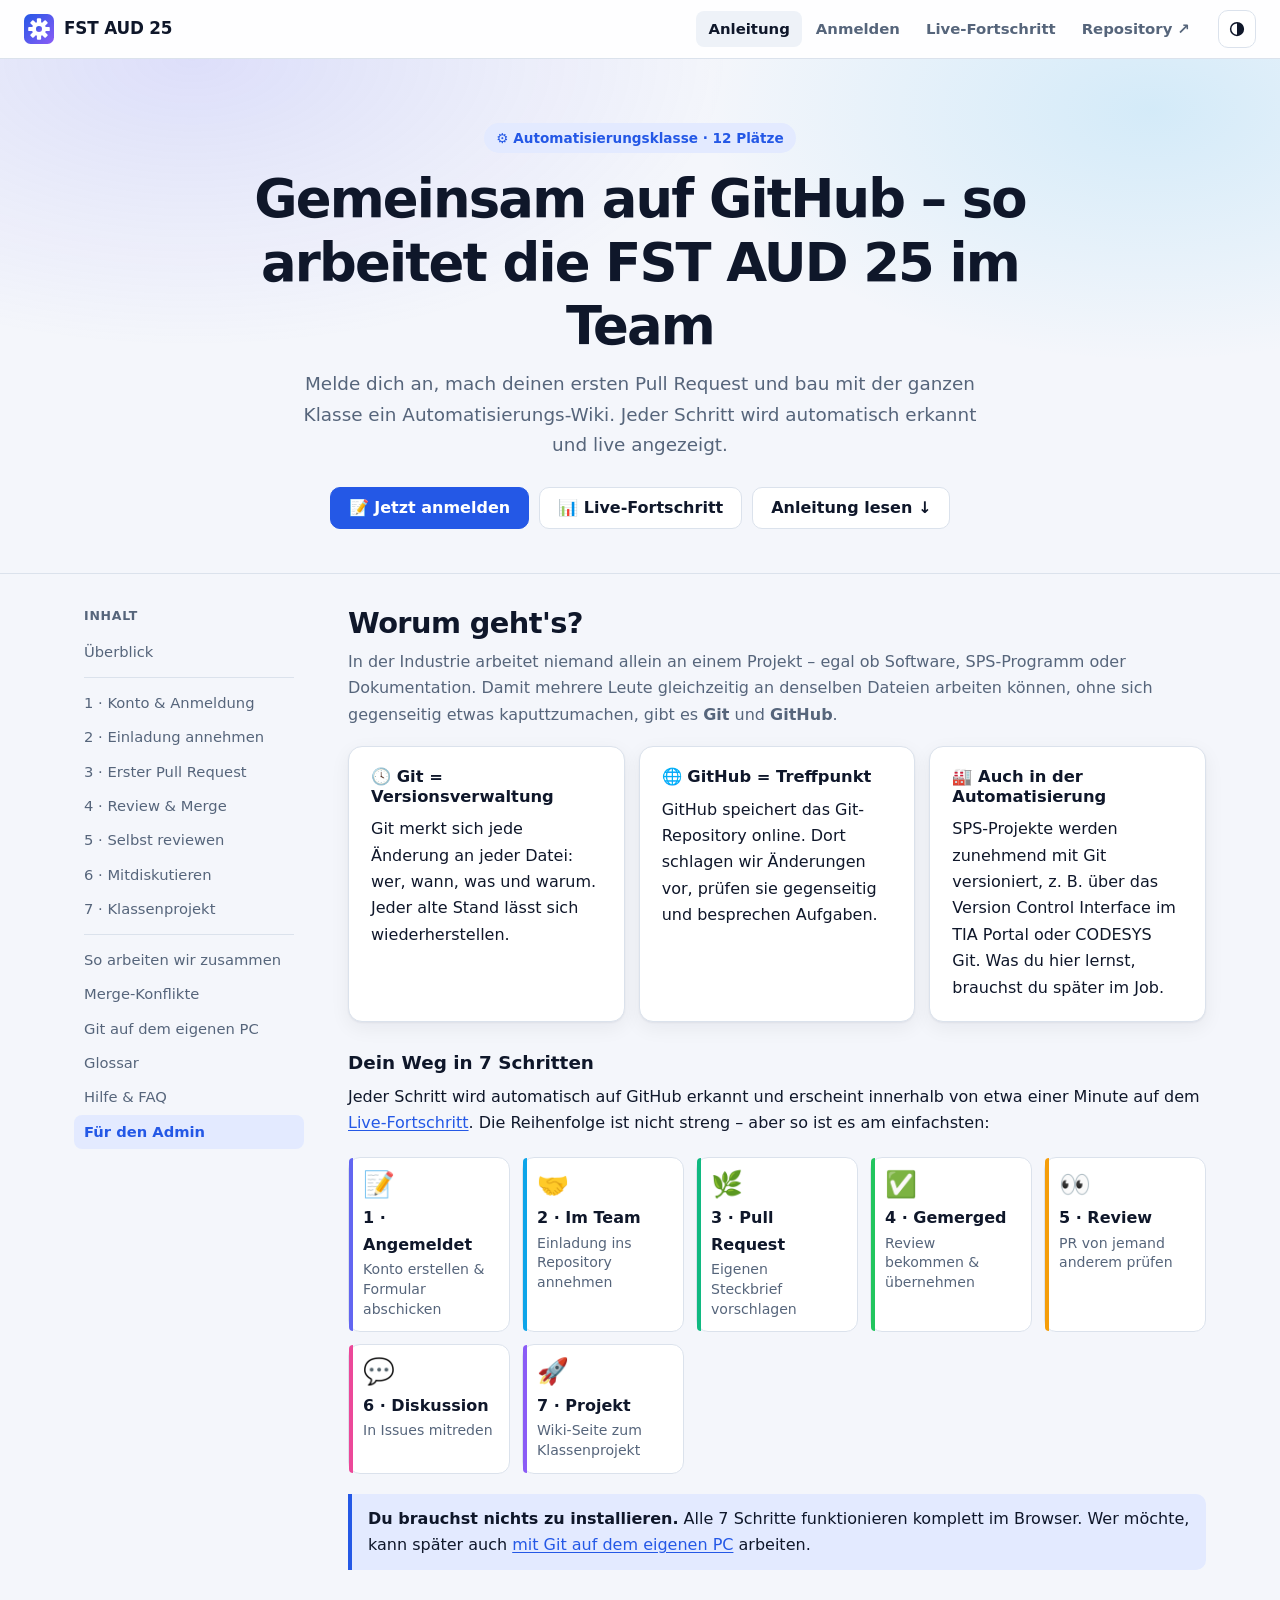
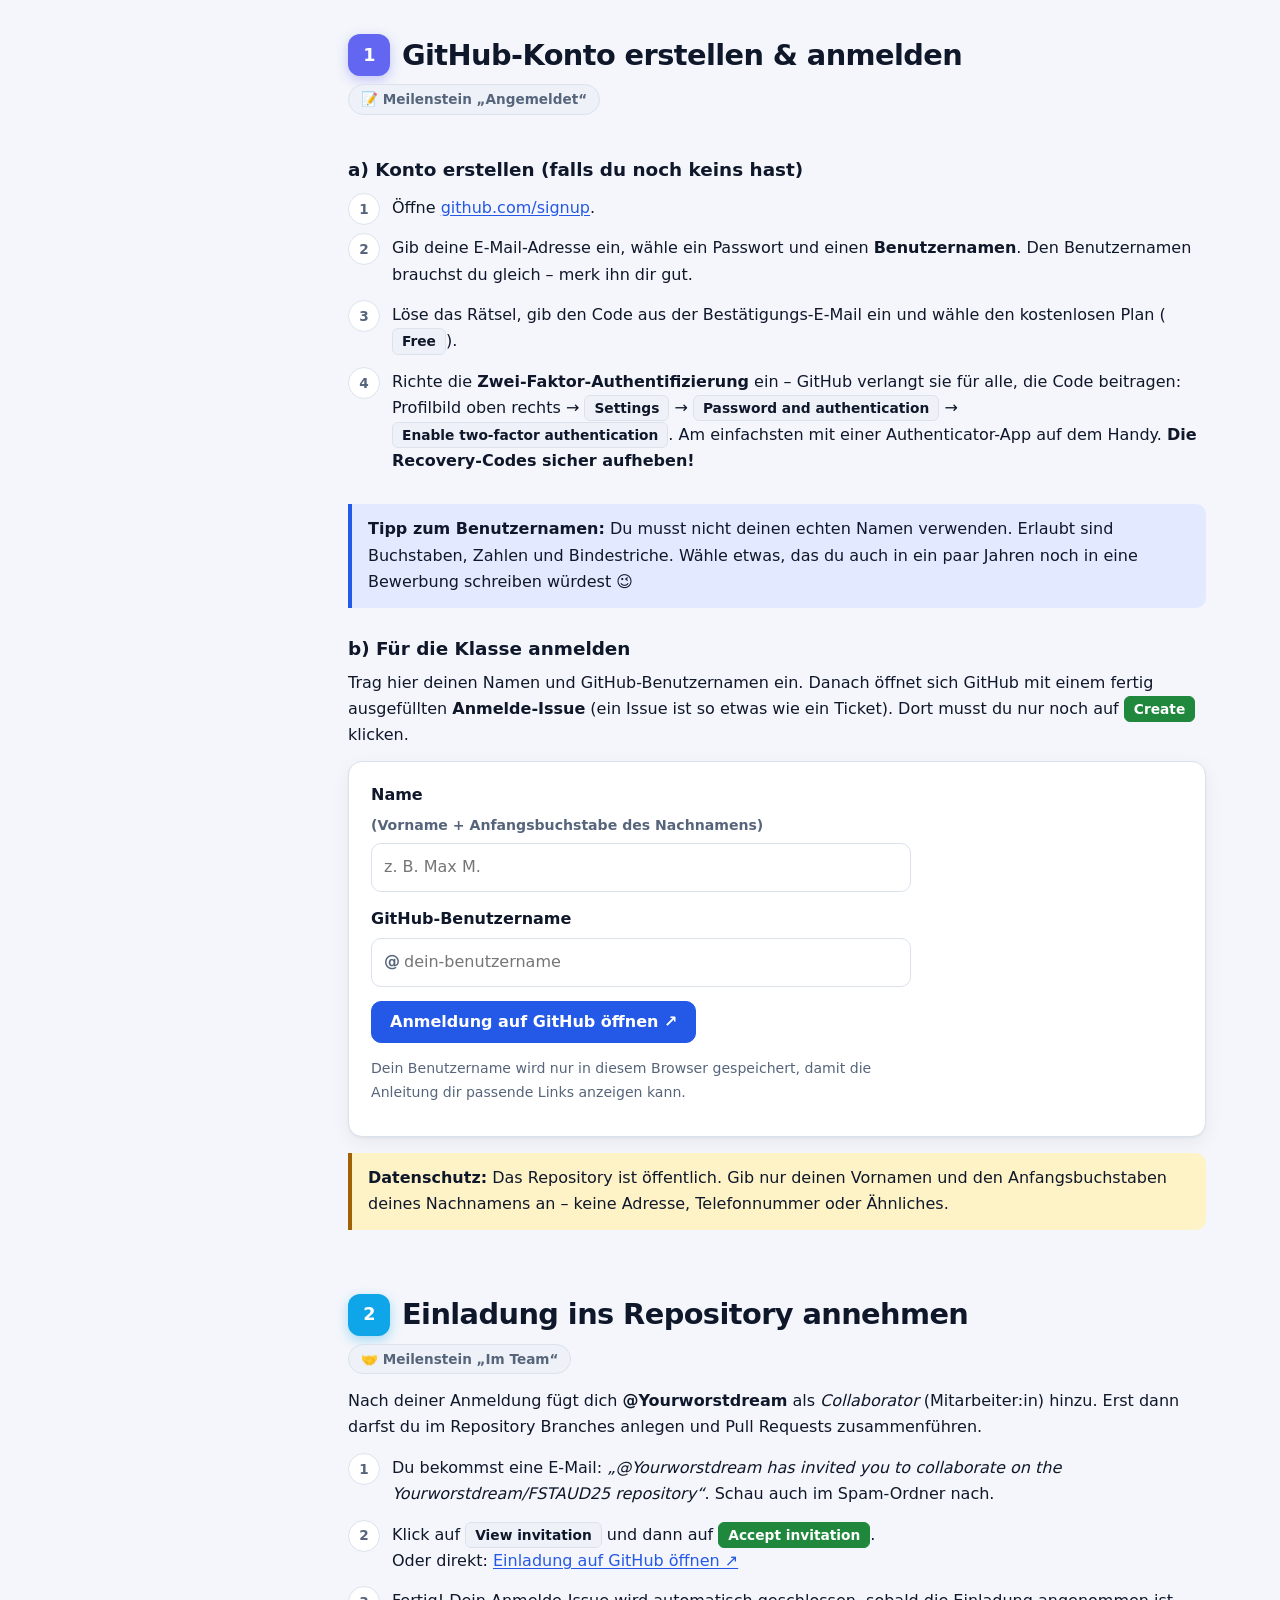
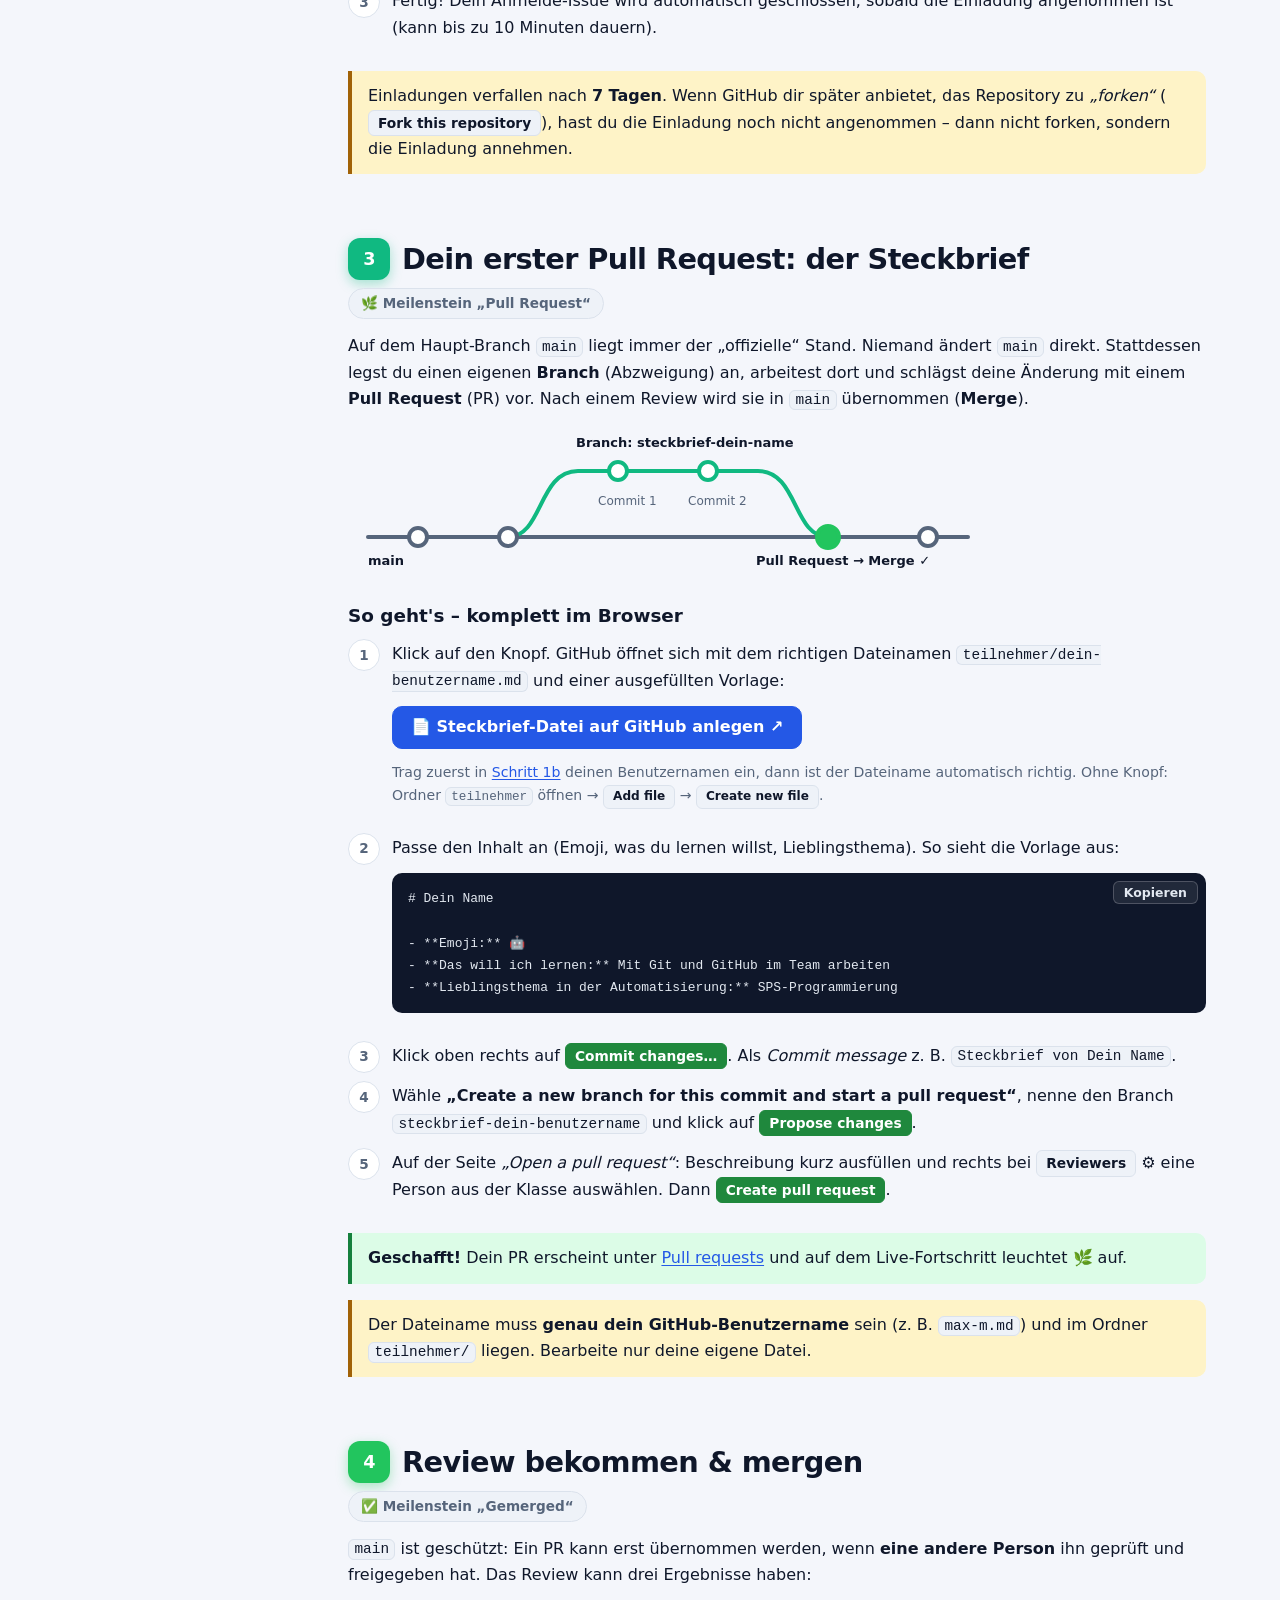
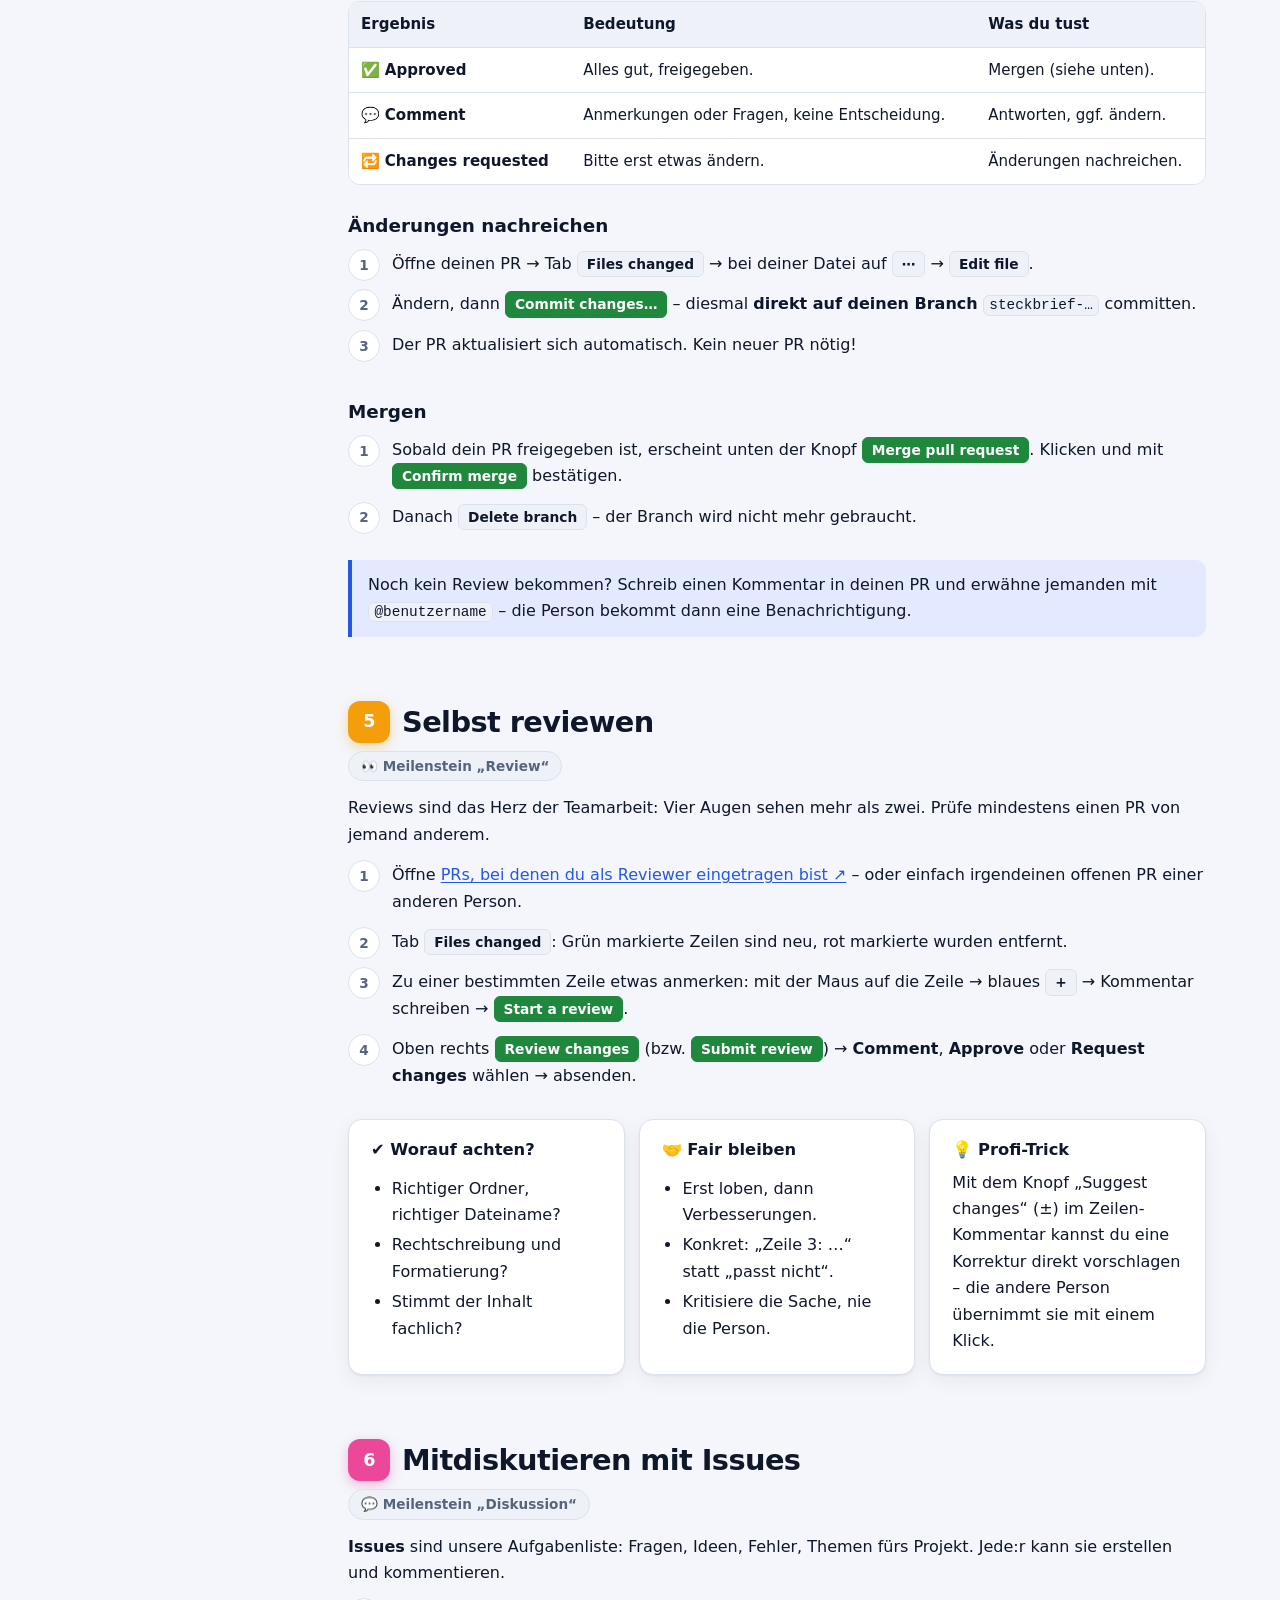
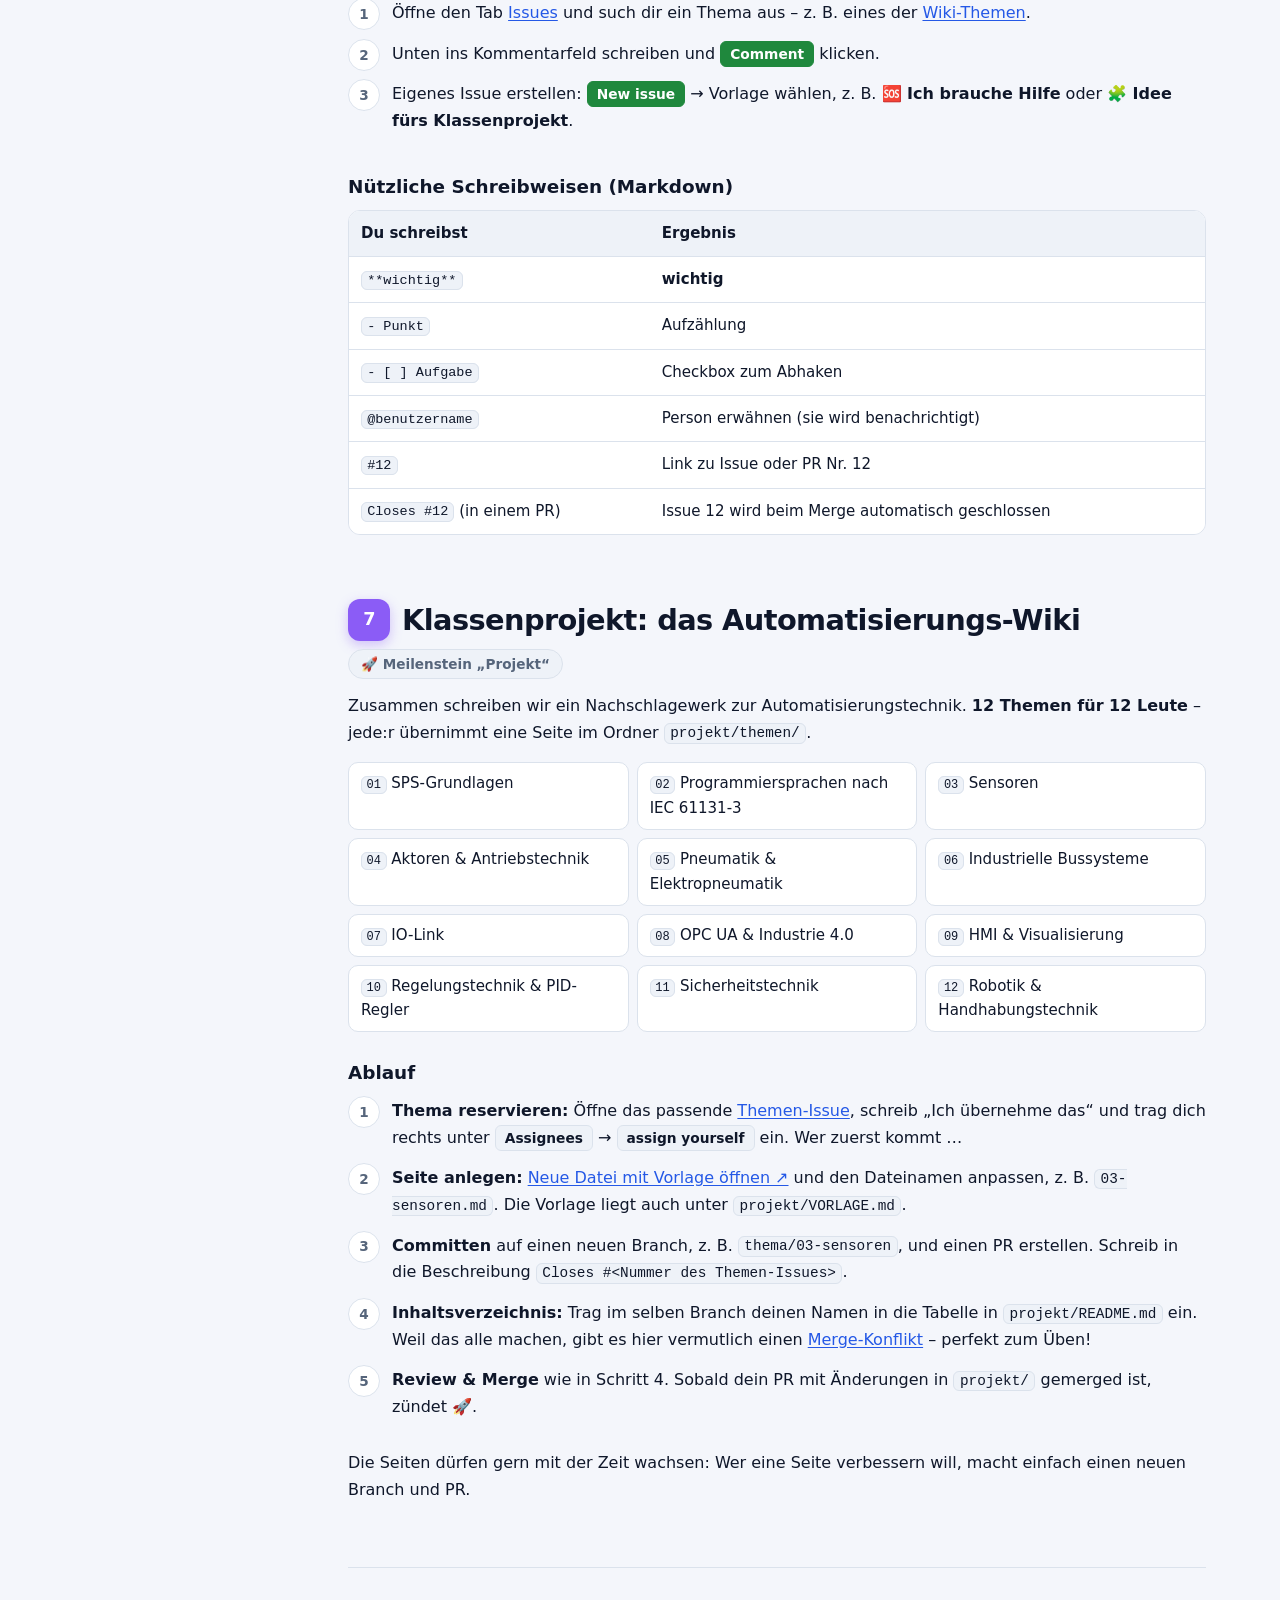
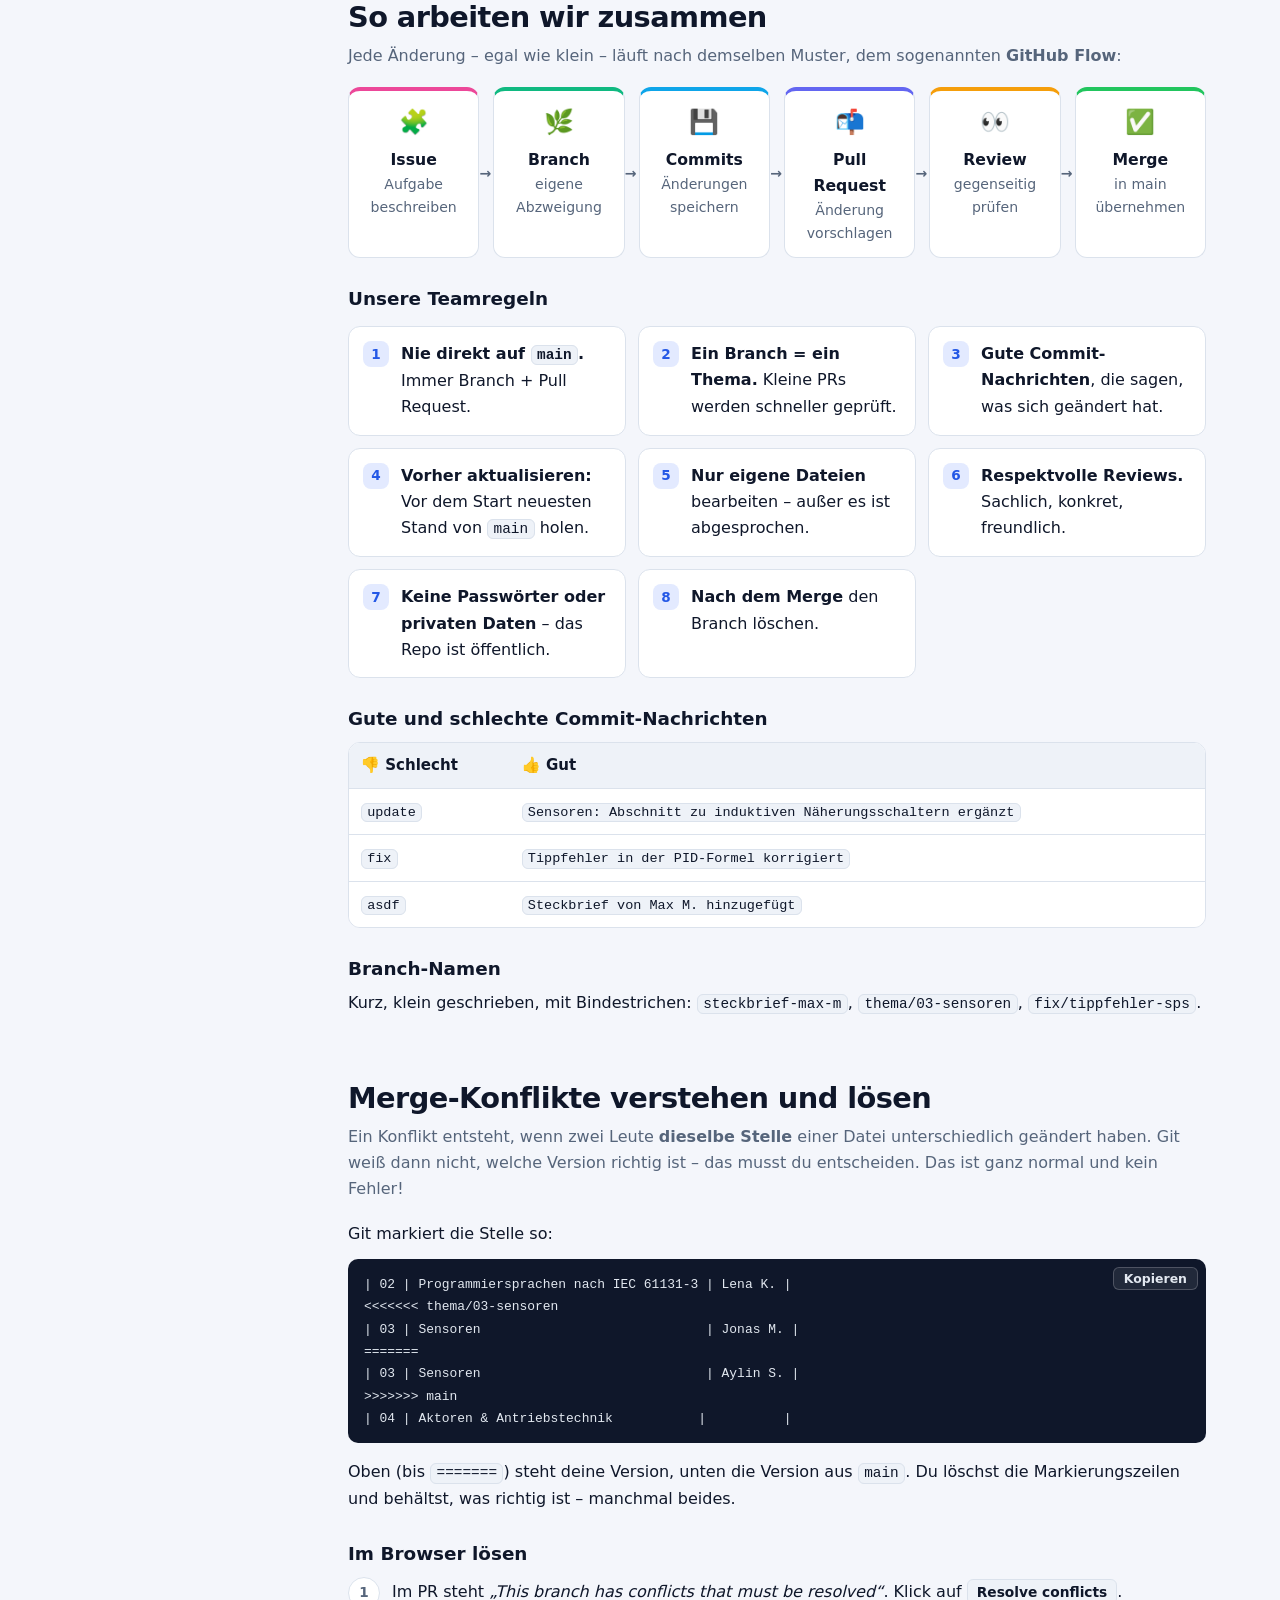
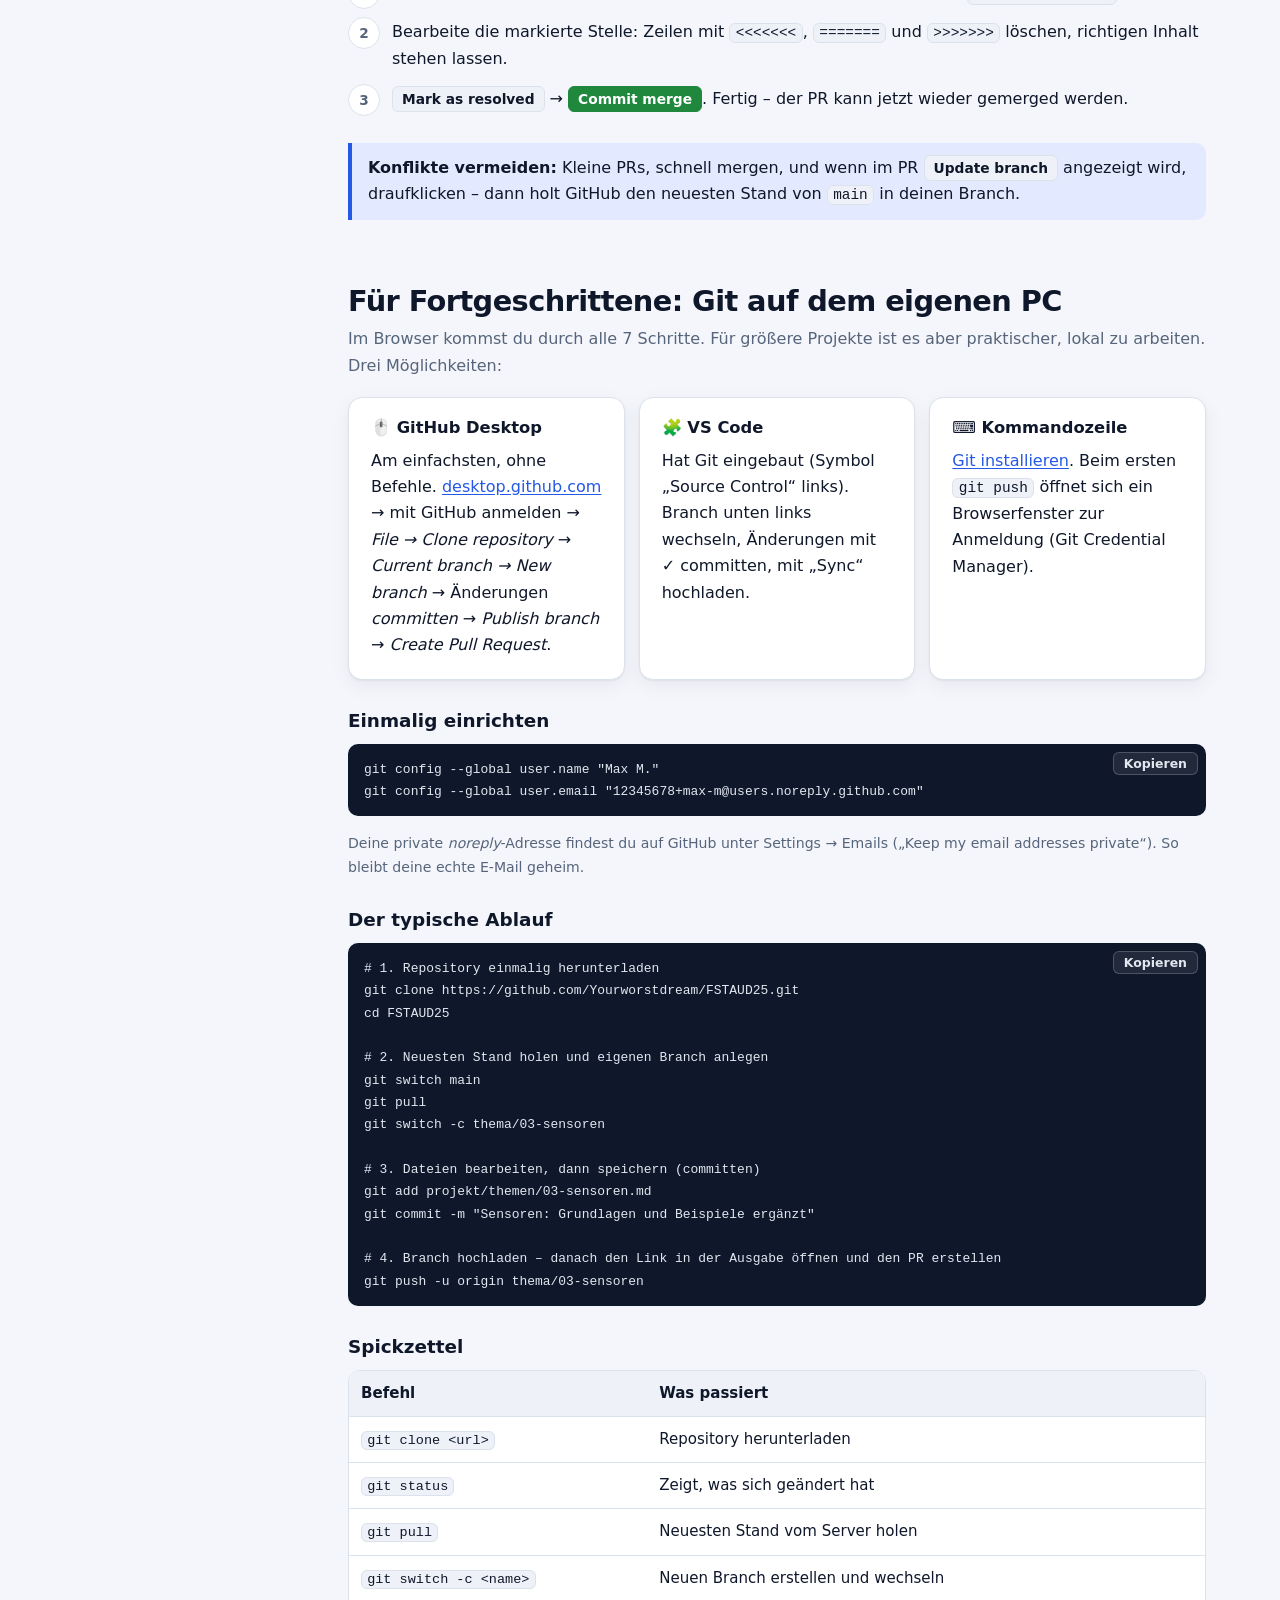
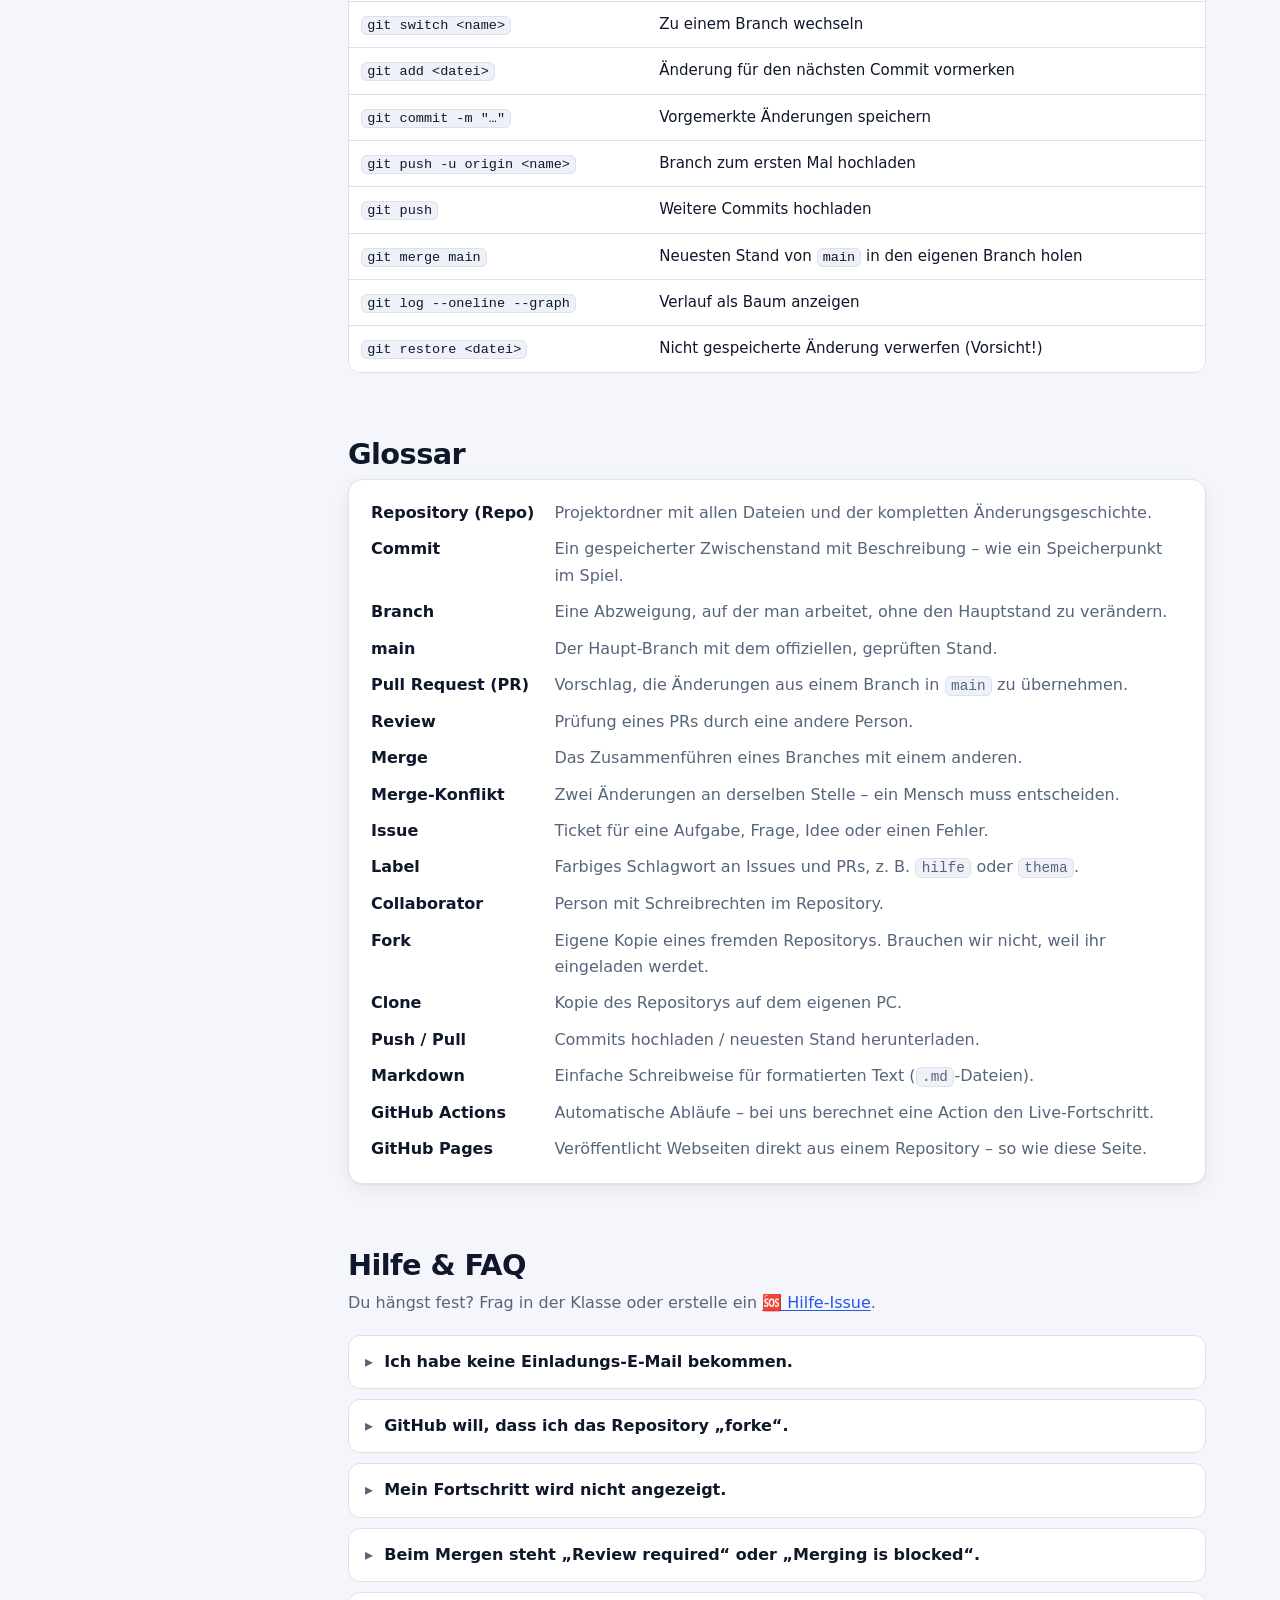
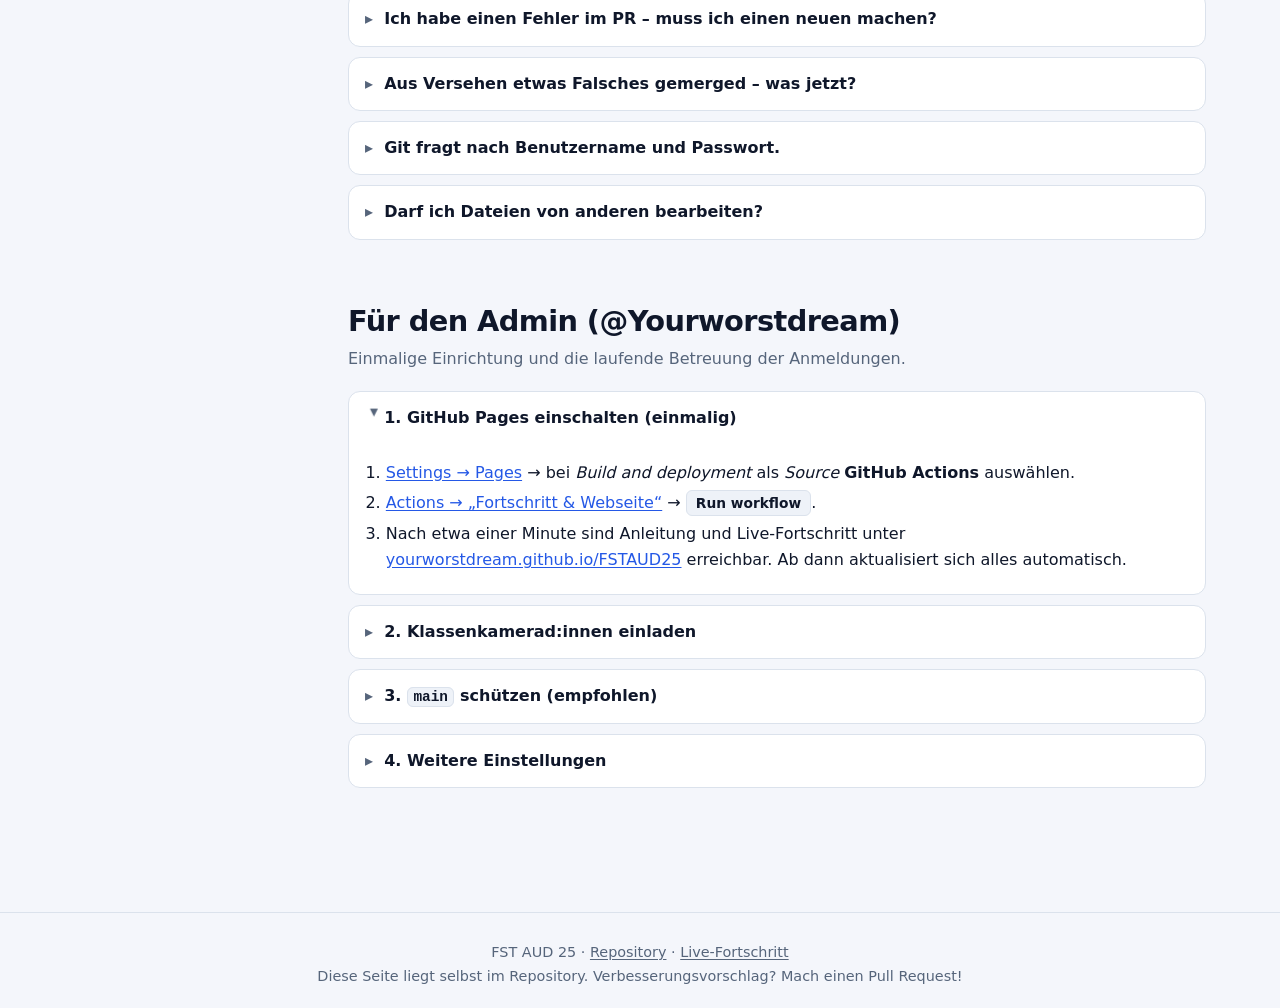
==== index.html @ d47afca9 "Klassen-Repository FST AUD 25: Anleitung, Live-Fortschritt und Wiki Übernimmt das in Yourworstdream/" ====
<!doctype html>
<html lang="de">
<head>
<meta charset="utf-8">
<meta name="viewport" content="width=device-width, initial-scale=1">
<title>FST AUD 25 · GitHub-Anleitung</title>
<meta name="description" content="Schritt-für-Schritt-Anleitung: So arbeitet die Automatisierungsklasse FST AUD 25 gemeinsam auf GitHub – Anmeldung, Pull Requests, Reviews und Klassenprojekt.">
<link rel="icon" href="assets/favicon.svg" type="image/svg+xml">
<link rel="stylesheet" href="assets/style.css">
<script>try{var t=localStorage.getItem('fstaud25.theme');if(t)document.documentElement.dataset.theme=t}catch(e){}</script>
<script src="assets/common.js" defer></script>
<script src="assets/anleitung.js" defer></script>
</head>
<body>

<header class="topbar">
  <a class="marke" href="./"><img src="assets/favicon.svg" alt="">FST AUD 25</a>
  <nav class="topnav" aria-label="Hauptnavigation">
    <a href="./" aria-current="page">Anleitung</a>
    <a href="#anmeldung">Anmelden</a>
    <a href="fortschritt.html">Live-Fortschritt</a>
    <a href="https://github.com/Yourworstdream/FSTAUD25" data-repo="" target="_blank" rel="noopener">Repository ↗</a>
  </nav>
  <button class="icon-knopf" type="button" data-thema-knopf title="Hell/Dunkel umschalten" aria-label="Hell/Dunkel umschalten"><svg viewBox="0 0 24 24" width="18" height="18" aria-hidden="true"><circle cx="12" cy="12" r="8.5" fill="none" stroke="currentColor" stroke-width="2"/><path d="M12 3.5a8.5 8.5 0 0 1 0 17z" fill="currentColor"/></svg></button>
</header>

<section class="hero">
  <span class="badge">⚙️ Automatisierungsklasse · 12 Plätze</span>
  <h1>Gemeinsam auf GitHub – so arbeitet die FST&nbsp;AUD&nbsp;25 im Team</h1>
  <p class="lead">Melde dich an, mach deinen ersten Pull Request und bau mit der ganzen Klasse ein Automatisierungs-Wiki. Jeder Schritt wird automatisch erkannt und live angezeigt.</p>
  <div class="knopf-reihe">
    <a class="knopf primaer" href="#anmeldung">📝 Jetzt anmelden</a>
    <a class="knopf" href="fortschritt.html">📊 Live-Fortschritt</a>
    <a class="knopf" href="#ueberblick">Anleitung lesen ↓</a>
  </div>

  <div class="ich-leiste" id="ich-leiste" hidden>
    <img id="ich-avatar" alt="">
    <div>
      <b>Hallo <span data-ich-name></span>!</b>
      <div class="klein">Angemeldet als <b>@<span data-ich-login></span></b> · <span id="ich-stand">Dein Stand wird geladen …</span></div>
    </div>
    <div class="knopf-reihe">
      <a class="knopf klein-k" id="ich-fortschritt-link" href="fortschritt.html">Mein Fortschritt</a>
      <button class="knopf klein-k" type="button" id="ich-aendern">Ändern</button>
    </div>
  </div>
</section>

<div class="layout">
  <nav class="toc" aria-label="Inhalt">
    <p>Inhalt</p>
    <a href="#ueberblick">Überblick</a>
    <div class="trenner"></div>
    <a href="#schritt-1">1 · Konto &amp; Anmeldung</a>
    <a href="#schritt-2">2 · Einladung annehmen</a>
    <a href="#schritt-3">3 · Erster Pull Request</a>
    <a href="#schritt-4">4 · Review &amp; Merge</a>
    <a href="#schritt-5">5 · Selbst reviewen</a>
    <a href="#schritt-6">6 · Mitdiskutieren</a>
    <a href="#schritt-7">7 · Klassenprojekt</a>
    <div class="trenner"></div>
    <a href="#zusammenarbeit">So arbeiten wir zusammen</a>
    <a href="#konflikte">Merge-Konflikte</a>
    <a href="#lokal">Git auf dem eigenen PC</a>
    <a href="#glossar">Glossar</a>
    <a href="#hilfe">Hilfe &amp; FAQ</a>
    <a href="#admin">Für den Admin</a>
  </nav>

  <main class="inhalt">

    <!-- ===================== Überblick ===================== -->
    <section id="ueberblick">
      <h2>Worum geht's?</h2>
      <p class="unterzeile">In der Industrie arbeitet niemand allein an einem Projekt – egal ob Software, SPS-Programm oder Dokumentation. Damit mehrere Leute gleichzeitig an denselben Dateien arbeiten können, ohne sich gegenseitig etwas kaputtzumachen, gibt es <b>Git</b> und <b>GitHub</b>.</p>

      <div class="drei-spalten">
        <div class="box">
          <h3>🕓 Git = Versionsverwaltung</h3>
          <p>Git merkt sich jede Änderung an jeder Datei: wer, wann, was und warum. Jeder alte Stand lässt sich wiederherstellen.</p>
        </div>
        <div class="box">
          <h3>🌐 GitHub = Treffpunkt</h3>
          <p>GitHub speichert das Git-Repository online. Dort schlagen wir Änderungen vor, prüfen sie gegenseitig und besprechen Aufgaben.</p>
        </div>
        <div class="box">
          <h3>🏭 Auch in der Automatisierung</h3>
          <p>SPS-Projekte werden zunehmend mit Git versioniert, z.&nbsp;B. über das Version Control Interface im TIA Portal oder CODESYS Git. Was du hier lernst, brauchst du später im Job.</p>
        </div>
      </div>

      <h3>Dein Weg in 7 Schritten</h3>
      <p>Jeder Schritt wird automatisch auf GitHub erkannt und erscheint innerhalb von etwa einer Minute auf dem <a href="fortschritt.html">Live-Fortschritt</a>. Die Reihenfolge ist nicht streng – aber so ist es am einfachsten:</p>
      <div class="wegweiser" id="wegweiser">
        <a class="weg" href="#schritt-1" data-schritt="anmeldung" style="--farbe:#6366f1"><span class="icon">📝</span><b>1 · Angemeldet</b><span class="klein">Konto erstellen &amp; Formular abschicken</span></a>
        <a class="weg" href="#schritt-2" data-schritt="team" style="--farbe:#0ea5e9"><span class="icon">🤝</span><b>2 · Im Team</b><span class="klein">Einladung ins Repository annehmen</span></a>
        <a class="weg" href="#schritt-3" data-schritt="pr" style="--farbe:#10b981"><span class="icon">🌿</span><b>3 · Pull Request</b><span class="klein">Eigenen Steckbrief vorschlagen</span></a>
        <a class="weg" href="#schritt-4" data-schritt="merge" style="--farbe:#22c55e"><span class="icon">✅</span><b>4 · Gemerged</b><span class="klein">Review bekommen &amp; übernehmen</span></a>
        <a class="weg" href="#schritt-5" data-schritt="review" style="--farbe:#f59e0b"><span class="icon">👀</span><b>5 · Review</b><span class="klein">PR von jemand anderem prüfen</span></a>
        <a class="weg" href="#schritt-6" data-schritt="diskussion" style="--farbe:#ec4899"><span class="icon">💬</span><b>6 · Diskussion</b><span class="klein">In Issues mitreden</span></a>
        <a class="weg" href="#schritt-7" data-schritt="projekt" style="--farbe:#8b5cf6"><span class="icon">🚀</span><b>7 · Projekt</b><span class="klein">Wiki-Seite zum Klassenprojekt</span></a>
      </div>
      <div class="hinweis">
        <p><b>Du brauchst nichts zu installieren.</b> Alle 7 Schritte funktionieren komplett im Browser. Wer möchte, kann später auch <a href="#lokal">mit Git auf dem eigenen PC</a> arbeiten.</p>
      </div>
    </section>

    <!-- ===================== Schritt 1 ===================== -->
    <section id="schritt-1" style="--farbe:#6366f1">
      <h2><span class="nr">1</span> GitHub-Konto erstellen &amp; anmelden</h2>
      <div class="meilenstein" data-meilenstein="anmeldung">📝 Meilenstein „Angemeldet“</div>

      <h3>a) Konto erstellen (falls du noch keins hast)</h3>
      <ol class="anleitung">
        <li>Öffne <a href="https://github.com/signup" target="_blank" rel="noopener">github.com/signup</a>.</li>
        <li>Gib deine E-Mail-Adresse ein, wähle ein Passwort und einen <b>Benutzernamen</b>. Den Benutzernamen brauchst du gleich – merk ihn dir gut.</li>
        <li>Löse das Rätsel, gib den Code aus der Bestätigungs-E-Mail ein und wähle den kostenlosen Plan (<span class="gh-btn">Free</span>).</li>
        <li>Richte die <b>Zwei-Faktor-Authentifizierung</b> ein – GitHub verlangt sie für alle, die Code beitragen: Profilbild oben rechts → <span class="gh-btn">Settings</span> → <span class="gh-btn">Password and authentication</span> → <span class="gh-btn">Enable two-factor authentication</span>. Am einfachsten mit einer Authenticator-App auf dem Handy. <b>Die Recovery-Codes sicher aufheben!</b></li>
      </ol>
      <div class="hinweis">
        <p><b>Tipp zum Benutzernamen:</b> Du musst nicht deinen echten Namen verwenden. Erlaubt sind Buchstaben, Zahlen und Bindestriche. Wähle etwas, das du auch in ein paar Jahren noch in eine Bewerbung schreiben würdest 😉</p>
      </div>

      <h3 id="anmeldung">b) Für die Klasse anmelden</h3>
      <p>Trag hier deinen Namen und GitHub-Benutzernamen ein. Danach öffnet sich GitHub mit einem fertig ausgefüllten <b>Anmelde-Issue</b> (ein Issue ist so etwas wie ein Ticket). Dort musst du nur noch auf <span class="gh-btn gruen">Create</span> klicken.</p>

      <div class="box">
        <form class="formular" id="anmelde-form" novalidate>
          <label>Name <span class="klein">(Vorname + Anfangsbuchstabe des Nachnamens)</span>
            <input id="f-name" name="name" required maxlength="40" placeholder="z. B. Max M." autocomplete="off">
            <span class="feld-tipp" id="name-tipp" hidden>Tipp: Das Repository ist öffentlich – vom Nachnamen reicht der Anfangsbuchstabe.</span>
          </label>
          <label>GitHub-Benutzername
            <span class="login-feld"><span>@</span><input id="f-login" name="login" required maxlength="39" placeholder="dein-benutzername" autocapitalize="off" autocomplete="off" spellcheck="false"></span>
          </label>
          <div class="login-vorschau" id="login-vorschau" aria-live="polite" hidden><img alt=""><span></span></div>
          <p class="fehler" id="f-fehler" role="alert" hidden></p>
          <div class="knopf-reihe">
            <button class="knopf primaer" type="submit">Anmeldung auf GitHub öffnen ↗</button>
          </div>
          <p class="klein">Dein Benutzername wird nur in diesem Browser gespeichert, damit die Anleitung dir passende Links anzeigen kann.</p>
        </form>
        <div class="hinweis gut" id="anmelde-erfolg" hidden>
          <p><b>Super! 🎉</b> Klick auf GitHub unten auf <span class="gh-btn gruen">Create</span> (oder <span class="gh-btn gruen">Submit new issue</span>) – dann bist du angemeldet. Falls sich kein neuer Tab geöffnet hat: <a id="anmelde-link" href="#" target="_blank" rel="noopener">Anmelde-Issue hier öffnen ↗</a></p>
          <p>Als Nächstes lädt dich <b>@Yourworstdream</b> ins Repository ein → weiter mit <a href="#schritt-2">Schritt 2</a>.</p>
        </div>
      </div>
      <div class="hinweis achtung">
        <p><b>Datenschutz:</b> Das Repository ist öffentlich. Gib nur deinen Vornamen und den Anfangsbuchstaben deines Nachnamens an – keine Adresse, Telefonnummer oder Ähnliches.</p>
      </div>
    </section>

    <!-- ===================== Schritt 2 ===================== -->
    <section id="schritt-2" style="--farbe:#0ea5e9">
      <h2><span class="nr">2</span> Einladung ins Repository annehmen</h2>
      <div class="meilenstein" data-meilenstein="team">🤝 Meilenstein „Im Team“</div>
      <p>Nach deiner Anmeldung fügt dich <b>@Yourworstdream</b> als <i>Collaborator</i> (Mitarbeiter:in) hinzu. Erst dann darfst du im Repository Branches anlegen und Pull Requests zusammenführen.</p>
      <ol class="anleitung">
        <li>Du bekommst eine E-Mail: <i>„@Yourworstdream has invited you to collaborate on the Yourworstdream/FSTAUD25 repository“</i>. Schau auch im Spam-Ordner nach.</li>
        <li>Klick auf <span class="gh-btn">View invitation</span> und dann auf <span class="gh-btn gruen">Accept invitation</span>.<br>
          Oder direkt: <a href="https://github.com/Yourworstdream/FSTAUD25/invitations" data-repo="/invitations" target="_blank" rel="noopener">Einladung auf GitHub öffnen ↗</a></li>
        <li>Fertig! Dein Anmelde-Issue wird automatisch geschlossen, sobald die Einladung angenommen ist (kann bis zu 10&nbsp;Minuten dauern).</li>
      </ol>
      <div class="hinweis achtung">
        <p>Einladungen verfallen nach <b>7 Tagen</b>. Wenn GitHub dir später anbietet, das Repository zu <i>„forken“</i> (<span class="gh-btn">Fork this repository</span>), hast du die Einladung noch nicht angenommen – dann nicht forken, sondern die Einladung annehmen.</p>
      </div>
    </section>

    <!-- ===================== Schritt 3 ===================== -->
    <section id="schritt-3" style="--farbe:#10b981">
      <h2><span class="nr">3</span> Dein erster Pull Request: der Steckbrief</h2>
      <div class="meilenstein" data-meilenstein="pr">🌿 Meilenstein „Pull Request“</div>
      <p>Auf dem Haupt-Branch <code>main</code> liegt immer der „offizielle“ Stand. Niemand ändert <code>main</code> direkt. Stattdessen legst du einen eigenen <b>Branch</b> (Abzweigung) an, arbeitest dort und schlägst deine Änderung mit einem <b>Pull Request</b> (PR) vor. Nach einem Review wird sie in <code>main</code> übernommen (<b>Merge</b>).</p>

      <svg class="git-graph" viewBox="0 0 640 150" role="img" aria-label="Schema: Vom Branch main zweigt ein Branch für den Steckbrief ab, bekommt zwei Commits und wird nach Pull Request und Review wieder in main gemerged.">
        <line x1="20" y1="112" x2="620" y2="112" stroke="currentColor" stroke-width="4" stroke-linecap="round"/>
        <path d="M160 112 C 195 112, 190 46, 230 46 L 410 46 C 450 46, 445 112, 480 112" fill="none" stroke="#10b981" stroke-width="4"/>
        <g stroke-width="4">
          <circle cx="70" cy="112" r="9" style="fill:var(--surface)" stroke="currentColor"/>
          <circle cx="160" cy="112" r="9" style="fill:var(--surface)" stroke="currentColor"/>
          <circle cx="270" cy="46" r="9" style="fill:var(--surface)" stroke="#10b981"/>
          <circle cx="360" cy="46" r="9" style="fill:var(--surface)" stroke="#10b981"/>
          <circle cx="480" cy="112" r="11" fill="#22c55e" stroke="#22c55e"/>
          <circle cx="580" cy="112" r="9" style="fill:var(--surface)" stroke="currentColor"/>
        </g>
        <text x="20" y="140">main</text>
        <text x="228" y="22">Branch: steckbrief-dein-name</text>
        <text x="250" y="80" class="klein-text">Commit 1</text>
        <text x="340" y="80" class="klein-text">Commit 2</text>
        <text x="408" y="140">Pull Request → Merge ✓</text>
      </svg>

      <h3>So geht's – komplett im Browser</h3>
      <ol class="anleitung">
        <li>
          <p>Klick auf den Knopf. GitHub öffnet sich mit dem richtigen Dateinamen <code>teilnehmer/<span data-ich-login>dein-benutzername</span>.md</code> und einer ausgefüllten Vorlage:</p>
          <p class="knopf-reihe"><a class="knopf primaer" id="steckbrief-link" href="https://github.com/Yourworstdream/FSTAUD25/new/main/teilnehmer" target="_blank" rel="noopener">📄 Steckbrief-Datei auf GitHub anlegen ↗</a></p>
          <p class="klein" id="steckbrief-ohne-login">Trag zuerst in <a href="#anmeldung">Schritt 1b</a> deinen Benutzernamen ein, dann ist der Dateiname automatisch richtig. Ohne Knopf: Ordner <code>teilnehmer</code> öffnen → <span class="gh-btn">Add file</span> → <span class="gh-btn">Create new file</span>.</p>
        </li>
        <li>
          <p>Passe den Inhalt an (Emoji, was du lernen willst, Lieblingsthema). So sieht die Vorlage aus:</p>
          <pre><code id="steckbrief-code"># Dein Name

- **Emoji:** 🤖
- **Das will ich lernen:** Mit Git und GitHub im Team arbeiten
- **Lieblingsthema in der Automatisierung:** SPS-Programmierung
</code></pre>
        </li>
        <li>Klick oben rechts auf <span class="gh-btn gruen">Commit changes…</span>. Als <i>Commit message</i> z.&nbsp;B. <code>Steckbrief von <span data-ich-name>Dein Name</span></code>.</li>
        <li>Wähle <b>„Create a new branch for this commit and start a pull request“</b>, nenne den Branch <code>steckbrief-<span data-ich-login>dein-benutzername</span></code> und klick auf <span class="gh-btn gruen">Propose changes</span>.</li>
        <li>Auf der Seite <i>„Open a pull request“</i>: Beschreibung kurz ausfüllen und rechts bei <span class="gh-btn">Reviewers</span> ⚙️ eine Person aus der Klasse auswählen. Dann <span class="gh-btn gruen">Create pull request</span>.</li>
      </ol>
      <div class="hinweis gut">
        <p><b>Geschafft!</b> Dein PR erscheint unter <a href="https://github.com/Yourworstdream/FSTAUD25/pulls" data-repo="/pulls" target="_blank" rel="noopener">Pull requests</a> und auf dem Live-Fortschritt leuchtet 🌿 auf.</p>
      </div>
      <div class="hinweis achtung">
        <p>Der Dateiname muss <b>genau dein GitHub-Benutzername</b> sein (z.&nbsp;B. <code>max-m.md</code>) und im Ordner <code>teilnehmer/</code> liegen. Bearbeite nur deine eigene Datei.</p>
      </div>
    </section>

    <!-- ===================== Schritt 4 ===================== -->
    <section id="schritt-4" style="--farbe:#22c55e">
      <h2><span class="nr">4</span> Review bekommen &amp; mergen</h2>
      <div class="meilenstein" data-meilenstein="merge">✅ Meilenstein „Gemerged“</div>
      <p><code>main</code> ist geschützt: Ein PR kann erst übernommen werden, wenn <b>eine andere Person</b> ihn geprüft und freigegeben hat. Das Review kann drei Ergebnisse haben:</p>
      <div class="tabelle-wrap">
        <table>
          <thead><tr><th>Ergebnis</th><th>Bedeutung</th><th>Was du tust</th></tr></thead>
          <tbody>
            <tr><td>✅ <b>Approved</b></td><td>Alles gut, freigegeben.</td><td>Mergen (siehe unten).</td></tr>
            <tr><td>💬 <b>Comment</b></td><td>Anmerkungen oder Fragen, keine Entscheidung.</td><td>Antworten, ggf. ändern.</td></tr>
            <tr><td>🔁 <b>Changes requested</b></td><td>Bitte erst etwas ändern.</td><td>Änderungen nachreichen.</td></tr>
          </tbody>
        </table>
      </div>

      <h3>Änderungen nachreichen</h3>
      <ol class="anleitung">
        <li>Öffne deinen PR → Tab <span class="gh-btn">Files changed</span> → bei deiner Datei auf <span class="gh-btn">⋯</span> → <span class="gh-btn">Edit file</span>.</li>
        <li>Ändern, dann <span class="gh-btn gruen">Commit changes…</span> – diesmal <b>direkt auf deinen Branch</b> <code>steckbrief-…</code> committen.</li>
        <li>Der PR aktualisiert sich automatisch. Kein neuer PR nötig!</li>
      </ol>

      <h3>Mergen</h3>
      <ol class="anleitung">
        <li>Sobald dein PR freigegeben ist, erscheint unten der Knopf <span class="gh-btn gruen">Merge pull request</span>. Klicken und mit <span class="gh-btn gruen">Confirm merge</span> bestätigen.</li>
        <li>Danach <span class="gh-btn">Delete branch</span> – der Branch wird nicht mehr gebraucht.</li>
      </ol>
      <div class="hinweis">
        <p>Noch kein Review bekommen? Schreib einen Kommentar in deinen PR und erwähne jemanden mit <code>@benutzername</code> – die Person bekommt dann eine Benachrichtigung.</p>
      </div>
    </section>

    <!-- ===================== Schritt 5 ===================== -->
    <section id="schritt-5" style="--farbe:#f59e0b">
      <h2><span class="nr">5</span> Selbst reviewen</h2>
      <div class="meilenstein" data-meilenstein="review">👀 Meilenstein „Review“</div>
      <p>Reviews sind das Herz der Teamarbeit: Vier Augen sehen mehr als zwei. Prüfe mindestens einen PR von jemand anderem.</p>
      <ol class="anleitung">
        <li>Öffne <a href="https://github.com/Yourworstdream/FSTAUD25/pulls?q=is%3Apr+is%3Aopen+review-requested%3A%40me" data-repo="/pulls?q=is%3Apr+is%3Aopen+review-requested%3A%40me" target="_blank" rel="noopener">PRs, bei denen du als Reviewer eingetragen bist ↗</a> – oder einfach irgendeinen offenen PR einer anderen Person.</li>
        <li>Tab <span class="gh-btn">Files changed</span>: Grün markierte Zeilen sind neu, rot markierte wurden entfernt.</li>
        <li>Zu einer bestimmten Zeile etwas anmerken: mit der Maus auf die Zeile → blaues <span class="gh-btn">+</span> → Kommentar schreiben → <span class="gh-btn gruen">Start a review</span>.</li>
        <li>Oben rechts <span class="gh-btn gruen">Review changes</span> (bzw. <span class="gh-btn gruen">Submit review</span>) → <b>Comment</b>, <b>Approve</b> oder <b>Request changes</b> wählen → absenden.</li>
      </ol>
      <div class="drei-spalten">
        <div class="box">
          <h3>✔️ Worauf achten?</h3>
          <ul>
            <li>Richtiger Ordner, richtiger Dateiname?</li>
            <li>Rechtschreibung und Formatierung?</li>
            <li>Stimmt der Inhalt fachlich?</li>
          </ul>
        </div>
        <div class="box">
          <h3>🤝 Fair bleiben</h3>
          <ul>
            <li>Erst loben, dann Verbesserungen.</li>
            <li>Konkret: „Zeile 3: …“ statt „passt nicht“.</li>
            <li>Kritisiere die Sache, nie die Person.</li>
          </ul>
        </div>
        <div class="box">
          <h3>💡 Profi-Trick</h3>
          <p>Mit dem Knopf „Suggest changes“ (±) im Zeilen-Kommentar kannst du eine Korrektur direkt vorschlagen – die andere Person übernimmt sie mit einem Klick.</p>
        </div>
      </div>
    </section>

    <!-- ===================== Schritt 6 ===================== -->
    <section id="schritt-6" style="--farbe:#ec4899">
      <h2><span class="nr">6</span> Mitdiskutieren mit Issues</h2>
      <div class="meilenstein" data-meilenstein="diskussion">💬 Meilenstein „Diskussion“</div>
      <p><b>Issues</b> sind unsere Aufgabenliste: Fragen, Ideen, Fehler, Themen fürs Projekt. Jede:r kann sie erstellen und kommentieren.</p>
      <ol class="anleitung">
        <li>Öffne den Tab <a href="https://github.com/Yourworstdream/FSTAUD25/issues" data-repo="/issues" target="_blank" rel="noopener">Issues</a> und such dir ein Thema aus – z.&nbsp;B. eines der <a href="https://github.com/Yourworstdream/FSTAUD25/issues?q=is%3Aissue+label%3Athema" data-repo="/issues?q=is%3Aissue+label%3Athema" target="_blank" rel="noopener">Wiki-Themen</a>.</li>
        <li>Unten ins Kommentarfeld schreiben und <span class="gh-btn gruen">Comment</span> klicken.</li>
        <li>Eigenes Issue erstellen: <span class="gh-btn gruen">New issue</span> → Vorlage wählen, z.&nbsp;B. <b>🆘 Ich brauche Hilfe</b> oder <b>🧩 Idee fürs Klassenprojekt</b>.</li>
      </ol>
      <h3>Nützliche Schreibweisen (Markdown)</h3>
      <div class="tabelle-wrap">
        <table>
          <thead><tr><th>Du schreibst</th><th>Ergebnis</th></tr></thead>
          <tbody>
            <tr><td><code>**wichtig**</code></td><td><b>wichtig</b></td></tr>
            <tr><td><code>- Punkt</code></td><td>Aufzählung</td></tr>
            <tr><td><code>- [ ] Aufgabe</code></td><td>Checkbox zum Abhaken</td></tr>
            <tr><td><code>@benutzername</code></td><td>Person erwähnen (sie wird benachrichtigt)</td></tr>
            <tr><td><code>#12</code></td><td>Link zu Issue oder PR Nr. 12</td></tr>
            <tr><td><code>Closes #12</code> (in einem PR)</td><td>Issue 12 wird beim Merge automatisch geschlossen</td></tr>
          </tbody>
        </table>
      </div>
    </section>

    <!-- ===================== Schritt 7 ===================== -->
    <section id="schritt-7" style="--farbe:#8b5cf6">
      <h2><span class="nr">7</span> Klassenprojekt: das Automatisierungs-Wiki</h2>
      <div class="meilenstein" data-meilenstein="projekt">🚀 Meilenstein „Projekt“</div>
      <p>Zusammen schreiben wir ein Nachschlagewerk zur Automatisierungstechnik. <b>12 Themen für 12 Leute</b> – jede:r übernimmt eine Seite im Ordner <code>projekt/themen/</code>.</p>
      <ul class="themen">
        <li><code>01</code> SPS-Grundlagen</li>
        <li><code>02</code> Programmiersprachen nach IEC 61131-3</li>
        <li><code>03</code> Sensoren</li>
        <li><code>04</code> Aktoren &amp; Antriebstechnik</li>
        <li><code>05</code> Pneumatik &amp; Elektropneumatik</li>
        <li><code>06</code> Industrielle Bussysteme</li>
        <li><code>07</code> IO-Link</li>
        <li><code>08</code> OPC UA &amp; Industrie 4.0</li>
        <li><code>09</code> HMI &amp; Visualisierung</li>
        <li><code>10</code> Regelungstechnik &amp; PID-Regler</li>
        <li><code>11</code> Sicherheitstechnik</li>
        <li><code>12</code> Robotik &amp; Handhabungstechnik</li>
      </ul>

      <h3>Ablauf</h3>
      <ol class="anleitung">
        <li><b>Thema reservieren:</b> Öffne das passende <a href="https://github.com/Yourworstdream/FSTAUD25/issues?q=is%3Aissue+label%3Athema" data-repo="/issues?q=is%3Aissue+label%3Athema" target="_blank" rel="noopener">Themen-Issue</a>, schreib „Ich übernehme das“ und trag dich rechts unter <span class="gh-btn">Assignees</span> → <span class="gh-btn">assign yourself</span> ein. Wer zuerst kommt …</li>
        <li><b>Seite anlegen:</b> <a id="thema-link" href="https://github.com/Yourworstdream/FSTAUD25/new/main/projekt/themen" target="_blank" rel="noopener">Neue Datei mit Vorlage öffnen ↗</a> und den Dateinamen anpassen, z.&nbsp;B. <code>03-sensoren.md</code>. Die Vorlage liegt auch unter <code>projekt/VORLAGE.md</code>.</li>
        <li><b>Committen</b> auf einen neuen Branch, z.&nbsp;B. <code>thema/03-sensoren</code>, und einen PR erstellen. Schreib in die Beschreibung <code>Closes #&lt;Nummer des Themen-Issues&gt;</code>.</li>
        <li><b>Inhaltsverzeichnis:</b> Trag im selben Branch deinen Namen in die Tabelle in <code>projekt/README.md</code> ein. Weil das alle machen, gibt es hier vermutlich einen <a href="#konflikte">Merge-Konflikt</a> – perfekt zum Üben!</li>
        <li><b>Review &amp; Merge</b> wie in Schritt 4. Sobald dein PR mit Änderungen in <code>projekt/</code> gemerged ist, zündet 🚀.</li>
      </ol>
      <p>Die Seiten dürfen gern mit der Zeit wachsen: Wer eine Seite verbessern will, macht einfach einen neuen Branch und PR.</p>
    </section>

    <hr>

    <!-- ===================== Zusammenarbeit ===================== -->
    <section id="zusammenarbeit">
      <h2>So arbeiten wir zusammen</h2>
      <p class="unterzeile">Jede Änderung – egal wie klein – läuft nach demselben Muster, dem sogenannten <b>GitHub Flow</b>:</p>
      <div class="flow">
        <div style="--farbe:#ec4899"><span class="icon">🧩</span><b>Issue</b>Aufgabe beschreiben</div>
        <div style="--farbe:#10b981"><span class="icon">🌿</span><b>Branch</b>eigene Abzweigung</div>
        <div style="--farbe:#0ea5e9"><span class="icon">💾</span><b>Commits</b>Änderungen speichern</div>
        <div style="--farbe:#6366f1"><span class="icon">📬</span><b>Pull Request</b>Änderung vorschlagen</div>
        <div style="--farbe:#f59e0b"><span class="icon">👀</span><b>Review</b>gegenseitig prüfen</div>
        <div style="--farbe:#22c55e"><span class="icon">✅</span><b>Merge</b>in main übernehmen</div>
      </div>

      <h3>Unsere Teamregeln</h3>
      <ol class="regeln">
        <li><b>Nie direkt auf <code>main</code>.</b> Immer Branch + Pull Request.</li>
        <li><b>Ein Branch = ein Thema.</b> Kleine PRs werden schneller geprüft.</li>
        <li><b>Gute Commit-Nachrichten</b>, die sagen, was sich geändert hat.</li>
        <li><b>Vorher aktualisieren:</b> Vor dem Start neuesten Stand von <code>main</code> holen.</li>
        <li><b>Nur eigene Dateien</b> bearbeiten – außer es ist abgesprochen.</li>
        <li><b>Respektvolle Reviews.</b> Sachlich, konkret, freundlich.</li>
        <li><b>Keine Passwörter oder privaten Daten</b> – das Repo ist öffentlich.</li>
        <li><b>Nach dem Merge</b> den Branch löschen.</li>
      </ol>

      <h3>Gute und schlechte Commit-Nachrichten</h3>
      <div class="tabelle-wrap">
        <table>
          <thead><tr><th>👎 Schlecht</th><th>👍 Gut</th></tr></thead>
          <tbody>
            <tr><td><code>update</code></td><td><code>Sensoren: Abschnitt zu induktiven Näherungsschaltern ergänzt</code></td></tr>
            <tr><td><code>fix</code></td><td><code>Tippfehler in der PID-Formel korrigiert</code></td></tr>
            <tr><td><code>asdf</code></td><td><code>Steckbrief von Max M. hinzugefügt</code></td></tr>
          </tbody>
        </table>
      </div>

      <h3>Branch-Namen</h3>
      <p>Kurz, klein geschrieben, mit Bindestrichen: <code>steckbrief-max-m</code>, <code>thema/03-sensoren</code>, <code>fix/tippfehler-sps</code>.</p>
    </section>

    <!-- ===================== Konflikte ===================== -->
    <section id="konflikte">
      <h2>Merge-Konflikte verstehen und lösen</h2>
      <p class="unterzeile">Ein Konflikt entsteht, wenn zwei Leute <b>dieselbe Stelle</b> einer Datei unterschiedlich geändert haben. Git weiß dann nicht, welche Version richtig ist – das musst du entscheiden. Das ist ganz normal und kein Fehler!</p>
      <p>Git markiert die Stelle so:</p>
      <pre><code>| 02 | Programmiersprachen nach IEC 61131-3 | Lena K. |
&lt;&lt;&lt;&lt;&lt;&lt;&lt; thema/03-sensoren
| 03 | Sensoren                             | Jonas M. |
=======
| 03 | Sensoren                             | Aylin S. |
&gt;&gt;&gt;&gt;&gt;&gt;&gt; main
| 04 | Aktoren &amp; Antriebstechnik           |          |</code></pre>
      <p>Oben (bis <code>=======</code>) steht deine Version, unten die Version aus <code>main</code>. Du löschst die Markierungszeilen und behältst, was richtig ist – manchmal beides.</p>

      <h3>Im Browser lösen</h3>
      <ol class="anleitung">
        <li>Im PR steht <i>„This branch has conflicts that must be resolved“</i>. Klick auf <span class="gh-btn">Resolve conflicts</span>.</li>
        <li>Bearbeite die markierte Stelle: Zeilen mit <code>&lt;&lt;&lt;&lt;&lt;&lt;&lt;</code>, <code>=======</code> und <code>&gt;&gt;&gt;&gt;&gt;&gt;&gt;</code> löschen, richtigen Inhalt stehen lassen.</li>
        <li><span class="gh-btn">Mark as resolved</span> → <span class="gh-btn gruen">Commit merge</span>. Fertig – der PR kann jetzt wieder gemerged werden.</li>
      </ol>
      <div class="hinweis">
        <p><b>Konflikte vermeiden:</b> Kleine PRs, schnell mergen, und wenn im PR <span class="gh-btn">Update branch</span> angezeigt wird, draufklicken – dann holt GitHub den neuesten Stand von <code>main</code> in deinen Branch.</p>
      </div>
    </section>

    <!-- ===================== Lokal ===================== -->
    <section id="lokal">
      <h2>Für Fortgeschrittene: Git auf dem eigenen PC</h2>
      <p class="unterzeile">Im Browser kommst du durch alle 7 Schritte. Für größere Projekte ist es aber praktischer, lokal zu arbeiten. Drei Möglichkeiten:</p>
      <div class="drei-spalten">
        <div class="box">
          <h3>🖱️ GitHub Desktop</h3>
          <p>Am einfachsten, ohne Befehle. <a href="https://desktop.github.com/" target="_blank" rel="noopener">desktop.github.com</a> → mit GitHub anmelden → <i>File → Clone repository</i> → <i>Current branch → New branch</i> → Änderungen <i>committen</i> → <i>Publish branch</i> → <i>Create Pull Request</i>.</p>
        </div>
        <div class="box">
          <h3>🧩 VS Code</h3>
          <p>Hat Git eingebaut (Symbol „Source Control“ links). Branch unten links wechseln, Änderungen mit ✓ committen, mit „Sync“ hochladen.</p>
        </div>
        <div class="box">
          <h3>⌨️ Kommandozeile</h3>
          <p><a href="https://git-scm.com/downloads" target="_blank" rel="noopener">Git installieren</a>. Beim ersten <code>git push</code> öffnet sich ein Browserfenster zur Anmeldung (Git Credential Manager).</p>
        </div>
      </div>

      <h3>Einmalig einrichten</h3>
      <pre><code>git config --global user.name "Max M."
git config --global user.email "12345678+max-m@users.noreply.github.com"</code></pre>
      <p class="klein">Deine private <i>noreply</i>-Adresse findest du auf GitHub unter Settings → Emails („Keep my email addresses private“). So bleibt deine echte E-Mail geheim.</p>

      <h3>Der typische Ablauf</h3>
      <pre><code># 1. Repository einmalig herunterladen
git clone https://github.com/Yourworstdream/FSTAUD25.git
cd FSTAUD25

# 2. Neuesten Stand holen und eigenen Branch anlegen
git switch main
git pull
git switch -c thema/03-sensoren

# 3. Dateien bearbeiten, dann speichern (committen)
git add projekt/themen/03-sensoren.md
git commit -m "Sensoren: Grundlagen und Beispiele ergänzt"

# 4. Branch hochladen – danach den Link in der Ausgabe öffnen und den PR erstellen
git push -u origin thema/03-sensoren</code></pre>

      <h3>Spickzettel</h3>
      <div class="tabelle-wrap">
        <table>
          <thead><tr><th>Befehl</th><th>Was passiert</th></tr></thead>
          <tbody>
            <tr><td><code>git clone &lt;url&gt;</code></td><td>Repository herunterladen</td></tr>
            <tr><td><code>git status</code></td><td>Zeigt, was sich geändert hat</td></tr>
            <tr><td><code>git pull</code></td><td>Neuesten Stand vom Server holen</td></tr>
            <tr><td><code>git switch -c &lt;name&gt;</code></td><td>Neuen Branch erstellen und wechseln</td></tr>
            <tr><td><code>git switch &lt;name&gt;</code></td><td>Zu einem Branch wechseln</td></tr>
            <tr><td><code>git add &lt;datei&gt;</code></td><td>Änderung für den nächsten Commit vormerken</td></tr>
            <tr><td><code>git commit -m "…"</code></td><td>Vorgemerkte Änderungen speichern</td></tr>
            <tr><td><code>git push -u origin &lt;name&gt;</code></td><td>Branch zum ersten Mal hochladen</td></tr>
            <tr><td><code>git push</code></td><td>Weitere Commits hochladen</td></tr>
            <tr><td><code>git merge main</code></td><td>Neuesten Stand von <code>main</code> in den eigenen Branch holen</td></tr>
            <tr><td><code>git log --oneline --graph</code></td><td>Verlauf als Baum anzeigen</td></tr>
            <tr><td><code>git restore &lt;datei&gt;</code></td><td>Nicht gespeicherte Änderung verwerfen (Vorsicht!)</td></tr>
          </tbody>
        </table>
      </div>
    </section>

    <!-- ===================== Glossar ===================== -->
    <section id="glossar">
      <h2>Glossar</h2>
      <dl class="glossar box">
        <dt>Repository (Repo)</dt><dd>Projektordner mit allen Dateien und der kompletten Änderungsgeschichte.</dd>
        <dt>Commit</dt><dd>Ein gespeicherter Zwischenstand mit Beschreibung – wie ein Speicherpunkt im Spiel.</dd>
        <dt>Branch</dt><dd>Eine Abzweigung, auf der man arbeitet, ohne den Hauptstand zu verändern.</dd>
        <dt>main</dt><dd>Der Haupt-Branch mit dem offiziellen, geprüften Stand.</dd>
        <dt>Pull Request (PR)</dt><dd>Vorschlag, die Änderungen aus einem Branch in <code>main</code> zu übernehmen.</dd>
        <dt>Review</dt><dd>Prüfung eines PRs durch eine andere Person.</dd>
        <dt>Merge</dt><dd>Das Zusammenführen eines Branches mit einem anderen.</dd>
        <dt>Merge-Konflikt</dt><dd>Zwei Änderungen an derselben Stelle – ein Mensch muss entscheiden.</dd>
        <dt>Issue</dt><dd>Ticket für eine Aufgabe, Frage, Idee oder einen Fehler.</dd>
        <dt>Label</dt><dd>Farbiges Schlagwort an Issues und PRs, z.&nbsp;B. <code>hilfe</code> oder <code>thema</code>.</dd>
        <dt>Collaborator</dt><dd>Person mit Schreibrechten im Repository.</dd>
        <dt>Fork</dt><dd>Eigene Kopie eines fremden Repositorys. Brauchen wir nicht, weil ihr eingeladen werdet.</dd>
        <dt>Clone</dt><dd>Kopie des Repositorys auf dem eigenen PC.</dd>
        <dt>Push / Pull</dt><dd>Commits hochladen / neuesten Stand herunterladen.</dd>
        <dt>Markdown</dt><dd>Einfache Schreibweise für formatierten Text (<code>.md</code>-Dateien).</dd>
        <dt>GitHub Actions</dt><dd>Automatische Abläufe – bei uns berechnet eine Action den Live-Fortschritt.</dd>
        <dt>GitHub Pages</dt><dd>Veröffentlicht Webseiten direkt aus einem Repository – so wie diese Seite.</dd>
      </dl>
    </section>

    <!-- ===================== Hilfe ===================== -->
    <section id="hilfe">
      <h2>Hilfe &amp; FAQ</h2>
      <p class="unterzeile">Du hängst fest? Frag in der Klasse oder erstelle ein <a href="https://github.com/Yourworstdream/FSTAUD25/issues/new?template=hilfe.yml" data-repo="/issues/new?template=hilfe.yml" target="_blank" rel="noopener">🆘 Hilfe-Issue</a>.</p>
      <details>
        <summary>Ich habe keine Einladungs-E-Mail bekommen.</summary>
        <p>Schau im Spam-Ordner nach oder öffne direkt <a href="https://github.com/Yourworstdream/FSTAUD25/invitations" data-repo="/invitations" target="_blank" rel="noopener">die Einladungsseite</a>. Steht dort nichts, hat dich der Admin noch nicht eingeladen – prüfe, ob dein Anmelde-Issue existiert.</p>
      </details>
      <details>
        <summary>GitHub will, dass ich das Repository „forke“.</summary>
        <p>Dann hast du noch keine Schreibrechte: Einladung annehmen (Schritt 2) und die Seite neu laden.</p>
      </details>
      <details>
        <summary>Mein Fortschritt wird nicht angezeigt.</summary>
        <p>Die Anzeige aktualisiert sich etwa eine Minute nach jeder Aktion, der Schritt „Im Team“ spätestens nach 10 Minuten. Prüfe außerdem: Hast du die Anmeldung wirklich mit <span class="gh-btn gruen">Create</span> abgeschickt? Heißt deine Steckbrief-Datei exakt wie dein Benutzername?</p>
      </details>
      <details>
        <summary>Beim Mergen steht „Review required“ oder „Merging is blocked“.</summary>
        <p>Das ist Absicht: Erst muss eine andere Person deinen PR mit <b>Approve</b> freigeben (Schritt 4).</p>
      </details>
      <details>
        <summary>Ich habe einen Fehler im PR – muss ich einen neuen machen?</summary>
        <p>Nein. Committe die Korrektur einfach auf denselben Branch, der PR aktualisiert sich automatisch.</p>
      </details>
      <details>
        <summary>Aus Versehen etwas Falsches gemerged – was jetzt?</summary>
        <p>Keine Panik, bei Git geht nichts verloren. Im gemergten PR gibt es unten den Knopf <span class="gh-btn">Revert</span>: Er erstellt einen neuen PR, der die Änderung rückgängig macht.</p>
      </details>
      <details>
        <summary>Git fragt nach Benutzername und Passwort.</summary>
        <p>Das normale Passwort funktioniert bei Git nicht mehr. Nutze GitHub Desktop, oder installiere Git mit dem Git Credential Manager (bei Git für Windows automatisch dabei) – dann erfolgt die Anmeldung im Browser.</p>
      </details>
      <details>
        <summary>Darf ich Dateien von anderen bearbeiten?</summary>
        <p>Nur nach Absprache – und immer über einen PR, damit die Person ihn reviewen kann.</p>
      </details>
    </section>

    <!-- ===================== Admin ===================== -->
    <section id="admin">
      <h2>Für den Admin (@Yourworstdream)</h2>
      <p class="unterzeile">Einmalige Einrichtung und die laufende Betreuung der Anmeldungen.</p>
      <details open>
        <summary>1. GitHub Pages einschalten (einmalig)</summary>
        <ol>
          <li><a href="https://github.com/Yourworstdream/FSTAUD25/settings/pages" data-repo="/settings/pages" target="_blank" rel="noopener">Settings → Pages</a> → bei <i>Build and deployment</i> als <i>Source</i> <b>GitHub Actions</b> auswählen.</li>
          <li><a href="https://github.com/Yourworstdream/FSTAUD25/actions/workflows/fortschritt.yml" data-repo="/actions/workflows/fortschritt.yml" target="_blank" rel="noopener">Actions → „Fortschritt &amp; Webseite“</a> → <span class="gh-btn">Run workflow</span>.</li>
          <li>Nach etwa einer Minute sind Anleitung und Live-Fortschritt unter <a href="https://yourworstdream.github.io/FSTAUD25/">yourworstdream.github.io/FSTAUD25</a> erreichbar. Ab dann aktualisiert sich alles automatisch.</li>
        </ol>
      </details>
      <details>
        <summary>2. Klassenkamerad:innen einladen</summary>
        <ol>
          <li>Neue Anmeldungen findest du unter <a href="https://github.com/Yourworstdream/FSTAUD25/issues?q=is%3Aissue+is%3Aopen+label%3Aanmeldung" data-repo="/issues?q=is%3Aissue+is%3Aopen+label%3Aanmeldung" target="_blank" rel="noopener">Issues mit dem Label „anmeldung“</a>. Du wirst in jedem Anmelde-Issue erwähnt und bekommst eine Benachrichtigung.</li>
          <li><a href="https://github.com/Yourworstdream/FSTAUD25/settings/access" data-repo="/settings/access" target="_blank" rel="noopener">Settings → Collaborators</a> → <span class="gh-btn gruen">Add people</span> → Benutzername eingeben → hinzufügen.</li>
          <li>Sobald die Einladung angenommen wurde, schließt die Action das Anmelde-Issue automatisch.</li>
        </ol>
      </details>
      <details>
        <summary>3. <code>main</code> schützen (empfohlen)</summary>
        <ol>
          <li><a href="https://github.com/Yourworstdream/FSTAUD25/settings/rules" data-repo="/settings/rules" target="_blank" rel="noopener">Settings → Rules → Rulesets</a> → <span class="gh-btn">New ruleset</span> → <span class="gh-btn">New branch ruleset</span>.</li>
          <li>Name <code>main schützen</code>, <i>Enforcement status</i>: <b>Active</b>. Bei <i>Target branches</i> → <span class="gh-btn">Add target</span> → <b>Include default branch</b>.</li>
          <li>Anhaken: <b>Restrict deletions</b>, <b>Require a pull request before merging</b> (Required approvals: <b>1</b>) und <b>Block force pushes</b> → <span class="gh-btn gruen">Create</span>.</li>
          <li>Tipp: Unter <i>Bypass list</i> „Repository admin“ hinzufügen, damit du im Notfall eingreifen kannst.</li>
        </ol>
      </details>
      <details>
        <summary>4. Weitere Einstellungen</summary>
        <ul>
          <li><a href="https://github.com/Yourworstdream/FSTAUD25/settings" data-repo="/settings" target="_blank" rel="noopener">Settings → General</a> → <i>Pull Requests</i> → <b>Automatically delete head branches</b> anhaken.</li>
          <li>In <code>klasse.json</code> lässt sich die Zahl der Plätze ändern und Konten ausblenden (z.&nbsp;B. das der Lehrkraft) – natürlich per Pull Request.</li>
          <li>Der Fortschritt wird von <code>.github/workflows/fortschritt.yml</code> nach jeder Aktivität neu berechnet, zusätzlich alle 10 Minuten.</li>
        </ul>
      </details>
    </section>

  </main>
</div>

<footer class="fusszeile">
  FST AUD 25 · <a href="https://github.com/Yourworstdream/FSTAUD25" data-repo="" target="_blank" rel="noopener">Repository</a> · <a href="fortschritt.html">Live-Fortschritt</a><br>
  Diese Seite liegt selbst im Repository. Verbesserungsvorschlag? Mach einen Pull Request!
</footer>

</body>
</html>
---- assets/style.css ----
/* FST AUD 25 – gemeinsames Design für Anleitung (index.html) und Live-Fortschritt (fortschritt.html) */

:root {
  color-scheme: light;
  --bg: #f4f6fb;
  --surface: #ffffff;
  --surface-2: #eef2f8;
  --text: #0f172a;
  --muted: #56657b;
  --border: #dbe2ec;
  --accent: #2458e6;
  --accent-text: #ffffff;
  --accent-soft: #e3eaff;
  --ok: #15803d;
  --ok-soft: #dcfce7;
  --warn: #a16207;
  --warn-soft: #fef3c7;
  --danger: #b91c1c;
  --danger-soft: #fee2e2;
  --code-bg: #0f172a;
  --code-text: #e2e8f0;
  --gh-green: #1f883d;
  --shadow: 0 1px 2px rgb(15 23 42 / .05), 0 6px 20px rgb(15 23 42 / .06);
  --radius: 14px;
  --font: system-ui, -apple-system, "Segoe UI", Roboto, "Helvetica Neue", Arial, sans-serif;
  --mono: ui-monospace, SFMono-Regular, "Cascadia Code", Menlo, Consolas, monospace;
}

@media (prefers-color-scheme: dark) {
  :root:not([data-theme="light"]) {
    color-scheme: dark;
    --bg: #0b1120;
    --surface: #111a2e;
    --surface-2: #17223a;
    --text: #e6ebf5;
    --muted: #9aa8bf;
    --border: #243251;
    --accent: #7c9dff;
    --accent-text: #0b1120;
    --accent-soft: #1a2850;
    --ok: #4ade80;
    --ok-soft: #10301d;
    --warn: #fbbf24;
    --warn-soft: #36270a;
    --danger: #f87171;
    --danger-soft: #3b1414;
    --code-bg: #070c18;
    --code-text: #dbe4f3;
    --gh-green: #2ea043;
    --shadow: 0 1px 2px rgb(0 0 0 / .4), 0 8px 24px rgb(0 0 0 / .25);
  }
}

:root[data-theme="dark"] {
  color-scheme: dark;
  --bg: #0b1120;
  --surface: #111a2e;
  --surface-2: #17223a;
  --text: #e6ebf5;
  --muted: #9aa8bf;
  --border: #243251;
  --accent: #7c9dff;
  --accent-text: #0b1120;
  --accent-soft: #1a2850;
  --ok: #4ade80;
  --ok-soft: #10301d;
  --warn: #fbbf24;
  --warn-soft: #36270a;
  --danger: #f87171;
  --danger-soft: #3b1414;
  --code-bg: #070c18;
  --code-text: #dbe4f3;
  --gh-green: #2ea043;
  --shadow: 0 1px 2px rgb(0 0 0 / .4), 0 8px 24px rgb(0 0 0 / .25);
}

/* ---------- Grundlagen ---------- */

* { box-sizing: border-box; }
html { scroll-behavior: smooth; scroll-padding-top: 84px; -webkit-text-size-adjust: 100%; }
body { margin: 0; background: var(--bg); color: var(--text); font: 1rem/1.65 var(--font); -webkit-font-smoothing: antialiased; }
a { color: var(--accent); text-underline-offset: 2px; }
img { max-width: 100%; }
h1, h2, h3 { line-height: 1.2; }
p { margin: 0 0 12px; }
ul, ol { padding-left: 1.3em; }
li { margin-bottom: 4px; }
code, kbd, pre { font-family: var(--mono); font-size: .9em; }
:not(pre) > code { background: var(--surface-2); border: 1px solid var(--border); padding: .08em .38em; border-radius: 6px; overflow-wrap: anywhere; }
pre { position: relative; margin: 12px 0 16px; background: var(--code-bg); color: var(--code-text); padding: 14px 16px; border-radius: 10px; overflow-x: auto; line-height: 1.55; }
kbd { background: var(--surface); border: 1px solid var(--border); border-bottom-width: 2px; border-radius: 6px; padding: 0 6px; }
hr { border: 0; border-top: 1px solid var(--border); margin: 32px 0; }
[hidden] { display: none !important; }
.klein { font-size: .88rem; color: var(--muted); }
.visuell-versteckt { position: absolute; width: 1px; height: 1px; overflow: hidden; clip: rect(0 0 0 0); white-space: nowrap; }

:focus-visible { outline: 3px solid color-mix(in srgb, var(--accent) 50%, transparent); outline-offset: 2px; }

/* ---------- Kopfleiste ---------- */

.topbar {
  position: sticky; top: 0; z-index: 30;
  display: flex; align-items: center; gap: 12px 16px; flex-wrap: wrap;
  padding: 10px 24px;
  background: color-mix(in srgb, var(--surface) 88%, transparent);
  backdrop-filter: saturate(1.4) blur(10px);
  -webkit-backdrop-filter: saturate(1.4) blur(10px);
  border-bottom: 1px solid var(--border);
}
.marke { display: inline-flex; align-items: center; gap: 10px; font-weight: 800; font-size: 1.05rem; color: var(--text); text-decoration: none; letter-spacing: -.01em; white-space: nowrap; }
.marke img { width: 30px; height: 30px; }
.topnav { display: flex; gap: 2px; margin-left: auto; overflow-x: auto; scrollbar-width: none; }
.topnav a { padding: 6px 12px; border-radius: 8px; color: var(--muted); text-decoration: none; font-weight: 600; font-size: .93rem; white-space: nowrap; }
.topnav a:hover, .topnav a[aria-current="page"] { background: var(--surface-2); color: var(--text); }
.icon-knopf { display: inline-grid; place-items: center; width: 38px; height: 38px; border-radius: 10px; border: 1px solid var(--border); background: var(--surface); color: var(--text); cursor: pointer; font-size: 1.05rem; flex: none; }
.icon-knopf:hover { background: var(--surface-2); }
@media (max-width: 640px) {
  html { scroll-padding-top: 130px; }
  .topbar { padding: 10px 16px; }
  .topnav { order: 3; width: 100%; margin-left: 0; }
  .topbar .icon-knopf { margin-left: auto; }
}

/* ---------- Knöpfe & Bausteine ---------- */

.knopf {
  display: inline-flex; align-items: center; justify-content: center; gap: 8px;
  padding: 10px 18px; border-radius: 10px; border: 1px solid var(--border);
  background: var(--surface); color: var(--text); font: inherit; font-weight: 650; line-height: 1.3;
  text-decoration: none; cursor: pointer; transition: transform .1s, background-color .15s, filter .15s;
}
.knopf:hover { background: var(--surface-2); }
.knopf:active { transform: translateY(1px); }
.knopf.primaer { background: var(--accent); border-color: var(--accent); color: var(--accent-text); }
.knopf.primaer:hover { filter: brightness(1.08); }
.knopf.klein-k { padding: 6px 12px; font-size: .9rem; }
.knopf-reihe { display: flex; gap: 10px; flex-wrap: wrap; align-items: center; }

/* Sieht aus wie ein Knopf auf GitHub – damit man ihn auf der echten Seite wiedererkennt */
.gh-btn { display: inline-block; padding: 0 9px; border: 1px solid var(--border); border-radius: 6px; background: var(--surface-2); color: var(--text); font-size: .86em; font-weight: 600; white-space: nowrap; line-height: 1.75; vertical-align: baseline; }
.gh-btn.gruen { background: var(--gh-green); border-color: var(--gh-green); color: #fff; }

.badge { display: inline-flex; align-items: center; gap: 6px; padding: 4px 12px; border-radius: 999px; background: var(--accent-soft); color: var(--accent); font-weight: 700; font-size: .85rem; }

.box { background: var(--surface); border: 1px solid var(--border); border-radius: var(--radius); padding: 20px 22px; box-shadow: var(--shadow); }
.box > :last-child { margin-bottom: 0; }

.hinweis { border-left: 4px solid var(--accent); background: var(--accent-soft); padding: 12px 16px; border-radius: 0 10px 10px 0; margin: 16px 0; }
.hinweis > :last-child { margin-bottom: 0; }
.hinweis.achtung { border-color: var(--warn); background: var(--warn-soft); }
.hinweis.gut { border-color: var(--ok); background: var(--ok-soft); }

.tabelle-wrap { overflow-x: auto; margin: 12px 0 16px; border: 1px solid var(--border); border-radius: 12px; }
table { width: 100%; border-collapse: collapse; background: var(--surface); font-size: .94rem; }
th, td { text-align: left; padding: 10px 12px; border-bottom: 1px solid var(--border); vertical-align: top; }
tr:last-child td { border-bottom: 0; }
th { background: var(--surface-2); font-weight: 700; }

details { background: var(--surface); border: 1px solid var(--border); border-radius: 12px; padding: 0 16px; margin: 10px 0; }
summary { cursor: pointer; padding: 13px 0; font-weight: 650; list-style: none; }
summary::-webkit-details-marker { display: none; }
summary::before { content: "▸"; display: inline-block; width: 1.2em; color: var(--muted); transition: transform .15s; }
details[open] summary::before { transform: rotate(90deg); }
details[open] { padding-bottom: 4px; }

.kopieren { position: absolute; top: 8px; right: 8px; padding: 3px 10px; border-radius: 6px; border: 1px solid rgb(255 255 255 / .2); background: rgb(255 255 255 / .08); color: var(--code-text); font: 600 .78rem var(--font); cursor: pointer; }
.kopieren:hover { background: rgb(255 255 255 / .16); }

/* ---------- Anleitung ---------- */

.hero {
  padding: 64px 24px 44px; text-align: center;
  background:
    radial-gradient(60% 80% at 15% 0%, color-mix(in srgb, #6366f1 16%, transparent), transparent 70%),
    radial-gradient(50% 70% at 90% 10%, color-mix(in srgb, #0ea5e9 14%, transparent), transparent 70%);
  border-bottom: 1px solid var(--border);
}
.hero h1 { font-size: clamp(2rem, 5.5vw, 3.3rem); letter-spacing: -.035em; margin: 14px auto 12px; max-width: 900px; }
.hero .lead { font-size: 1.15rem; color: var(--muted); max-width: 700px; margin: 0 auto 26px; }
.hero .knopf-reihe { justify-content: center; }

.ich-leiste { display: flex; align-items: center; gap: 10px 14px; flex-wrap: wrap; max-width: 1180px; margin: 20px auto 0; padding: 12px 18px; border-radius: 12px; background: var(--surface); border: 1px solid var(--border); box-shadow: var(--shadow); text-align: left; }
.ich-leiste img { width: 36px; height: 36px; border-radius: 50%; }
.ich-leiste .knopf-reihe { margin-left: auto; }

.layout { display: grid; grid-template-columns: 230px minmax(0, 1fr); gap: 44px; max-width: 1180px; margin: 0 auto; padding: 32px 24px 60px; }
.toc { position: sticky; top: 84px; align-self: start; max-height: calc(100vh - 100px); overflow-y: auto; font-size: .92rem; }
.toc p { margin: 0 0 8px 10px; font-size: .78rem; font-weight: 700; letter-spacing: .06em; text-transform: uppercase; color: var(--muted); }
.toc a { display: block; padding: 5px 10px; border-radius: 8px; color: var(--muted); text-decoration: none; }
.toc a:hover { color: var(--text); background: var(--surface-2); }
.toc a.aktiv { color: var(--accent); background: var(--accent-soft); font-weight: 650; }
.toc .trenner { height: 1px; background: var(--border); margin: 8px 10px; }
@media (max-width: 960px) {
  .layout { grid-template-columns: minmax(0, 1fr); padding: 24px 16px 48px; }
  .toc { display: none; }
}

.inhalt > section { margin-bottom: 64px; }
.inhalt h2 { font-size: clamp(1.45rem, 3vw, 1.8rem); letter-spacing: -.02em; margin: 0 0 8px; display: flex; align-items: center; gap: 12px; }
.inhalt h3 { font-size: 1.15rem; margin: 30px 0 10px; }
.inhalt .unterzeile { color: var(--muted); margin-bottom: 18px; }
.nr { flex: none; display: inline-grid; place-items: center; width: 42px; height: 42px; border-radius: 12px; background: var(--farbe, var(--accent)); color: #fff; font-weight: 800; font-size: 1.1rem; box-shadow: 0 4px 12px color-mix(in srgb, var(--farbe, var(--accent)) 35%, transparent); }
.meilenstein { display: inline-flex; gap: 6px; align-items: center; font-size: .85rem; font-weight: 600; color: var(--muted); background: var(--surface-2); border: 1px solid var(--border); padding: 3px 12px; border-radius: 999px; margin-bottom: 14px; }
.meilenstein.erledigt { color: var(--ok); border-color: color-mix(in srgb, var(--ok) 45%, transparent); background: var(--ok-soft); }

ol.anleitung { counter-reset: s; list-style: none; padding: 0; margin: 12px 0 18px; }
ol.anleitung > li { counter-increment: s; position: relative; padding: 2px 0 12px 44px; margin: 0; }
ol.anleitung > li::before { content: counter(s); position: absolute; left: 0; top: 0; width: 30px; height: 30px; border-radius: 50%; background: var(--surface); border: 1px solid var(--border); display: grid; place-items: center; font-weight: 700; font-size: .85rem; color: var(--muted); }

.wegweiser { display: grid; grid-template-columns: repeat(auto-fill, minmax(150px, 1fr)); gap: 12px; margin: 20px 0; }
.weg { position: relative; display: block; padding: 14px 14px 12px; border-radius: 12px; background: var(--surface); border: 1px solid var(--border); text-decoration: none; color: var(--text); transition: transform .15s, border-color .15s; }
.weg:hover { transform: translateY(-2px); border-color: var(--farbe); }
.weg .icon { font-size: 1.6rem; line-height: 1; display: block; margin-bottom: 8px; }
.weg .klein { display: block; line-height: 1.4; margin-top: 2px; }
.weg b { display: block; }
.weg::before { content: ""; position: absolute; inset: 0 auto 0 0; width: 4px; border-radius: 12px 0 0 12px; background: var(--farbe); }
.weg.erledigt { background: var(--ok-soft); border-color: color-mix(in srgb, var(--ok) 45%, transparent); }
.weg.erledigt::after { content: "✓"; position: absolute; top: 10px; right: 12px; color: var(--ok); font-weight: 800; }

.drei-spalten { display: grid; grid-template-columns: repeat(auto-fit, minmax(220px, 1fr)); gap: 14px; margin: 18px 0; }
.drei-spalten .box h3 { margin-top: 0; font-size: 1.02rem; }

.formular { display: grid; gap: 14px; max-width: 540px; }
.formular label { display: grid; gap: 6px; font-weight: 650; }
.formular input { font: inherit; font-weight: 400; padding: 10px 12px; border-radius: 10px; border: 1px solid var(--border); background: var(--surface); color: var(--text); min-width: 0; }
.login-feld { display: flex; align-items: center; border: 1px solid var(--border); border-radius: 10px; background: var(--surface); }
.login-feld:focus-within { outline: 3px solid color-mix(in srgb, var(--accent) 50%, transparent); outline-offset: 2px; }
.login-feld span { padding-left: 12px; color: var(--muted); font-weight: 600; }
.login-feld input { border: 0; flex: 1; background: transparent; padding-left: 4px; }
.login-feld input:focus-visible { outline: none; }
.login-vorschau { display: flex; align-items: center; gap: 10px; font-weight: 600; font-size: .92rem; }
.login-vorschau img { width: 32px; height: 32px; border-radius: 50%; }
.login-vorschau.ok { color: var(--ok); }
.login-vorschau.fehlt { color: var(--warn); }
.fehler { color: var(--danger); font-weight: 600; margin: 0; }
.feld-tipp { font-weight: 400; font-size: .86rem; color: var(--warn); }

.flow { display: grid; grid-template-columns: repeat(6, minmax(0, 1fr)); gap: 14px; margin: 18px 0; counter-reset: f; }
.flow > div { position: relative; background: var(--surface); border: 1px solid var(--border); border-top: 4px solid var(--farbe); border-radius: 12px; padding: 12px 10px; text-align: center; font-size: .88rem; color: var(--muted); }
.flow > div b { display: block; color: var(--text); font-size: .98rem; }
.flow > div .icon { display: block; font-size: 1.5rem; margin-bottom: 4px; }
.flow > div:not(:last-child)::after { content: "→"; position: absolute; right: -13px; top: 50%; transform: translateY(-50%); color: var(--muted); font-weight: 700; }
@media (max-width: 820px) {
  .flow { grid-template-columns: repeat(2, minmax(0, 1fr)); }
  .flow > div::after { display: none; }
}

.regeln { list-style: none; padding: 0; display: grid; grid-template-columns: repeat(auto-fit, minmax(250px, 1fr)); gap: 12px; counter-reset: r; }
.regeln li { counter-increment: r; background: var(--surface); border: 1px solid var(--border); border-radius: 12px; padding: 14px 16px 14px 52px; position: relative; margin: 0; }
.regeln li::before { content: counter(r); position: absolute; left: 14px; top: 14px; width: 26px; height: 26px; border-radius: 8px; background: var(--accent-soft); color: var(--accent); display: grid; place-items: center; font-weight: 800; font-size: .85rem; }

.git-graph { width: 100%; max-width: 640px; height: auto; display: block; margin: 12px 0 18px; color: var(--muted); }
.git-graph text { fill: var(--text); font: 600 13px var(--font); }
.git-graph .klein-text { fill: var(--muted); font-weight: 500; font-size: 12px; }

.glossar { display: grid; grid-template-columns: minmax(130px, max-content) 1fr; gap: 10px 20px; margin: 0; }
.glossar dt { font-weight: 700; }
.glossar dd { margin: 0; color: var(--muted); }
@media (max-width: 560px) {
  .glossar { grid-template-columns: 1fr; gap: 2px; }
  .glossar dd { margin-bottom: 10px; }
}

.themen { list-style: none; padding: 0; display: grid; grid-template-columns: repeat(auto-fill, minmax(250px, 1fr)); gap: 8px; }
.themen li { background: var(--surface); border: 1px solid var(--border); border-radius: 10px; padding: 8px 12px; margin: 0; font-size: .94rem; }
.themen code { font-size: .8em; }

.fusszeile { border-top: 1px solid var(--border); padding: 28px 24px 40px; text-align: center; color: var(--muted); font-size: .9rem; }
.fusszeile a { color: inherit; }

/* ---------- Live-Fortschritt ---------- */

.live { display: inline-flex; align-items: center; gap: 8px; font-weight: 600; font-size: .88rem; padding: 5px 12px; border-radius: 999px; background: var(--surface-2); border: 1px solid var(--border); color: var(--muted); white-space: nowrap; }
.live b { color: var(--text); letter-spacing: .06em; }
.live .punkt { width: 10px; height: 10px; border-radius: 50%; background: var(--muted); flex: none; }
.live.ok .punkt { background: #22c55e; animation: puls 2s infinite; }
.live.alt .punkt { background: #f59e0b; }
.live.fehler .punkt { background: #ef4444; }
.live.demo .punkt { background: #8b5cf6; animation: puls-demo 2s infinite; }
@keyframes puls { 0% { box-shadow: 0 0 0 0 rgb(34 197 94 / .55); } 70% { box-shadow: 0 0 0 10px rgb(34 197 94 / 0); } 100% { box-shadow: 0 0 0 0 rgb(34 197 94 / 0); } }
@keyframes puls-demo { 0% { box-shadow: 0 0 0 0 rgb(139 92 246 / .55); } 70% { box-shadow: 0 0 0 10px rgb(139 92 246 / 0); } 100% { box-shadow: 0 0 0 0 rgb(139 92 246 / 0); } }

.steuerung { display: flex; gap: 8px; align-items: center; margin-left: auto; flex-wrap: wrap; }
.steuerung select { font: inherit; font-size: .9rem; padding: 7px 10px; border-radius: 10px; border: 1px solid var(--border); background: var(--surface); color: var(--text); }
@media (max-width: 640px) {
  .steuerung { margin-left: 0; width: 100%; }
}

.dash { max-width: 1560px; margin: 0 auto; padding: 20px 24px 48px; }
@media (max-width: 640px) { .dash { padding: 16px 16px 40px; } }
.dash-titel { display: flex; align-items: baseline; gap: 8px 16px; flex-wrap: wrap; margin: 4px 0 16px; }
.dash-titel h1 { font-size: clamp(1.4rem, 3vw, 2rem); margin: 0; letter-spacing: -.02em; }
.dash-titel p { margin: 0; color: var(--muted); }

.banner { display: flex; gap: 10px 14px; align-items: center; flex-wrap: wrap; padding: 12px 16px; border-radius: 12px; background: var(--warn-soft); border: 1px solid color-mix(in srgb, var(--warn) 35%, transparent); margin-bottom: 16px; }
.banner.info { background: var(--accent-soft); border-color: color-mix(in srgb, var(--accent) 35%, transparent); }
.banner p { margin: 0; flex: 1 1 320px; }

.kennzahlen { display: grid; grid-template-columns: repeat(4, minmax(0, 1fr)); gap: 14px; margin-bottom: 18px; }
.kennzahl { background: var(--surface); border: 1px solid var(--border); border-radius: var(--radius); padding: 16px 18px; box-shadow: var(--shadow); min-width: 0; }
.kennzahl .label { color: var(--muted); font-size: .88rem; font-weight: 650; }
.kennzahl .wert { font-size: 2.1rem; font-weight: 800; letter-spacing: -.02em; line-height: 1.15; font-variant-numeric: tabular-nums; }
.kennzahl .wert small { font-size: 1rem; color: var(--muted); font-weight: 650; }
.kennzahl .zusatz { color: var(--muted); font-size: .85rem; }
.kennzahl .balken { margin-top: 8px; }
@media (max-width: 860px) { .kennzahlen { grid-template-columns: repeat(2, minmax(0, 1fr)); } }

.dash-grid { display: grid; grid-template-columns: minmax(0, 1fr) 360px; gap: 18px; align-items: start; }
@media (max-width: 1120px) { .dash-grid { grid-template-columns: minmax(0, 1fr); } }

.karten { display: grid; grid-template-columns: repeat(auto-fill, minmax(272px, 1fr)); gap: 14px; }
.karte { position: relative; background: var(--surface); border: 1px solid var(--border); border-radius: var(--radius); padding: 16px; box-shadow: var(--shadow); display: flex; flex-direction: column; gap: 12px; min-width: 0; }
.karte.fertig { border-color: color-mix(in srgb, var(--ok) 55%, var(--border)); background: linear-gradient(180deg, color-mix(in srgb, var(--ok) 7%, var(--surface)), var(--surface) 60%); }
.karte.ich { outline: 3px solid var(--accent); outline-offset: 2px; }
.karte.neu { animation: aufleuchten 2.6s ease-out; }
@keyframes aufleuchten {
  0% { box-shadow: 0 0 0 0 rgb(245 158 11 / 0); }
  12% { box-shadow: 0 0 0 7px rgb(245 158 11 / .55); transform: scale(1.025); }
  100% { box-shadow: var(--shadow); transform: none; }
}
.karte-kopf { display: flex; align-items: center; gap: 12px; }
.avatar { width: 48px; height: 48px; border-radius: 50%; flex: none; overflow: hidden; background: var(--surface-2); display: grid; place-items: center; font-weight: 800; color: #fff; font-size: 1rem; }
.avatar img { width: 100%; height: 100%; object-fit: cover; display: block; }
.karte-name { min-width: 0; flex: 1; }
.karte-name strong { display: block; white-space: nowrap; overflow: hidden; text-overflow: ellipsis; font-size: 1.06rem; }
.karte-name a { color: var(--muted); font-size: .86rem; text-decoration: none; }
.karte-name a:hover { color: var(--accent); text-decoration: underline; }
.karte-zahl { font-size: 1.6rem; font-weight: 800; font-variant-numeric: tabular-nums; line-height: 1; white-space: nowrap; }
.karte-zahl small { color: var(--muted); font-size: .92rem; font-weight: 650; }
.pokal { position: absolute; top: -10px; right: -8px; font-size: 1.5rem; filter: drop-shadow(0 2px 4px rgb(0 0 0 / .25)); }

.balken { height: 8px; border-radius: 999px; background: var(--surface-2); overflow: hidden; }
.balken > span { display: block; height: 100%; width: 0; border-radius: inherit; background-image: linear-gradient(90deg, #6366f1, #0ea5e9, #10b981, #22c55e, #f59e0b, #ec4899, #8b5cf6); transition: width .9s cubic-bezier(.2, .8, .2, 1); }

.chips { display: grid; grid-template-columns: repeat(7, minmax(0, 1fr)); gap: 6px; list-style: none; padding: 0; margin: 0; }
.chip { aspect-ratio: 1; display: grid; place-items: center; border-radius: 10px; border: 1.5px dashed var(--border); font-size: 1.05rem; margin: 0; }
.chip > span { filter: grayscale(1); opacity: .35; }
.chip.ok { border: 1.5px solid var(--farbe); background: color-mix(in srgb, var(--farbe) 16%, var(--surface)); }
.chip.ok > span { filter: none; opacity: 1; }
.chip.dran { border-style: solid; border-color: color-mix(in srgb, var(--farbe) 70%, transparent); }
.chip.dran > span { opacity: .6; }

.naechster { margin: 0; font-size: .88rem; color: var(--muted); }
.naechster a { color: var(--text); font-weight: 650; text-decoration: none; }
.naechster a:hover { text-decoration: underline; }
.karte-fuss { display: flex; flex-wrap: wrap; gap: 4px 12px; color: var(--muted); font-size: .84rem; border-top: 1px solid var(--border); padding-top: 10px; margin-top: auto; }
.karte-fuss .zeit { margin-left: auto; }

.karte.frei { border-style: dashed; box-shadow: none; background: transparent; align-items: center; justify-content: center; text-align: center; color: var(--muted); min-height: 190px; gap: 6px; }
.karte.frei .avatar { background: transparent; border: 2px dashed var(--border); color: var(--muted); }

.panel { background: var(--surface); border: 1px solid var(--border); border-radius: var(--radius); padding: 16px 18px; box-shadow: var(--shadow); min-width: 0; }
.panel + .panel { margin-top: 14px; }
.panel h2 { font-size: 1rem; margin: 0 0 12px; display: flex; align-items: center; gap: 8px; }
.trichter { list-style: none; margin: 0; padding: 0; display: grid; gap: 10px; }
.trichter li { display: grid; grid-template-columns: 24px 1fr auto; gap: 3px 8px; align-items: center; font-size: .92rem; margin: 0; }
.trichter .anz { font-variant-numeric: tabular-nums; color: var(--muted); font-weight: 650; }
.trichter .t-balken { grid-column: 2 / 4; height: 6px; border-radius: 999px; background: var(--surface-2); overflow: hidden; }
.trichter .t-balken span { display: block; height: 100%; width: 0; border-radius: inherit; background: var(--farbe); transition: width .9s cubic-bezier(.2, .8, .2, 1); }

.feed { list-style: none; margin: 0 -6px; padding: 0; max-height: 540px; overflow-y: auto; }
.feed li { margin: 0; }
.feed a, .feed .eintrag { display: flex; gap: 10px; padding: 8px 6px; border-radius: 8px; color: var(--text); text-decoration: none; font-size: .9rem; line-height: 1.45; }
.feed a:hover { background: var(--surface-2); }
.feed .f-icon { flex: none; width: 28px; height: 28px; border-radius: 8px; display: grid; place-items: center; background: var(--surface-2); }
.feed time { display: block; color: var(--muted); font-size: .8rem; }
.feed li.neu { animation: einblenden .7s ease-out; }
.feed .leer { color: var(--muted); padding: 8px 6px; }
@keyframes einblenden { from { opacity: 0; transform: translateY(-6px); background: var(--accent-soft); } to { opacity: 1; transform: none; } }

.toasts { position: fixed; right: 20px; bottom: 20px; display: grid; gap: 10px; z-index: 50; width: min(380px, calc(100vw - 40px)); }
.toast { display: flex; gap: 12px; align-items: center; background: var(--surface); border: 1px solid var(--border); border-left: 5px solid var(--farbe, var(--accent)); box-shadow: 0 12px 32px rgb(0 0 0 / .2); padding: 12px 16px; border-radius: 12px; animation: toast-rein .35s ease-out; transition: opacity .4s, transform .4s; }
.toast .t-icon { font-size: 1.6rem; }
.toast.weg { opacity: 0; transform: translateY(12px); }
@keyframes toast-rein { from { opacity: 0; transform: translateY(16px) scale(.97); } to { opacity: 1; transform: none; } }

.konfetti { position: fixed; inset: 0; pointer-events: none; z-index: 60; width: 100%; height: 100%; }

/* Beamer-Modus: größer, ohne Bedienelemente */
html.beamer { font-size: 112.5%; }
html.beamer .nur-normal { display: none !important; }
html.beamer .dash { max-width: none; }
html.beamer .karten { grid-template-columns: repeat(auto-fill, minmax(300px, 1fr)); }

@media (prefers-reduced-motion: reduce) {
  *, *::before, *::after { animation: none !important; transition: none !important; scroll-behavior: auto !important; }
}
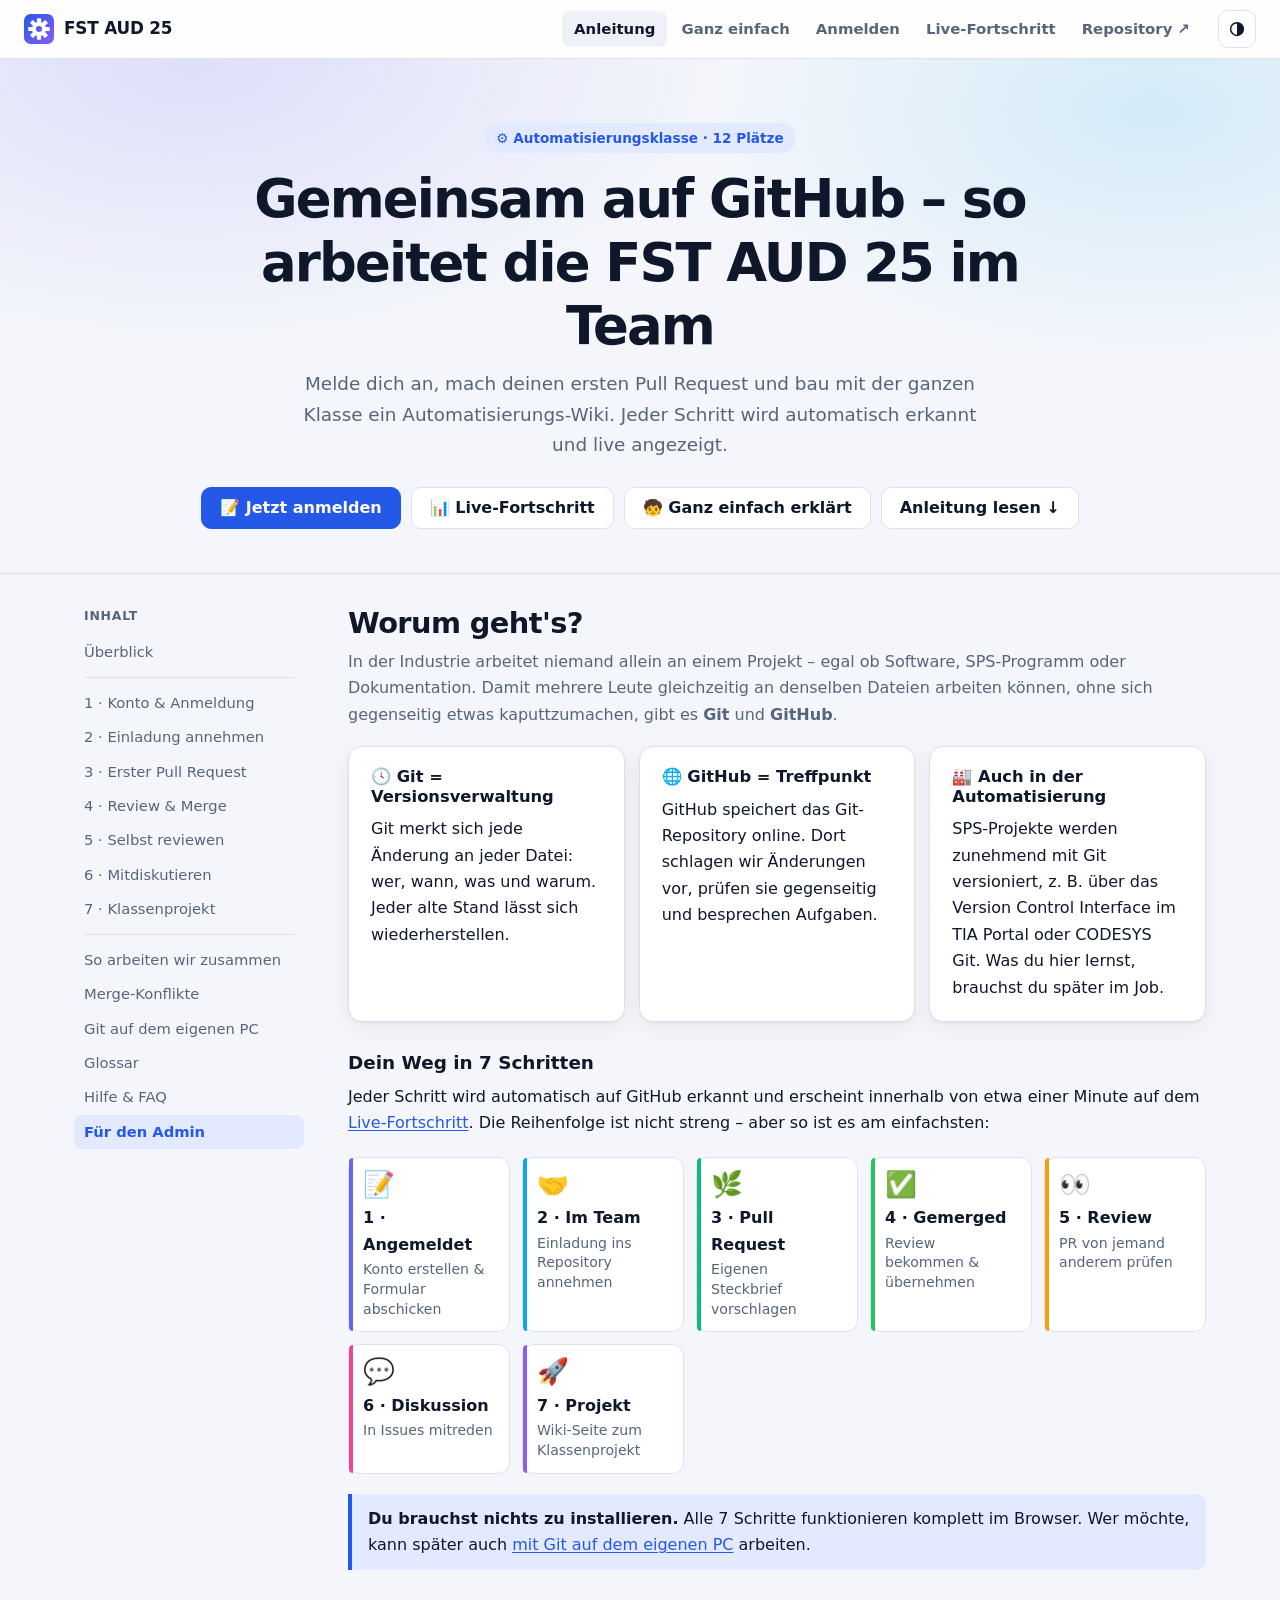
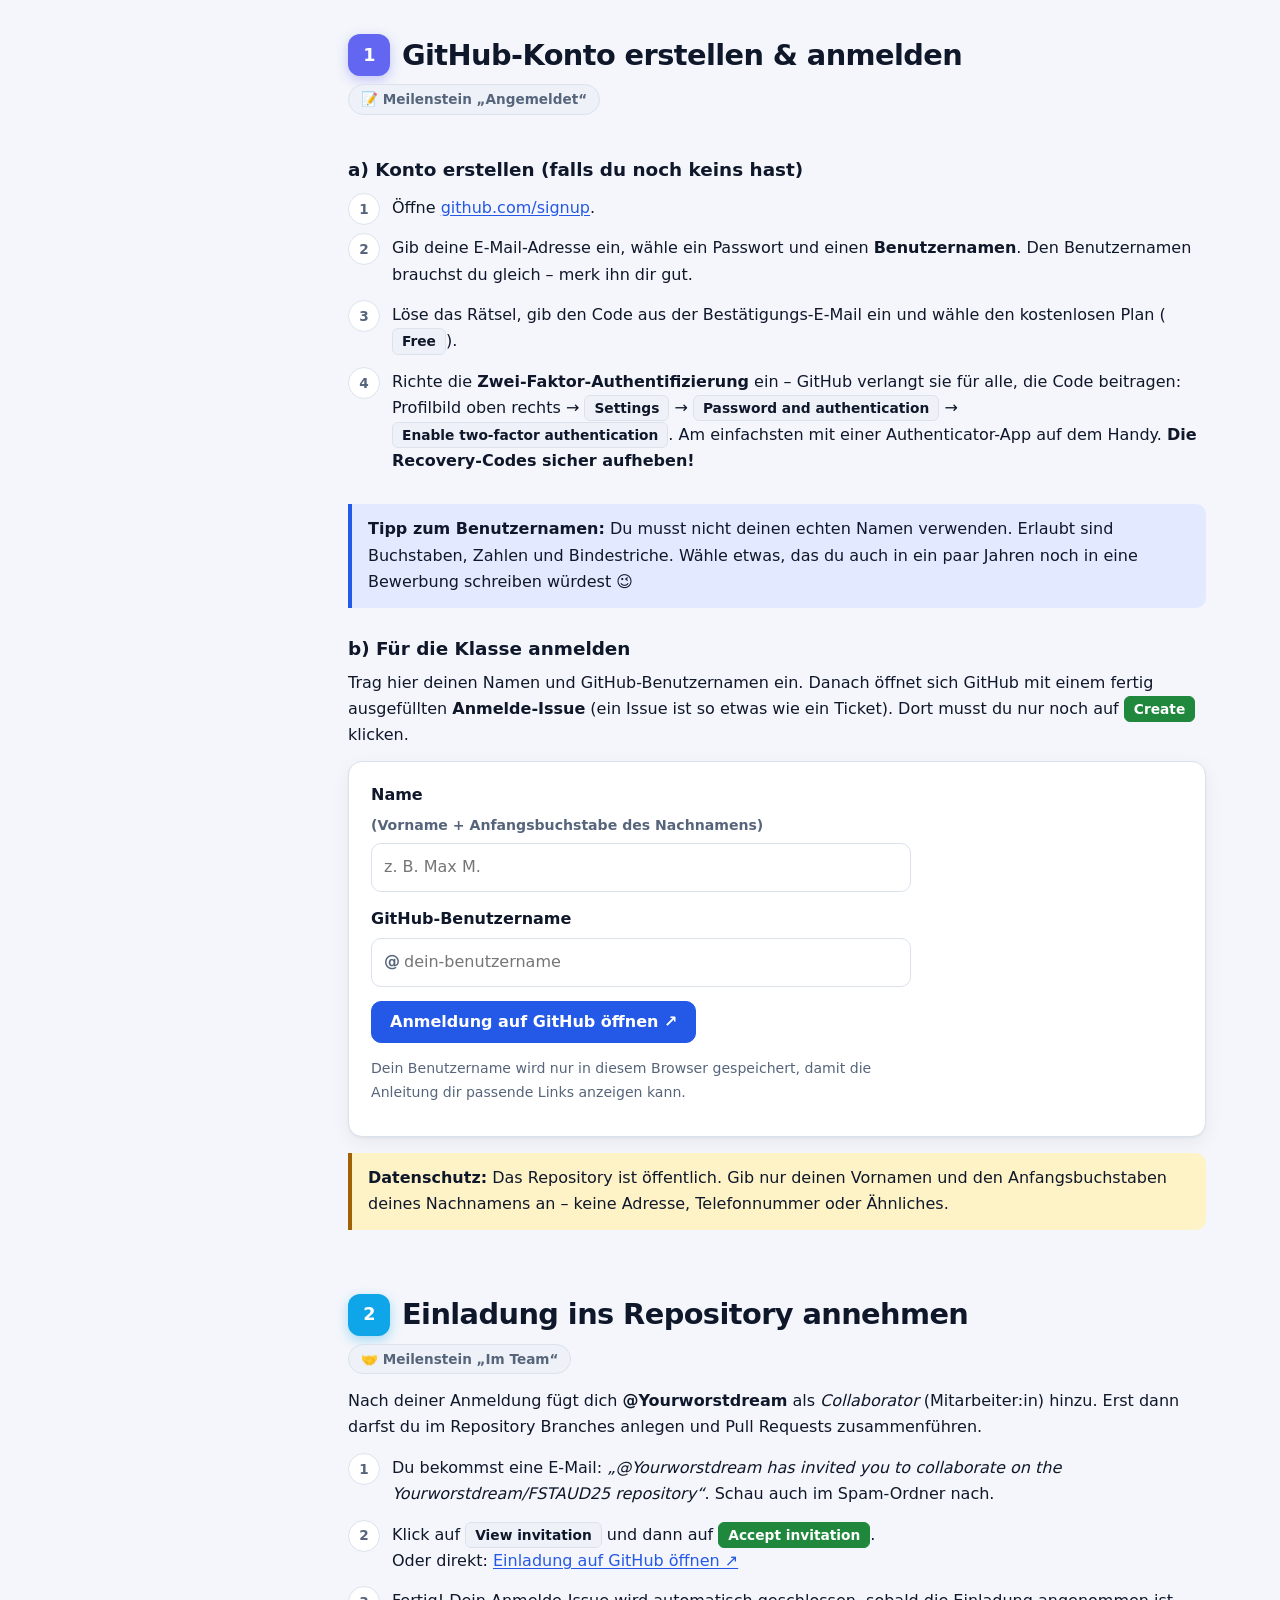
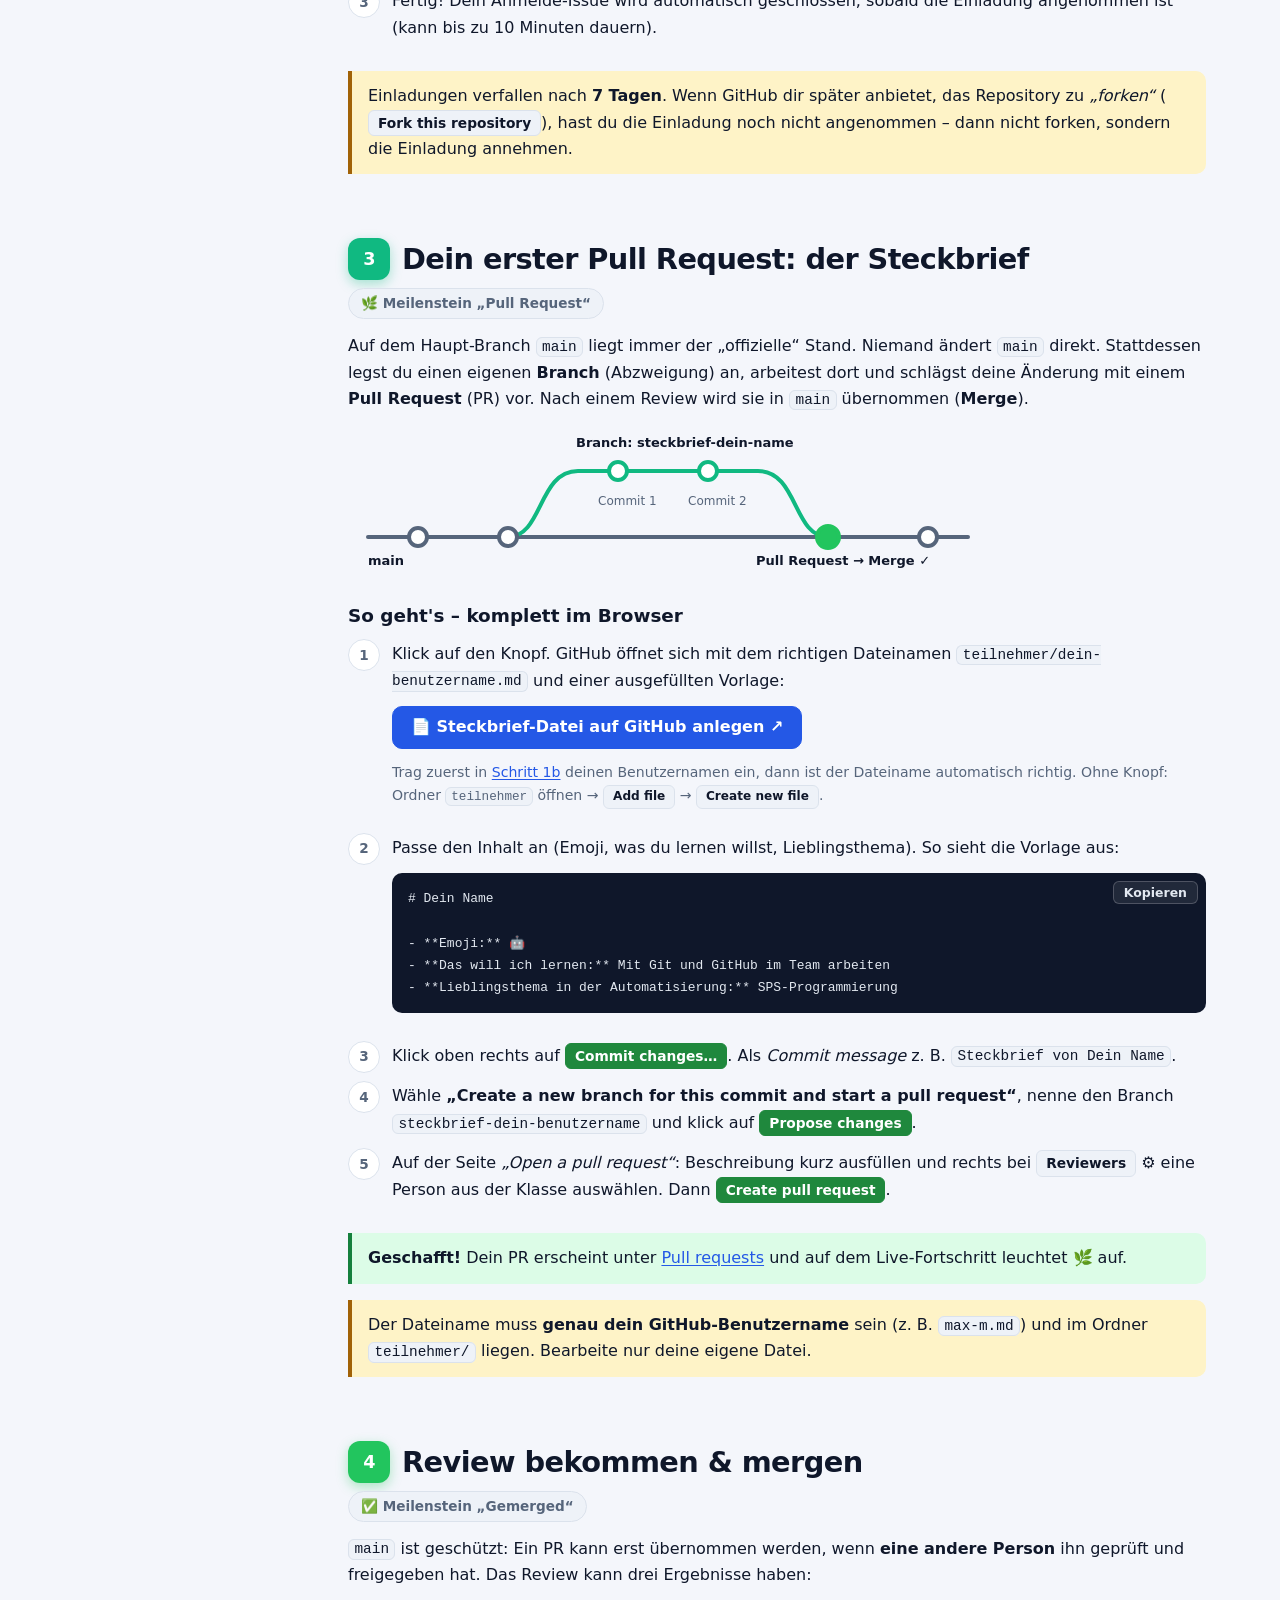
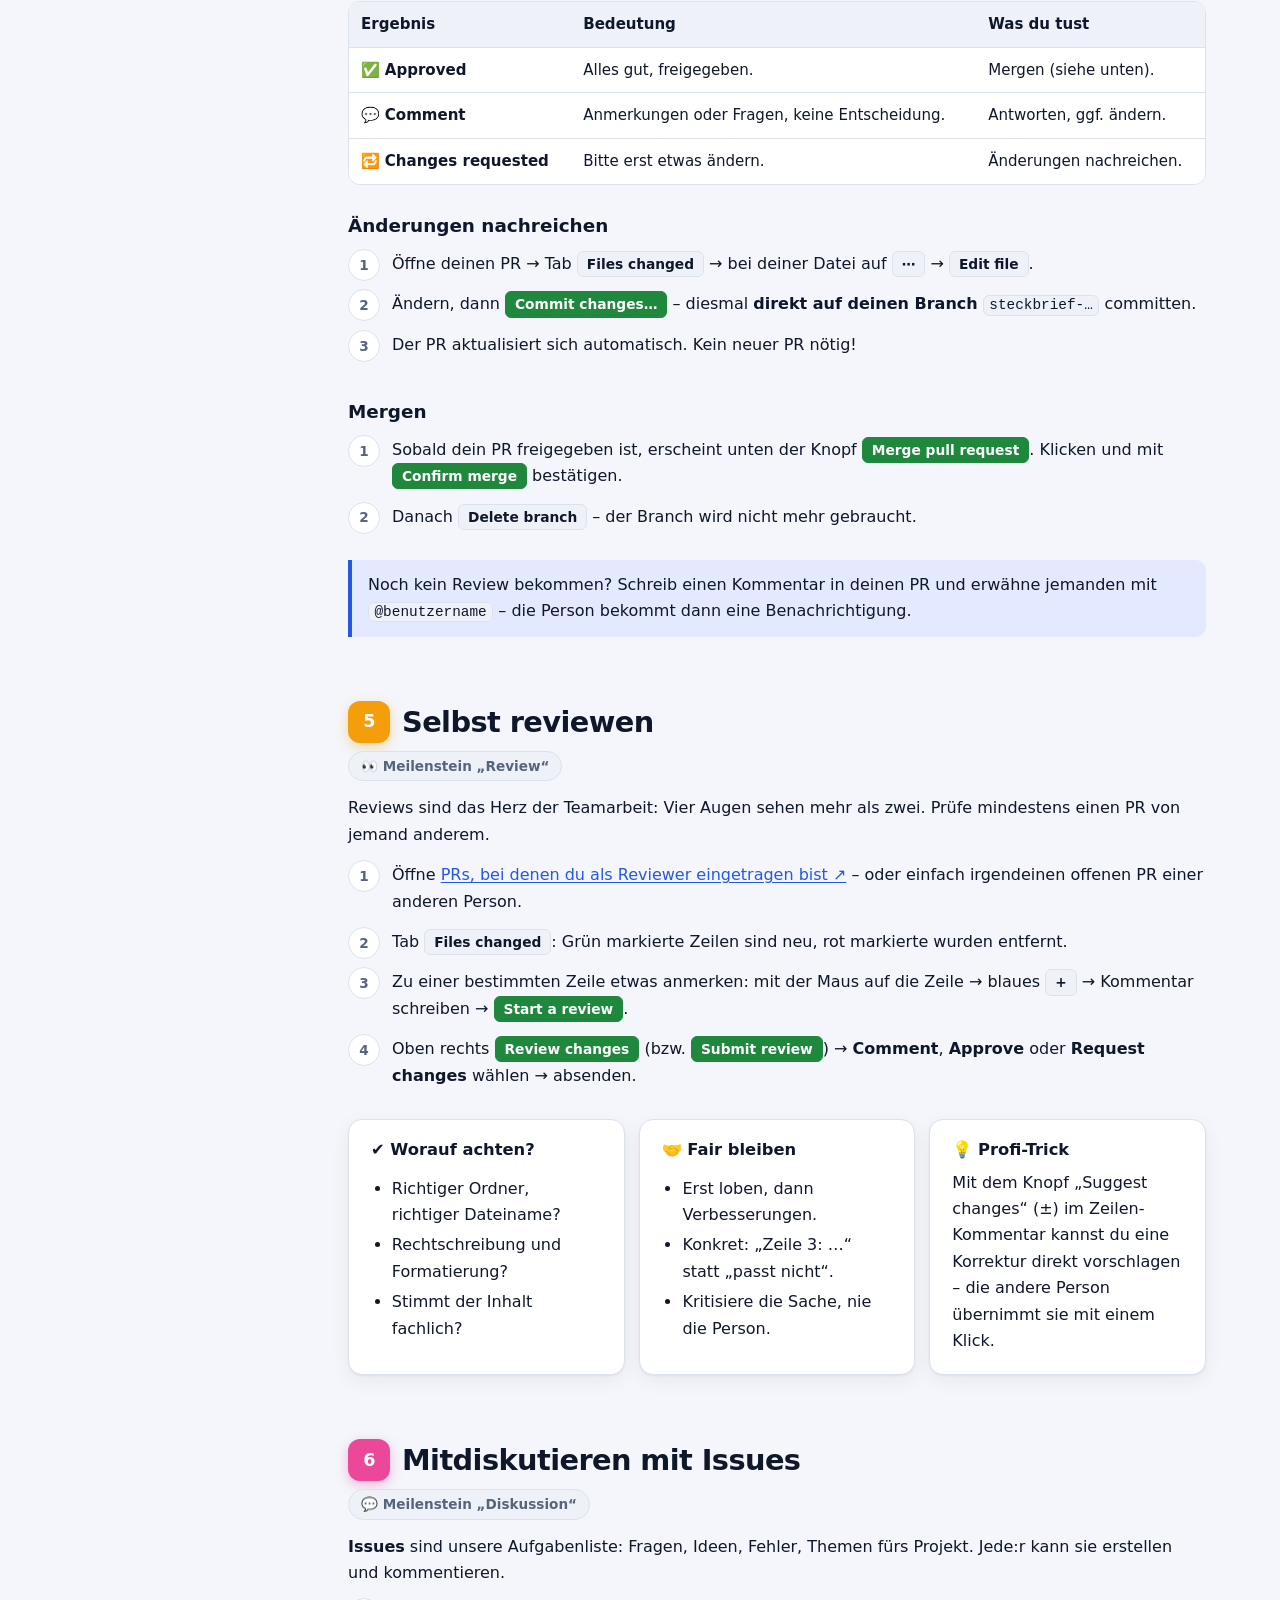
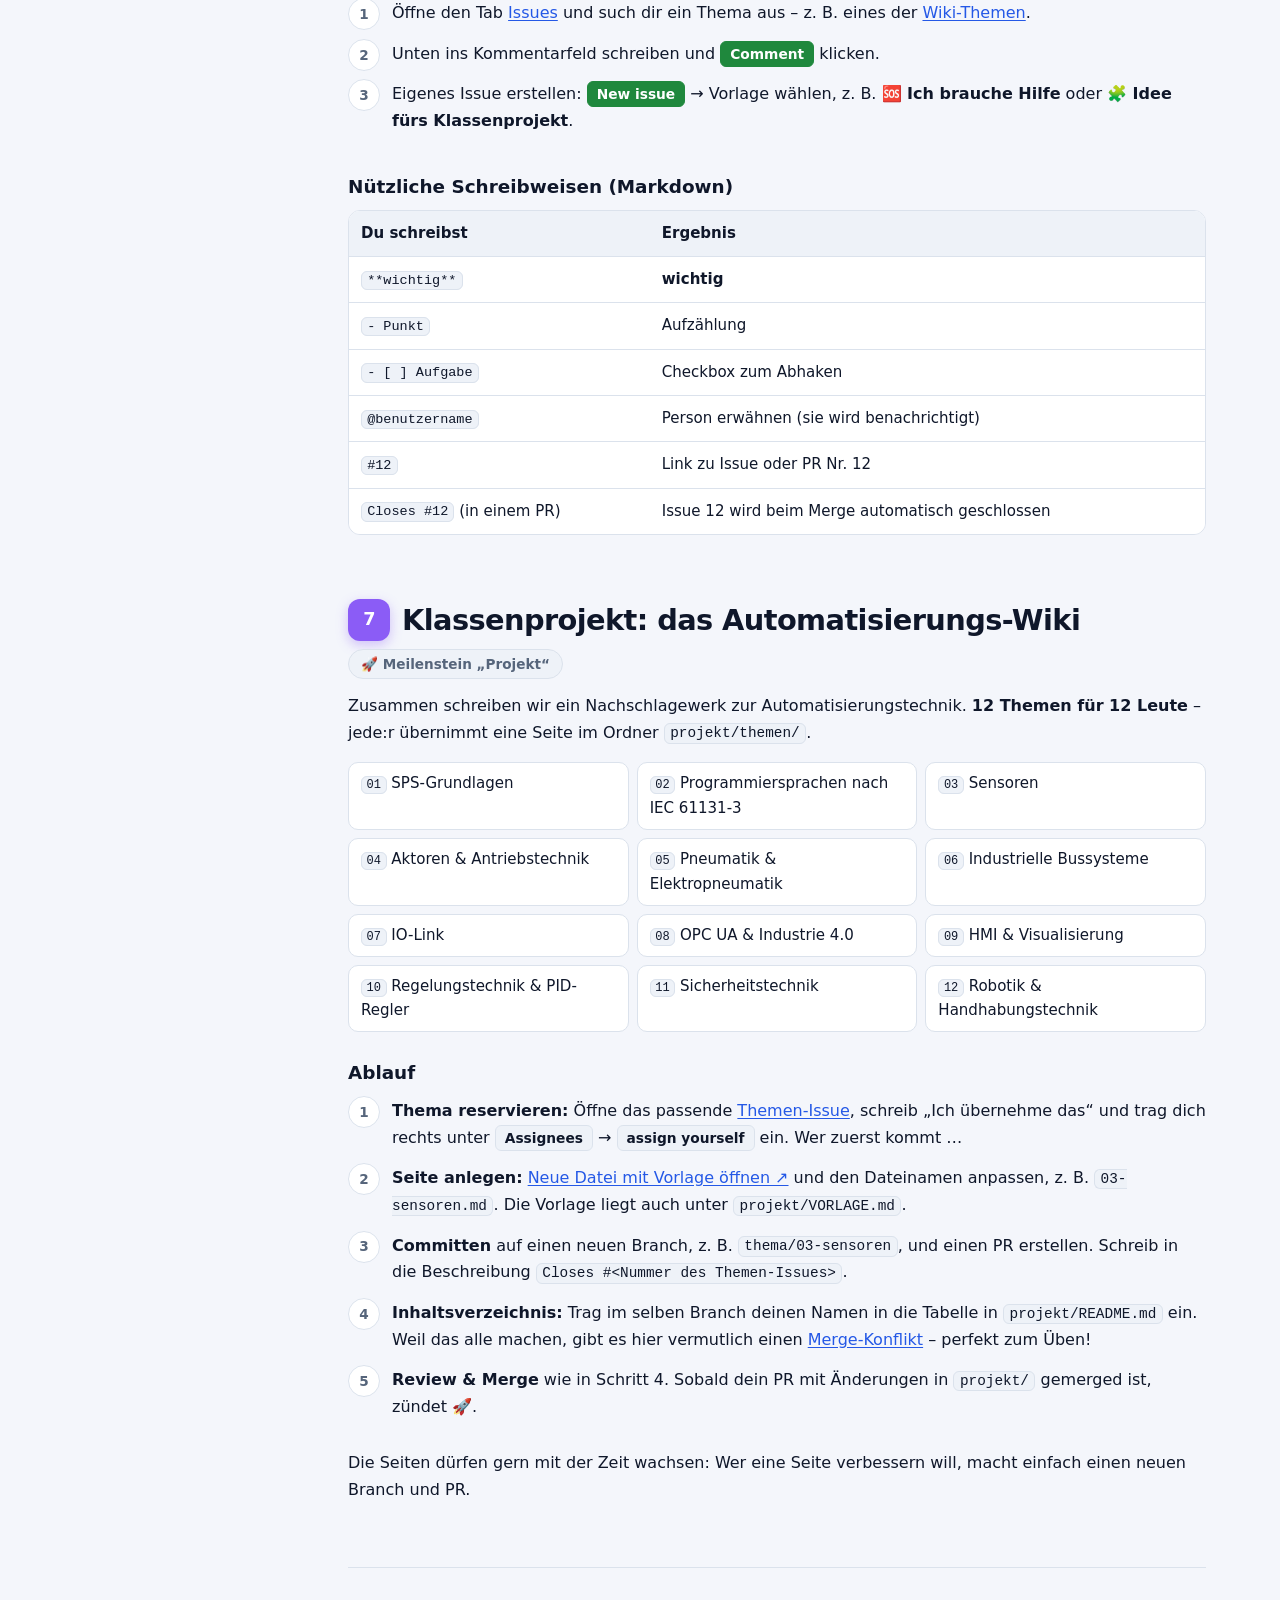
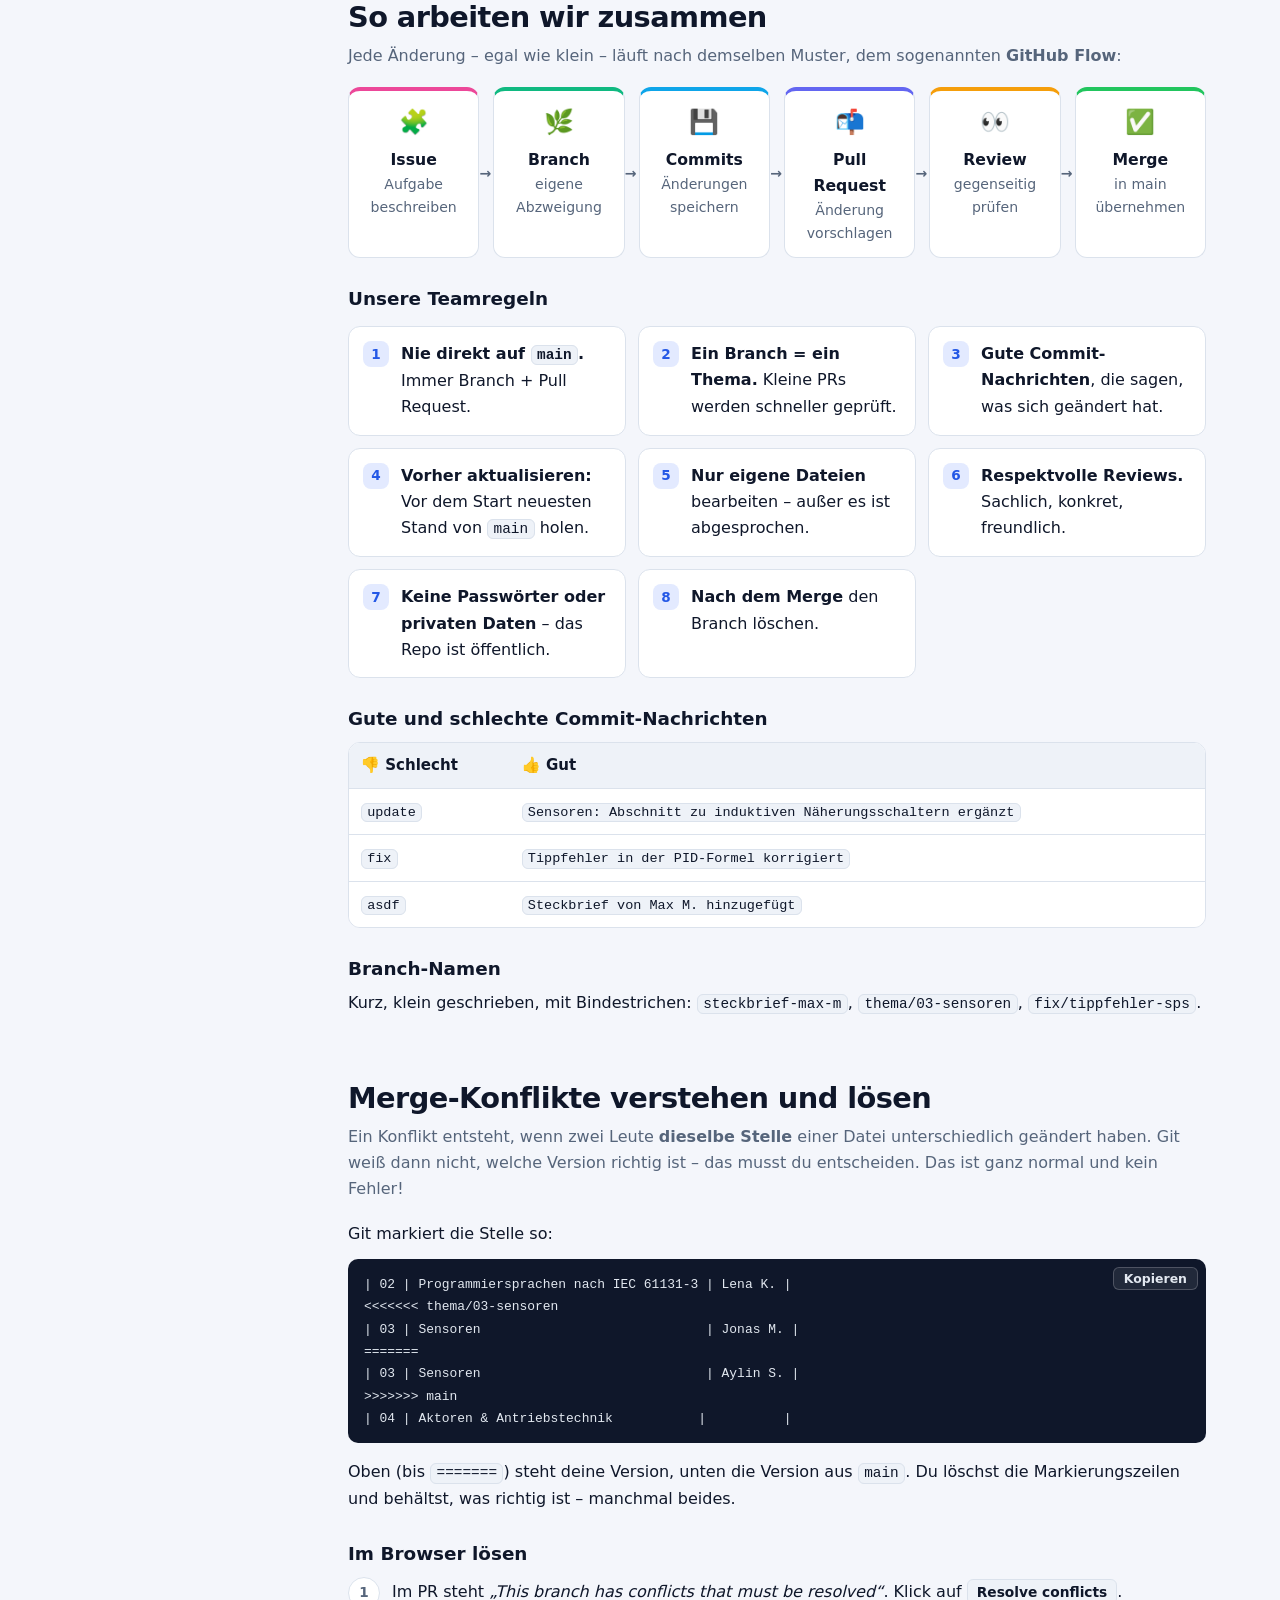
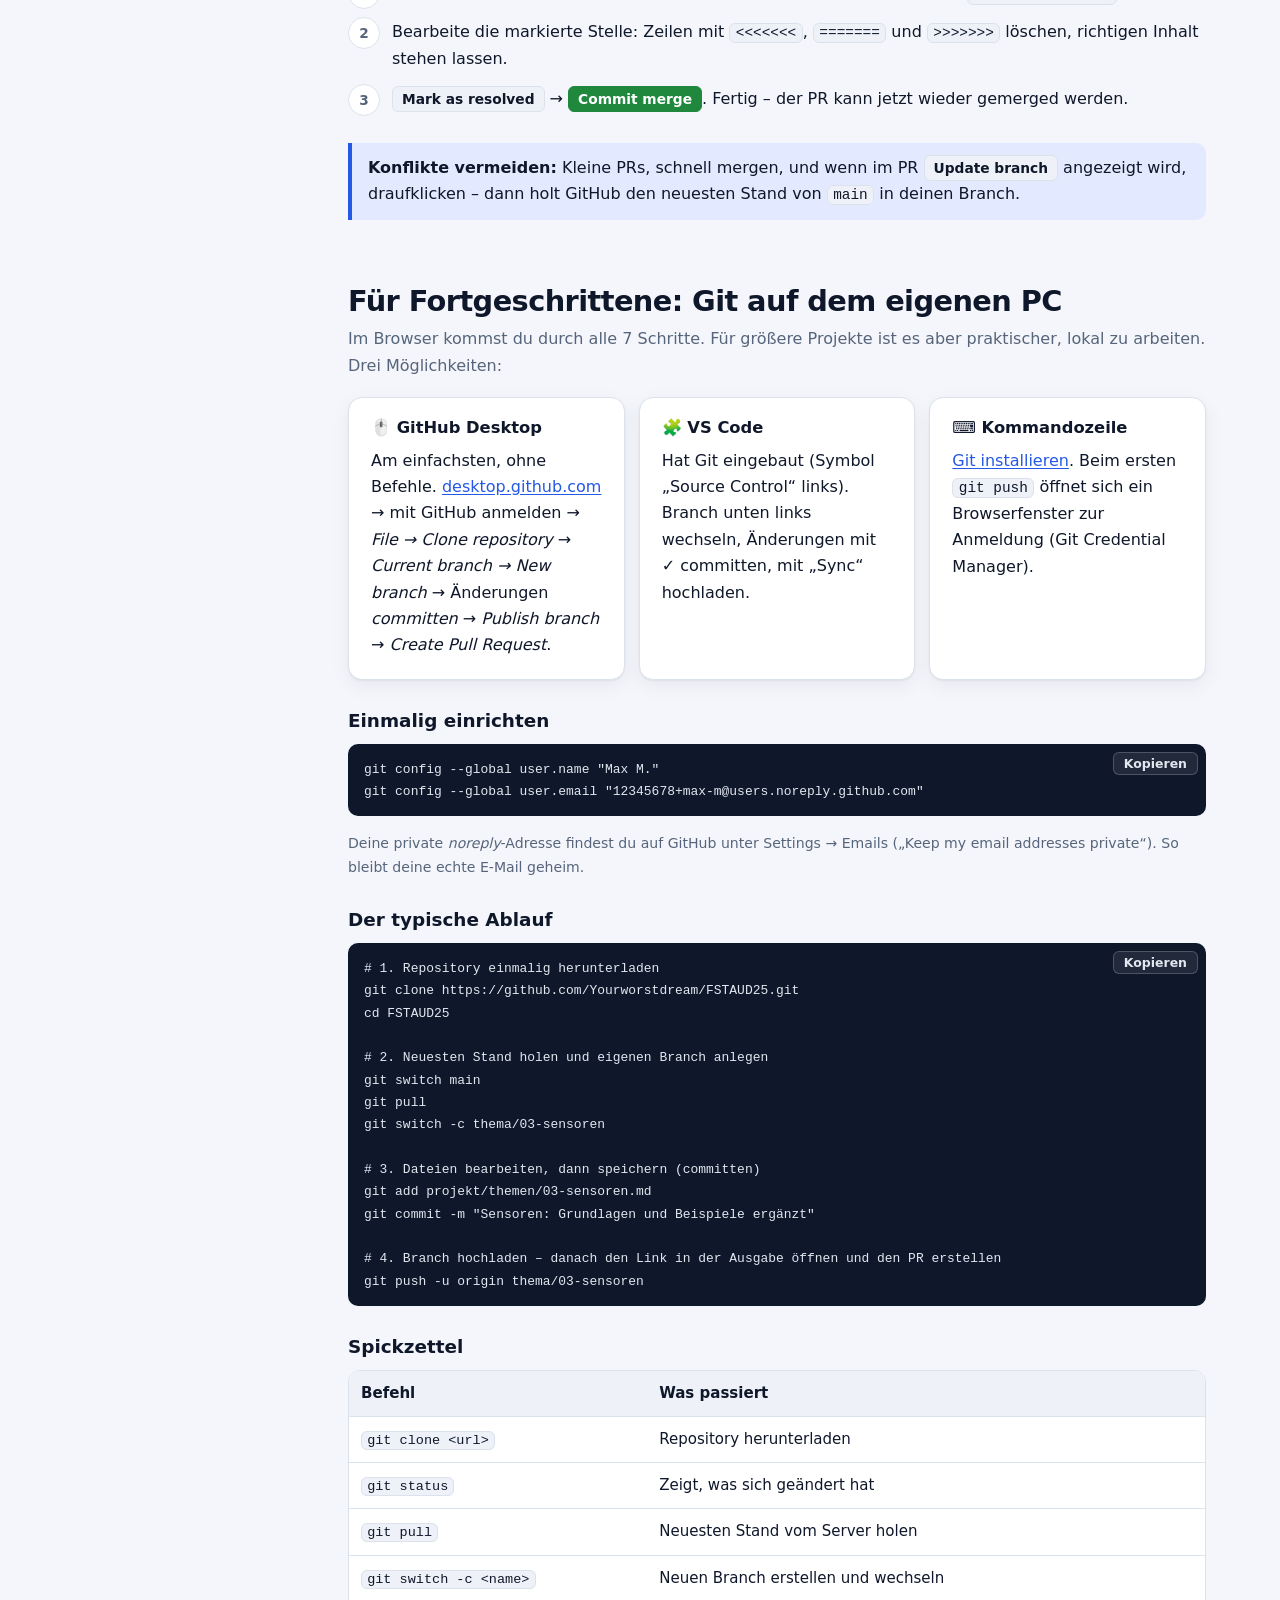
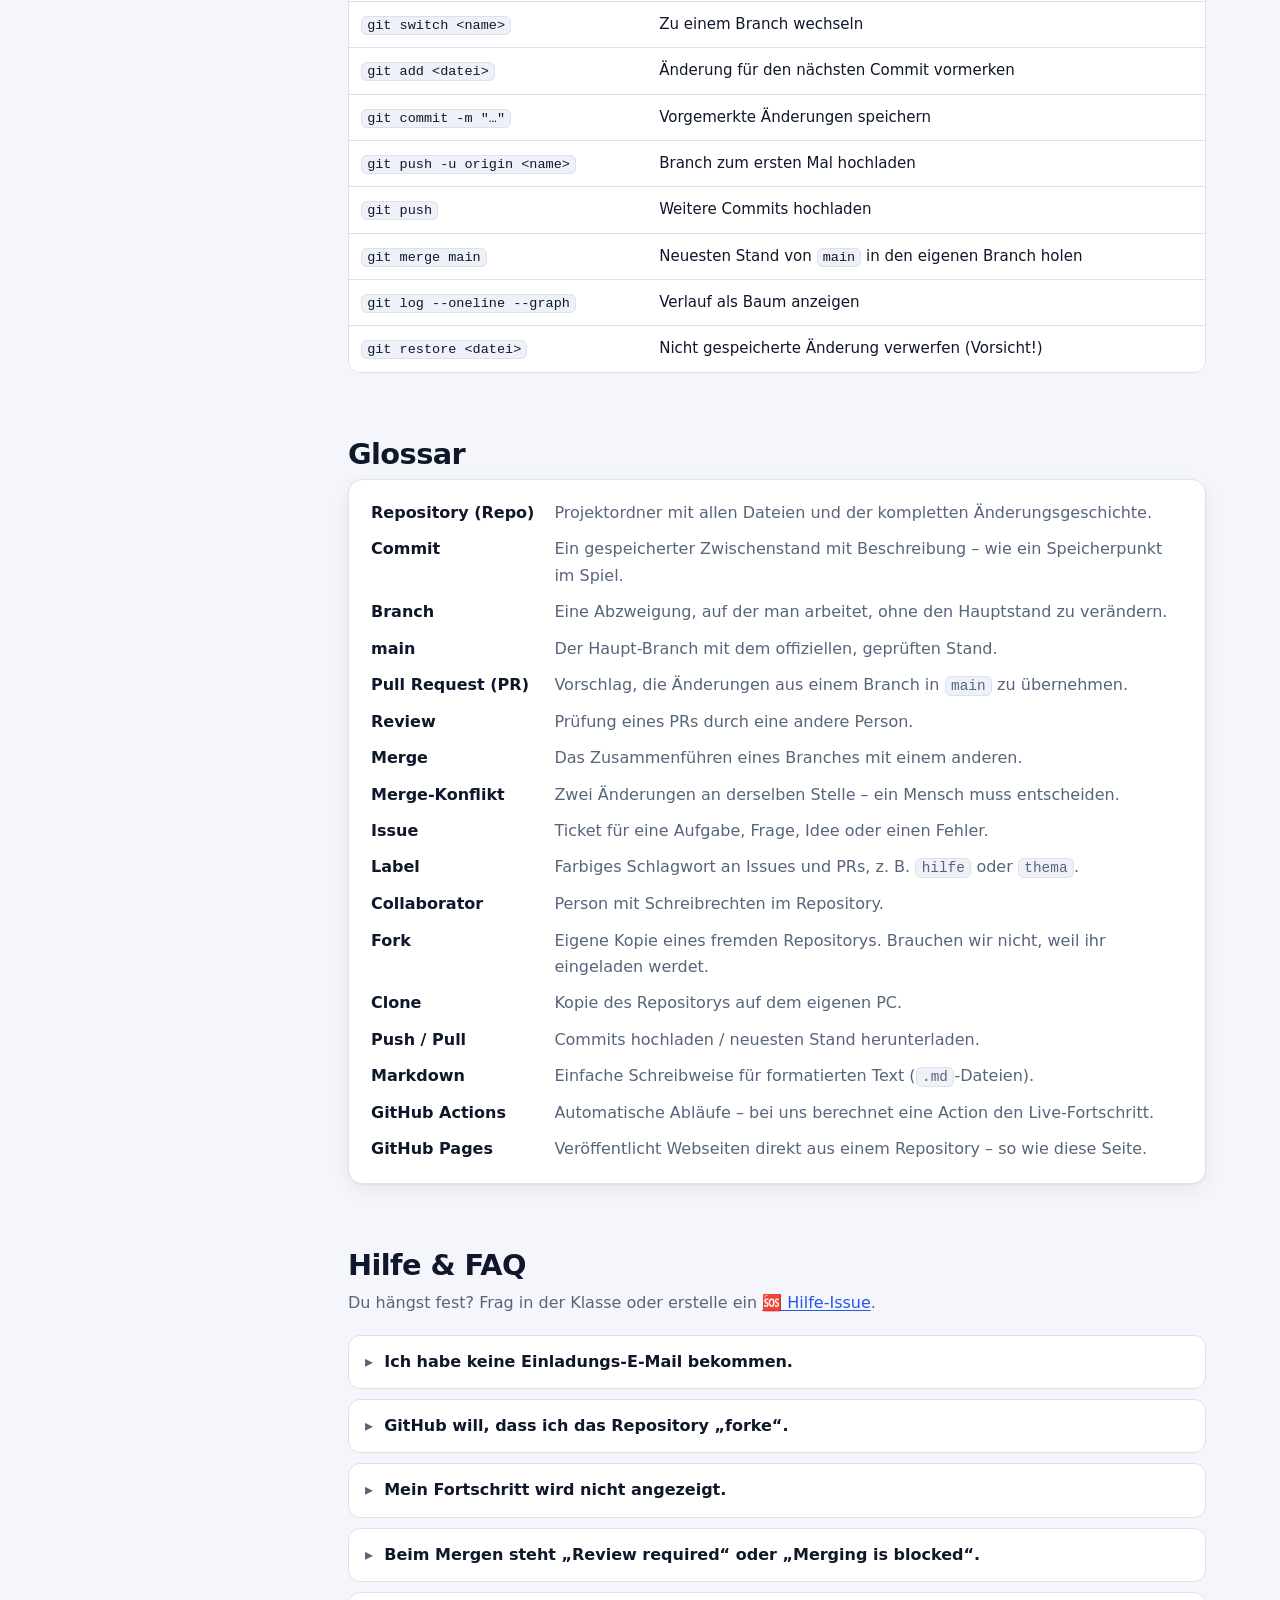
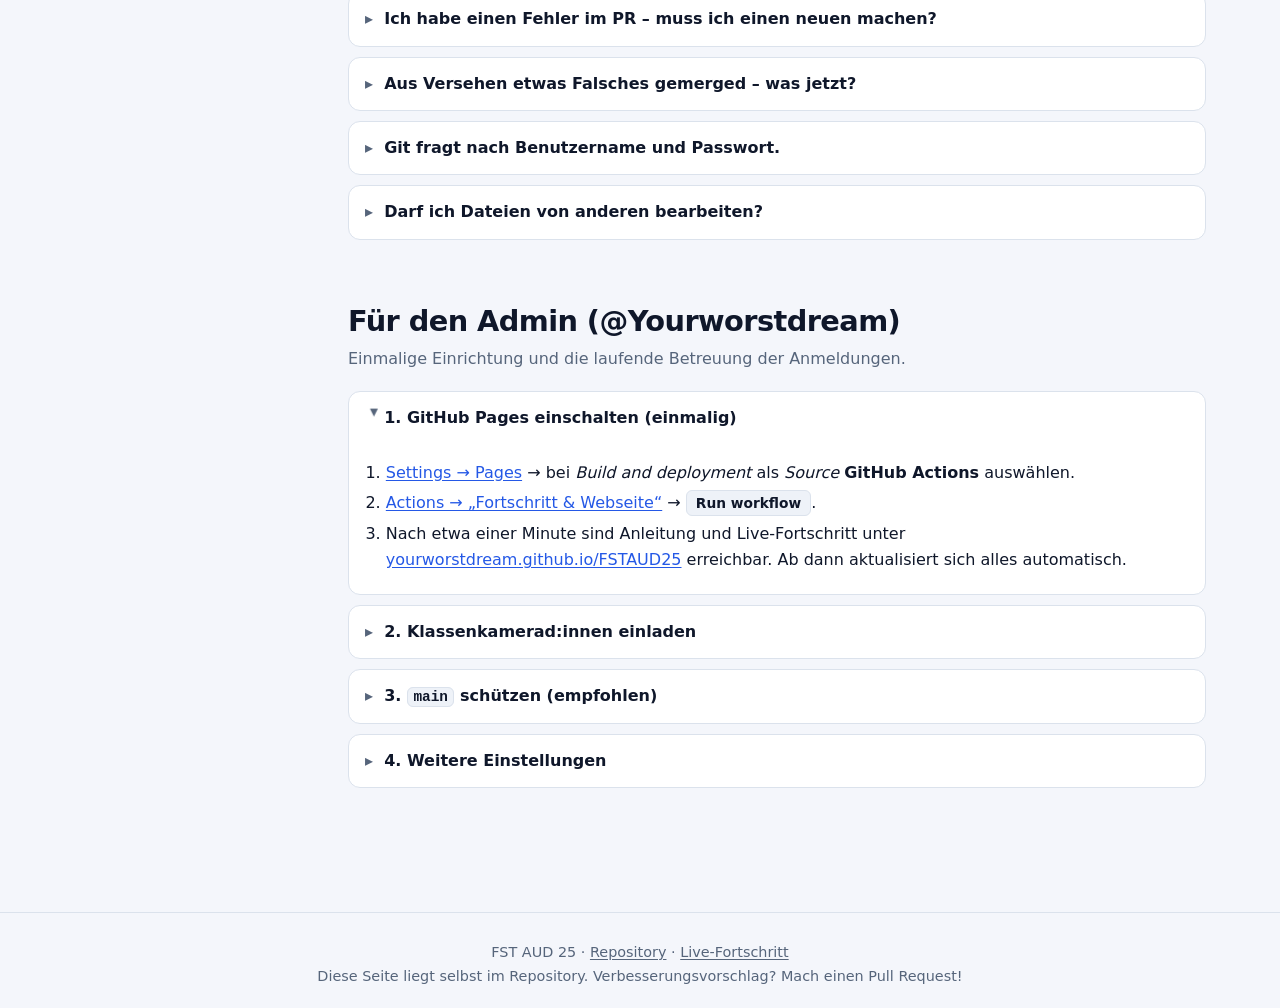
==== commit f6583d91: "Neue Seite „Ganz einfach erklärt“ (einfach.html) Dieselben Schritte wie die Anleitung, aber in kurze" ====
--- a/index.html
+++ b/index.html
@@ -17,6 +17,7 @@
   <a class="marke" href="./"><img src="assets/favicon.svg" alt="">FST AUD 25</a>
   <nav class="topnav" aria-label="Hauptnavigation">
     <a href="./" aria-current="page">Anleitung</a>
+    <a href="einfach.html">Ganz einfach</a>
     <a href="#anmeldung">Anmelden</a>
     <a href="fortschritt.html">Live-Fortschritt</a>
     <a href="https://github.com/Yourworstdream/FSTAUD25" data-repo="" target="_blank" rel="noopener">Repository ↗</a>
@@ -31,6 +32,7 @@
   <div class="knopf-reihe">
     <a class="knopf primaer" href="#anmeldung">📝 Jetzt anmelden</a>
     <a class="knopf" href="fortschritt.html">📊 Live-Fortschritt</a>
+    <a class="knopf" href="einfach.html">🧒 Ganz einfach erklärt</a>
     <a class="knopf" href="#ueberblick">Anleitung lesen ↓</a>
   </div>
 
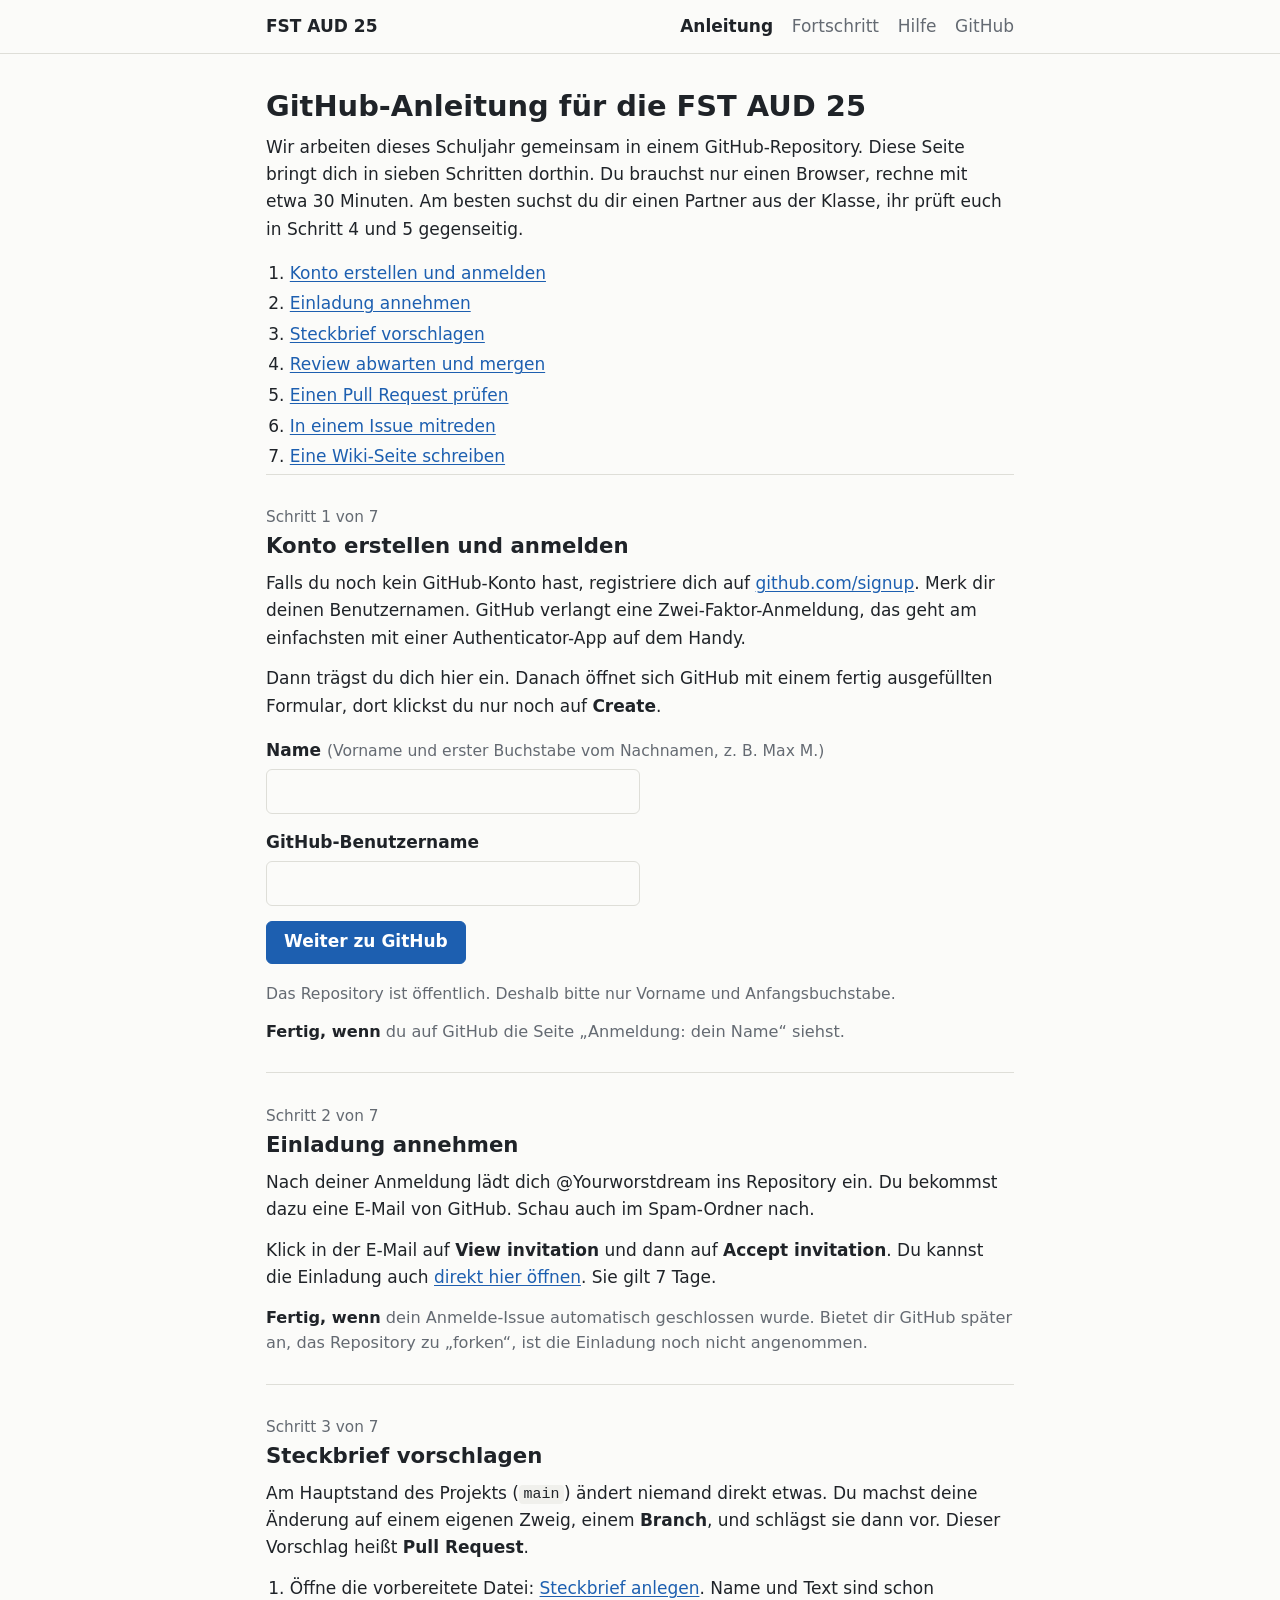
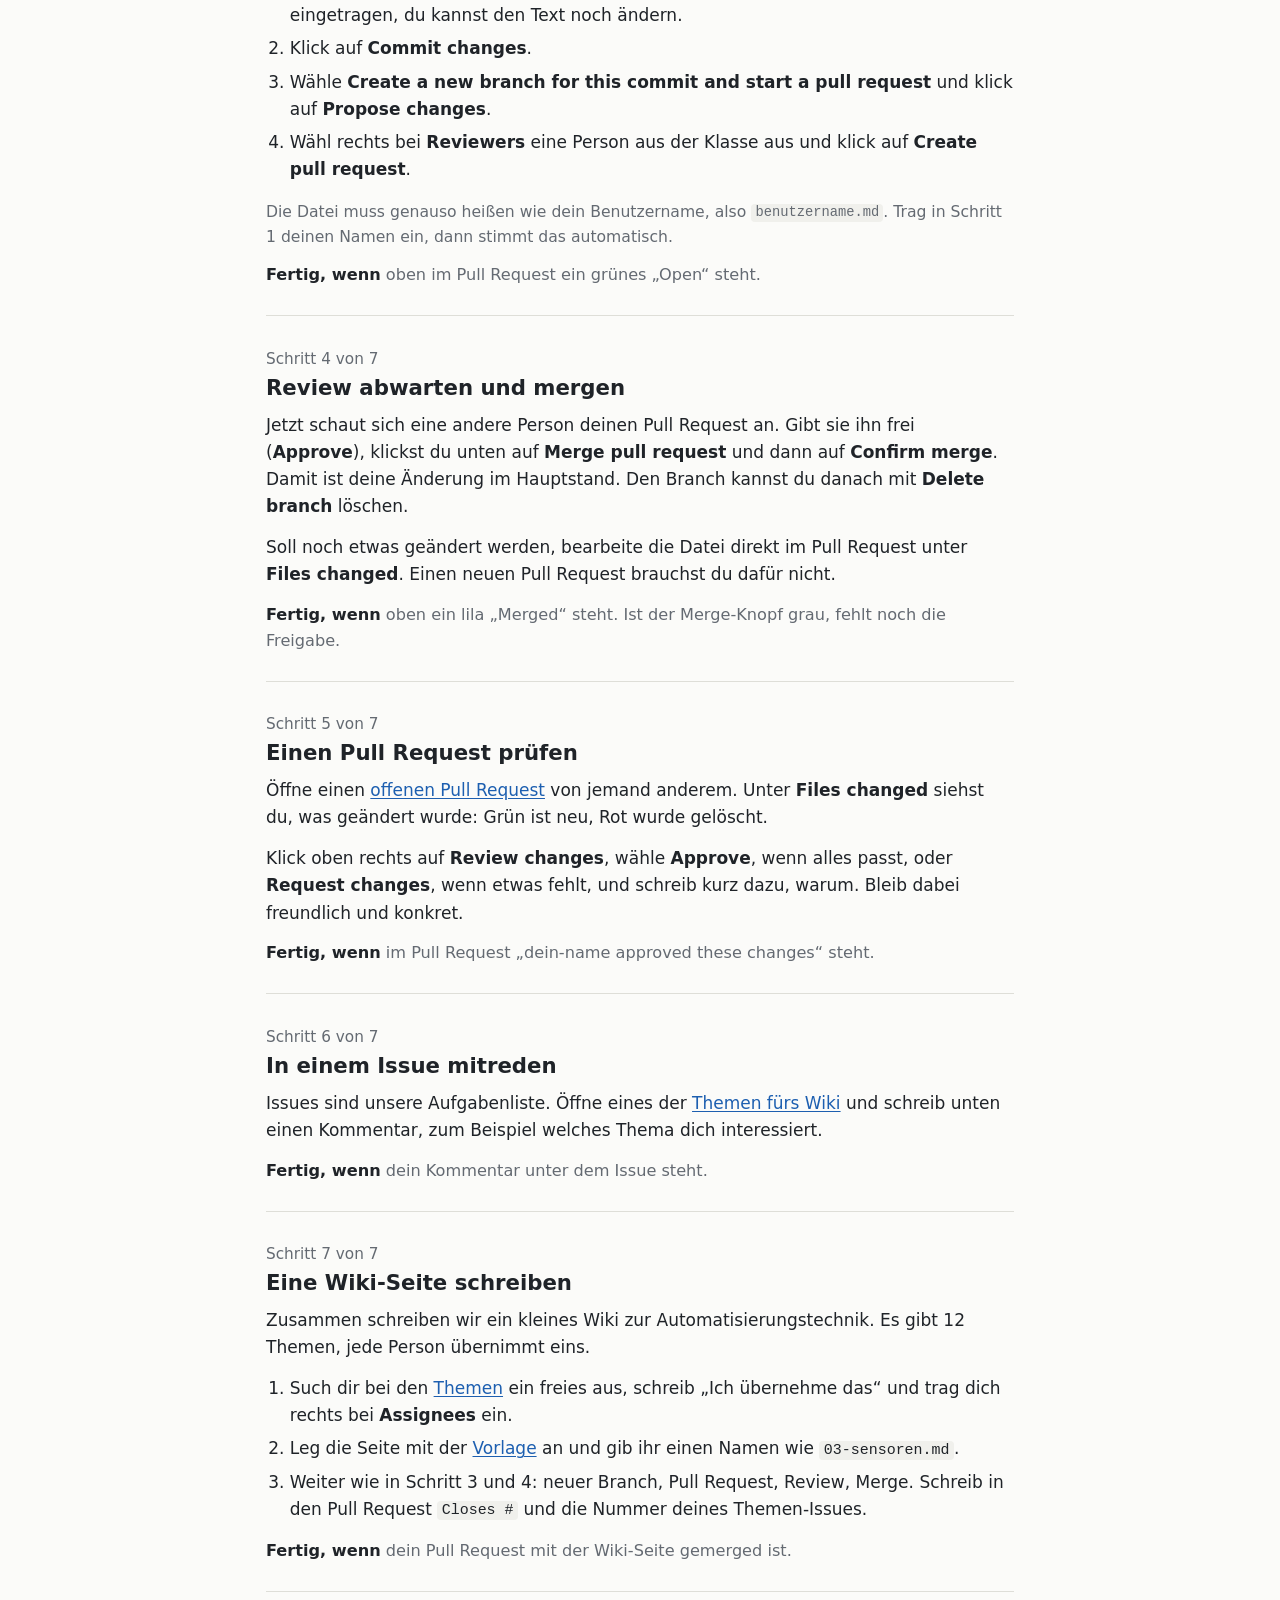
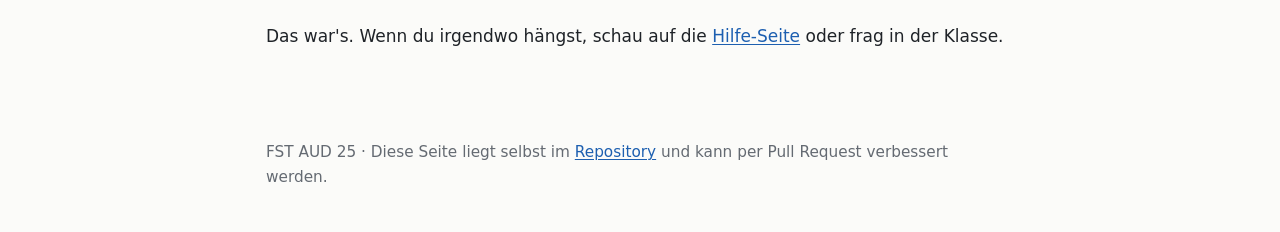
==== commit fdeb9e4b: "Ruhigeres, schlichteres Design und eine gemeinsame Anleitung Die Seiten wirkten überladen. Jetzt gib" ====
--- a/index.html
+++ b/index.html
@@ -3,587 +3,134 @@
 <head>
 <meta charset="utf-8">
 <meta name="viewport" content="width=device-width, initial-scale=1">
-<title>FST AUD 25 · GitHub-Anleitung</title>
-<meta name="description" content="Schritt-für-Schritt-Anleitung: So arbeitet die Automatisierungsklasse FST AUD 25 gemeinsam auf GitHub – Anmeldung, Pull Requests, Reviews und Klassenprojekt.">
+<title>GitHub-Anleitung · FST AUD 25</title>
+<meta name="description" content="In sieben Schritten ins gemeinsame GitHub-Repository der FST AUD 25.">
 <link rel="icon" href="assets/favicon.svg" type="image/svg+xml">
 <link rel="stylesheet" href="assets/style.css">
-<script>try{var t=localStorage.getItem('fstaud25.theme');if(t)document.documentElement.dataset.theme=t}catch(e){}</script>
 <script src="assets/common.js" defer></script>
 <script src="assets/anleitung.js" defer></script>
 </head>
 <body>
 
-<header class="topbar">
-  <a class="marke" href="./"><img src="assets/favicon.svg" alt="">FST AUD 25</a>
-  <nav class="topnav" aria-label="Hauptnavigation">
-    <a href="./" aria-current="page">Anleitung</a>
-    <a href="einfach.html">Ganz einfach</a>
-    <a href="#anmeldung">Anmelden</a>
-    <a href="fortschritt.html">Live-Fortschritt</a>
-    <a href="https://github.com/Yourworstdream/FSTAUD25" data-repo="" target="_blank" rel="noopener">Repository ↗</a>
-  </nav>
-  <button class="icon-knopf" type="button" data-thema-knopf title="Hell/Dunkel umschalten" aria-label="Hell/Dunkel umschalten"><svg viewBox="0 0 24 24" width="18" height="18" aria-hidden="true"><circle cx="12" cy="12" r="8.5" fill="none" stroke="currentColor" stroke-width="2"/><path d="M12 3.5a8.5 8.5 0 0 1 0 17z" fill="currentColor"/></svg></button>
+<header class="kopf">
+  <div class="kopf-innen">
+    <a class="seitenname" href="./">FST AUD 25</a>
+    <nav aria-label="Seiten">
+      <a href="./" aria-current="page">Anleitung</a>
+      <a href="fortschritt.html">Fortschritt</a>
+      <a href="hilfe.html">Hilfe</a>
+      <a href="https://github.com/Yourworstdream/FSTAUD25" data-repo="">GitHub</a>
+    </nav>
+  </div>
 </header>
 
-<section class="hero">
-  <span class="badge">⚙️ Automatisierungsklasse · 12 Plätze</span>
-  <h1>Gemeinsam auf GitHub – so arbeitet die FST&nbsp;AUD&nbsp;25 im Team</h1>
-  <p class="lead">Melde dich an, mach deinen ersten Pull Request und bau mit der ganzen Klasse ein Automatisierungs-Wiki. Jeder Schritt wird automatisch erkannt und live angezeigt.</p>
-  <div class="knopf-reihe">
-    <a class="knopf primaer" href="#anmeldung">📝 Jetzt anmelden</a>
-    <a class="knopf" href="fortschritt.html">📊 Live-Fortschritt</a>
-    <a class="knopf" href="einfach.html">🧒 Ganz einfach erklärt</a>
-    <a class="knopf" href="#ueberblick">Anleitung lesen ↓</a>
+<main>
+  <h1>GitHub-Anleitung für die FST AUD 25</h1>
+  <p>Wir arbeiten dieses Schuljahr gemeinsam in einem GitHub-Repository. Diese Seite bringt dich in sieben Schritten dorthin. Du brauchst nur einen Browser, rechne mit etwa 30 Minuten. Am besten suchst du dir einen Partner aus der Klasse, ihr prüft euch in Schritt 4 und 5 gegenseitig.</p>
+
+  <ol class="uebersicht" id="uebersicht">
+    <li data-schritt="anmeldung"><a href="#schritt-1">Konto erstellen und anmelden</a></li>
+    <li data-schritt="team"><a href="#schritt-2">Einladung annehmen</a></li>
+    <li data-schritt="pr"><a href="#schritt-3">Steckbrief vorschlagen</a></li>
+    <li data-schritt="merge"><a href="#schritt-4">Review abwarten und mergen</a></li>
+    <li data-schritt="review"><a href="#schritt-5">Einen Pull Request prüfen</a></li>
+    <li data-schritt="diskussion"><a href="#schritt-6">In einem Issue mitreden</a></li>
+    <li data-schritt="projekt"><a href="#schritt-7">Eine Wiki-Seite schreiben</a></li>
+  </ol>
+
+  <div class="kasten" id="ich" hidden>
+    <p>Du bist als <b>@<span data-ich-login></span></b> eingetragen. <span id="ich-stand"></span></p>
+    <p class="leise"><a id="ich-link" href="fortschritt.html">Zur Klassenliste</a> · <a href="#schritt-1" id="ich-aendern">Anderen Namen eintragen</a></p>
   </div>
 
-  <div class="ich-leiste" id="ich-leiste" hidden>
-    <img id="ich-avatar" alt="">
-    <div>
-      <b>Hallo <span data-ich-name></span>!</b>
-      <div class="klein">Angemeldet als <b>@<span data-ich-login></span></b> · <span id="ich-stand">Dein Stand wird geladen …</span></div>
+  <section class="schritt" id="schritt-1">
+    <p class="schritt-nr">Schritt 1 von 7</p>
+    <h2>Konto erstellen und anmelden</h2>
+    <p>Falls du noch kein GitHub-Konto hast, registriere dich auf <a href="https://github.com/signup">github.com/signup</a>. Merk dir deinen Benutzernamen. GitHub verlangt eine Zwei-Faktor-Anmeldung, das geht am einfachsten mit einer Authenticator-App auf dem Handy.</p>
+    <p>Dann trägst du dich hier ein. Danach öffnet sich GitHub mit einem fertig ausgefüllten Formular, dort klickst du nur noch auf <b>Create</b>.</p>
+
+    <form class="formular" id="anmelde-form" novalidate>
+      <label>Name <span class="leise">(Vorname und erster Buchstabe vom Nachnamen, z.&nbsp;B. Max M.)</span>
+        <input id="f-name" required maxlength="40" autocomplete="off">
+      </label>
+      <label>GitHub-Benutzername
+        <input id="f-login" required maxlength="39" autocomplete="off" autocapitalize="off" spellcheck="false">
+      </label>
+      <p class="meldung" id="f-meldung" aria-live="polite" hidden></p>
+      <button class="knopf" type="submit">Weiter zu GitHub</button>
+    </form>
+
+    <div class="kasten" id="anmelde-erfolg" hidden>
+      <p>GitHub wurde in einem neuen Tab geöffnet. Klick dort auf <b>Create</b>, dann bist du angemeldet. Kein neuer Tab? <a id="anmelde-link" href="#" target="_blank" rel="noopener">Formular hier öffnen</a>.</p>
     </div>
-    <div class="knopf-reihe">
-      <a class="knopf klein-k" id="ich-fortschritt-link" href="fortschritt.html">Mein Fortschritt</a>
-      <button class="knopf klein-k" type="button" id="ich-aendern">Ändern</button>
-    </div>
-  </div>
-</section>
+    <p class="leise">Das Repository ist öffentlich. Deshalb bitte nur Vorname und Anfangsbuchstabe.</p>
+    <p class="fertig"><b>Fertig, wenn</b> du auf GitHub die Seite „Anmeldung: dein Name“ siehst.</p>
+  </section>
 
-<div class="layout">
-  <nav class="toc" aria-label="Inhalt">
-    <p>Inhalt</p>
-    <a href="#ueberblick">Überblick</a>
-    <div class="trenner"></div>
-    <a href="#schritt-1">1 · Konto &amp; Anmeldung</a>
-    <a href="#schritt-2">2 · Einladung annehmen</a>
-    <a href="#schritt-3">3 · Erster Pull Request</a>
-    <a href="#schritt-4">4 · Review &amp; Merge</a>
-    <a href="#schritt-5">5 · Selbst reviewen</a>
-    <a href="#schritt-6">6 · Mitdiskutieren</a>
-    <a href="#schritt-7">7 · Klassenprojekt</a>
-    <div class="trenner"></div>
-    <a href="#zusammenarbeit">So arbeiten wir zusammen</a>
-    <a href="#konflikte">Merge-Konflikte</a>
-    <a href="#lokal">Git auf dem eigenen PC</a>
-    <a href="#glossar">Glossar</a>
-    <a href="#hilfe">Hilfe &amp; FAQ</a>
-    <a href="#admin">Für den Admin</a>
-  </nav>
+  <section class="schritt" id="schritt-2">
+    <p class="schritt-nr">Schritt 2 von 7</p>
+    <h2>Einladung annehmen</h2>
+    <p>Nach deiner Anmeldung lädt dich @Yourworstdream ins Repository ein. Du bekommst dazu eine E-Mail von GitHub. Schau auch im Spam-Ordner nach.</p>
+    <p>Klick in der E-Mail auf <b>View invitation</b> und dann auf <b>Accept invitation</b>. Du kannst die Einladung auch <a href="https://github.com/Yourworstdream/FSTAUD25/invitations" data-repo="/invitations">direkt hier öffnen</a>. Sie gilt 7 Tage.</p>
+    <p class="fertig"><b>Fertig, wenn</b> dein Anmelde-Issue automatisch geschlossen wurde. Bietet dir GitHub später an, das Repository zu „forken“, ist die Einladung noch nicht angenommen.</p>
+  </section>
 
-  <main class="inhalt">
+  <section class="schritt" id="schritt-3">
+    <p class="schritt-nr">Schritt 3 von 7</p>
+    <h2>Steckbrief vorschlagen</h2>
+    <p>Am Hauptstand des Projekts (<code>main</code>) ändert niemand direkt etwas. Du machst deine Änderung auf einem eigenen Zweig, einem <b>Branch</b>, und schlägst sie dann vor. Dieser Vorschlag heißt <b>Pull Request</b>.</p>
+    <ol>
+      <li>Öffne die vorbereitete Datei: <a id="steckbrief-link" href="https://github.com/Yourworstdream/FSTAUD25/new/main/teilnehmer">Steckbrief anlegen</a>. Name und Text sind schon eingetragen, du kannst den Text noch ändern.</li>
+      <li>Klick auf <b>Commit changes</b>.</li>
+      <li>Wähle <b>Create a new branch for this commit and start a pull request</b> und klick auf <b>Propose changes</b>.</li>
+      <li>Wähl rechts bei <b>Reviewers</b> eine Person aus der Klasse aus und klick auf <b>Create pull request</b>.</li>
+    </ol>
+    <p class="leise" id="steckbrief-hinweis">Die Datei muss genauso heißen wie dein Benutzername, also <code><span data-ich-login>benutzername</span>.md</code>. Trag in Schritt 1 deinen Namen ein, dann stimmt das automatisch.</p>
+    <p class="fertig"><b>Fertig, wenn</b> oben im Pull Request ein grünes „Open“ steht.</p>
+  </section>
 
-    <!-- ===================== Überblick ===================== -->
-    <section id="ueberblick">
-      <h2>Worum geht's?</h2>
-      <p class="unterzeile">In der Industrie arbeitet niemand allein an einem Projekt – egal ob Software, SPS-Programm oder Dokumentation. Damit mehrere Leute gleichzeitig an denselben Dateien arbeiten können, ohne sich gegenseitig etwas kaputtzumachen, gibt es <b>Git</b> und <b>GitHub</b>.</p>
+  <section class="schritt" id="schritt-4">
+    <p class="schritt-nr">Schritt 4 von 7</p>
+    <h2>Review abwarten und mergen</h2>
+    <p>Jetzt schaut sich eine andere Person deinen Pull Request an. Gibt sie ihn frei (<b>Approve</b>), klickst du unten auf <b>Merge pull request</b> und dann auf <b>Confirm merge</b>. Damit ist deine Änderung im Hauptstand. Den Branch kannst du danach mit <b>Delete branch</b> löschen.</p>
+    <p>Soll noch etwas geändert werden, bearbeite die Datei direkt im Pull Request unter <b>Files changed</b>. Einen neuen Pull Request brauchst du dafür nicht.</p>
+    <p class="fertig"><b>Fertig, wenn</b> oben ein lila „Merged“ steht. Ist der Merge-Knopf grau, fehlt noch die Freigabe.</p>
+  </section>
 
-      <div class="drei-spalten">
-        <div class="box">
-          <h3>🕓 Git = Versionsverwaltung</h3>
-          <p>Git merkt sich jede Änderung an jeder Datei: wer, wann, was und warum. Jeder alte Stand lässt sich wiederherstellen.</p>
-        </div>
-        <div class="box">
-          <h3>🌐 GitHub = Treffpunkt</h3>
-          <p>GitHub speichert das Git-Repository online. Dort schlagen wir Änderungen vor, prüfen sie gegenseitig und besprechen Aufgaben.</p>
-        </div>
-        <div class="box">
-          <h3>🏭 Auch in der Automatisierung</h3>
-          <p>SPS-Projekte werden zunehmend mit Git versioniert, z.&nbsp;B. über das Version Control Interface im TIA Portal oder CODESYS Git. Was du hier lernst, brauchst du später im Job.</p>
-        </div>
-      </div>
+  <section class="schritt" id="schritt-5">
+    <p class="schritt-nr">Schritt 5 von 7</p>
+    <h2>Einen Pull Request prüfen</h2>
+    <p>Öffne einen <a href="https://github.com/Yourworstdream/FSTAUD25/pulls" data-repo="/pulls">offenen Pull Request</a> von jemand anderem. Unter <b>Files changed</b> siehst du, was geändert wurde: Grün ist neu, Rot wurde gelöscht.</p>
+    <p>Klick oben rechts auf <b>Review changes</b>, wähle <b>Approve</b>, wenn alles passt, oder <b>Request changes</b>, wenn etwas fehlt, und schreib kurz dazu, warum. Bleib dabei freundlich und konkret.</p>
+    <p class="fertig"><b>Fertig, wenn</b> im Pull Request „dein-name approved these changes“ steht.</p>
+  </section>
 
-      <h3>Dein Weg in 7 Schritten</h3>
-      <p>Jeder Schritt wird automatisch auf GitHub erkannt und erscheint innerhalb von etwa einer Minute auf dem <a href="fortschritt.html">Live-Fortschritt</a>. Die Reihenfolge ist nicht streng – aber so ist es am einfachsten:</p>
-      <div class="wegweiser" id="wegweiser">
-        <a class="weg" href="#schritt-1" data-schritt="anmeldung" style="--farbe:#6366f1"><span class="icon">📝</span><b>1 · Angemeldet</b><span class="klein">Konto erstellen &amp; Formular abschicken</span></a>
-        <a class="weg" href="#schritt-2" data-schritt="team" style="--farbe:#0ea5e9"><span class="icon">🤝</span><b>2 · Im Team</b><span class="klein">Einladung ins Repository annehmen</span></a>
-        <a class="weg" href="#schritt-3" data-schritt="pr" style="--farbe:#10b981"><span class="icon">🌿</span><b>3 · Pull Request</b><span class="klein">Eigenen Steckbrief vorschlagen</span></a>
-        <a class="weg" href="#schritt-4" data-schritt="merge" style="--farbe:#22c55e"><span class="icon">✅</span><b>4 · Gemerged</b><span class="klein">Review bekommen &amp; übernehmen</span></a>
-        <a class="weg" href="#schritt-5" data-schritt="review" style="--farbe:#f59e0b"><span class="icon">👀</span><b>5 · Review</b><span class="klein">PR von jemand anderem prüfen</span></a>
-        <a class="weg" href="#schritt-6" data-schritt="diskussion" style="--farbe:#ec4899"><span class="icon">💬</span><b>6 · Diskussion</b><span class="klein">In Issues mitreden</span></a>
-        <a class="weg" href="#schritt-7" data-schritt="projekt" style="--farbe:#8b5cf6"><span class="icon">🚀</span><b>7 · Projekt</b><span class="klein">Wiki-Seite zum Klassenprojekt</span></a>
-      </div>
-      <div class="hinweis">
-        <p><b>Du brauchst nichts zu installieren.</b> Alle 7 Schritte funktionieren komplett im Browser. Wer möchte, kann später auch <a href="#lokal">mit Git auf dem eigenen PC</a> arbeiten.</p>
-      </div>
-    </section>
+  <section class="schritt" id="schritt-6">
+    <p class="schritt-nr">Schritt 6 von 7</p>
+    <h2>In einem Issue mitreden</h2>
+    <p>Issues sind unsere Aufgabenliste. Öffne eines der <a href="https://github.com/Yourworstdream/FSTAUD25/issues?q=is%3Aissue+label%3Athema" data-repo="/issues?q=is%3Aissue+label%3Athema">Themen fürs Wiki</a> und schreib unten einen Kommentar, zum Beispiel welches Thema dich interessiert.</p>
+    <p class="fertig"><b>Fertig, wenn</b> dein Kommentar unter dem Issue steht.</p>
+  </section>
 
-    <!-- ===================== Schritt 1 ===================== -->
-    <section id="schritt-1" style="--farbe:#6366f1">
-      <h2><span class="nr">1</span> GitHub-Konto erstellen &amp; anmelden</h2>
-      <div class="meilenstein" data-meilenstein="anmeldung">📝 Meilenstein „Angemeldet“</div>
+  <section class="schritt" id="schritt-7">
+    <p class="schritt-nr">Schritt 7 von 7</p>
+    <h2>Eine Wiki-Seite schreiben</h2>
+    <p>Zusammen schreiben wir ein kleines Wiki zur Automatisierungstechnik. Es gibt 12 Themen, jede Person übernimmt eins.</p>
+    <ol>
+      <li>Such dir bei den <a href="https://github.com/Yourworstdream/FSTAUD25/issues?q=is%3Aissue+is%3Aopen+label%3Athema" data-repo="/issues?q=is%3Aissue+is%3Aopen+label%3Athema">Themen</a> ein freies aus, schreib „Ich übernehme das“ und trag dich rechts bei <b>Assignees</b> ein.</li>
+      <li>Leg die Seite mit der <a id="thema-link" href="https://github.com/Yourworstdream/FSTAUD25/new/main/projekt/themen">Vorlage</a> an und gib ihr einen Namen wie <code>03-sensoren.md</code>.</li>
+      <li>Weiter wie in Schritt 3 und 4: neuer Branch, Pull Request, Review, Merge. Schreib in den Pull Request <code>Closes #</code> und die Nummer deines Themen-Issues.</li>
+    </ol>
+    <p class="fertig"><b>Fertig, wenn</b> dein Pull Request mit der Wiki-Seite gemerged ist.</p>
+  </section>
 
-      <h3>a) Konto erstellen (falls du noch keins hast)</h3>
-      <ol class="anleitung">
-        <li>Öffne <a href="https://github.com/signup" target="_blank" rel="noopener">github.com/signup</a>.</li>
-        <li>Gib deine E-Mail-Adresse ein, wähle ein Passwort und einen <b>Benutzernamen</b>. Den Benutzernamen brauchst du gleich – merk ihn dir gut.</li>
-        <li>Löse das Rätsel, gib den Code aus der Bestätigungs-E-Mail ein und wähle den kostenlosen Plan (<span class="gh-btn">Free</span>).</li>
-        <li>Richte die <b>Zwei-Faktor-Authentifizierung</b> ein – GitHub verlangt sie für alle, die Code beitragen: Profilbild oben rechts → <span class="gh-btn">Settings</span> → <span class="gh-btn">Password and authentication</span> → <span class="gh-btn">Enable two-factor authentication</span>. Am einfachsten mit einer Authenticator-App auf dem Handy. <b>Die Recovery-Codes sicher aufheben!</b></li>
-      </ol>
-      <div class="hinweis">
-        <p><b>Tipp zum Benutzernamen:</b> Du musst nicht deinen echten Namen verwenden. Erlaubt sind Buchstaben, Zahlen und Bindestriche. Wähle etwas, das du auch in ein paar Jahren noch in eine Bewerbung schreiben würdest 😉</p>
-      </div>
+  <section class="schritt">
+    <p>Das war's. Wenn du irgendwo hängst, schau auf die <a href="hilfe.html">Hilfe-Seite</a> oder frag in der Klasse.</p>
+  </section>
+</main>
 
-      <h3 id="anmeldung">b) Für die Klasse anmelden</h3>
-      <p>Trag hier deinen Namen und GitHub-Benutzernamen ein. Danach öffnet sich GitHub mit einem fertig ausgefüllten <b>Anmelde-Issue</b> (ein Issue ist so etwas wie ein Ticket). Dort musst du nur noch auf <span class="gh-btn gruen">Create</span> klicken.</p>
-
-      <div class="box">
-        <form class="formular" id="anmelde-form" novalidate>
-          <label>Name <span class="klein">(Vorname + Anfangsbuchstabe des Nachnamens)</span>
-            <input id="f-name" name="name" required maxlength="40" placeholder="z. B. Max M." autocomplete="off">
-            <span class="feld-tipp" id="name-tipp" hidden>Tipp: Das Repository ist öffentlich – vom Nachnamen reicht der Anfangsbuchstabe.</span>
-          </label>
-          <label>GitHub-Benutzername
-            <span class="login-feld"><span>@</span><input id="f-login" name="login" required maxlength="39" placeholder="dein-benutzername" autocapitalize="off" autocomplete="off" spellcheck="false"></span>
-          </label>
-          <div class="login-vorschau" id="login-vorschau" aria-live="polite" hidden><img alt=""><span></span></div>
-          <p class="fehler" id="f-fehler" role="alert" hidden></p>
-          <div class="knopf-reihe">
-            <button class="knopf primaer" type="submit">Anmeldung auf GitHub öffnen ↗</button>
-          </div>
-          <p class="klein">Dein Benutzername wird nur in diesem Browser gespeichert, damit die Anleitung dir passende Links anzeigen kann.</p>
-        </form>
-        <div class="hinweis gut" id="anmelde-erfolg" hidden>
-          <p><b>Super! 🎉</b> Klick auf GitHub unten auf <span class="gh-btn gruen">Create</span> (oder <span class="gh-btn gruen">Submit new issue</span>) – dann bist du angemeldet. Falls sich kein neuer Tab geöffnet hat: <a id="anmelde-link" href="#" target="_blank" rel="noopener">Anmelde-Issue hier öffnen ↗</a></p>
-          <p>Als Nächstes lädt dich <b>@Yourworstdream</b> ins Repository ein → weiter mit <a href="#schritt-2">Schritt 2</a>.</p>
-        </div>
-      </div>
-      <div class="hinweis achtung">
-        <p><b>Datenschutz:</b> Das Repository ist öffentlich. Gib nur deinen Vornamen und den Anfangsbuchstaben deines Nachnamens an – keine Adresse, Telefonnummer oder Ähnliches.</p>
-      </div>
-    </section>
-
-    <!-- ===================== Schritt 2 ===================== -->
-    <section id="schritt-2" style="--farbe:#0ea5e9">
-      <h2><span class="nr">2</span> Einladung ins Repository annehmen</h2>
-      <div class="meilenstein" data-meilenstein="team">🤝 Meilenstein „Im Team“</div>
-      <p>Nach deiner Anmeldung fügt dich <b>@Yourworstdream</b> als <i>Collaborator</i> (Mitarbeiter:in) hinzu. Erst dann darfst du im Repository Branches anlegen und Pull Requests zusammenführen.</p>
-      <ol class="anleitung">
-        <li>Du bekommst eine E-Mail: <i>„@Yourworstdream has invited you to collaborate on the Yourworstdream/FSTAUD25 repository“</i>. Schau auch im Spam-Ordner nach.</li>
-        <li>Klick auf <span class="gh-btn">View invitation</span> und dann auf <span class="gh-btn gruen">Accept invitation</span>.<br>
-          Oder direkt: <a href="https://github.com/Yourworstdream/FSTAUD25/invitations" data-repo="/invitations" target="_blank" rel="noopener">Einladung auf GitHub öffnen ↗</a></li>
-        <li>Fertig! Dein Anmelde-Issue wird automatisch geschlossen, sobald die Einladung angenommen ist (kann bis zu 10&nbsp;Minuten dauern).</li>
-      </ol>
-      <div class="hinweis achtung">
-        <p>Einladungen verfallen nach <b>7 Tagen</b>. Wenn GitHub dir später anbietet, das Repository zu <i>„forken“</i> (<span class="gh-btn">Fork this repository</span>), hast du die Einladung noch nicht angenommen – dann nicht forken, sondern die Einladung annehmen.</p>
-      </div>
-    </section>
-
-    <!-- ===================== Schritt 3 ===================== -->
-    <section id="schritt-3" style="--farbe:#10b981">
-      <h2><span class="nr">3</span> Dein erster Pull Request: der Steckbrief</h2>
-      <div class="meilenstein" data-meilenstein="pr">🌿 Meilenstein „Pull Request“</div>
-      <p>Auf dem Haupt-Branch <code>main</code> liegt immer der „offizielle“ Stand. Niemand ändert <code>main</code> direkt. Stattdessen legst du einen eigenen <b>Branch</b> (Abzweigung) an, arbeitest dort und schlägst deine Änderung mit einem <b>Pull Request</b> (PR) vor. Nach einem Review wird sie in <code>main</code> übernommen (<b>Merge</b>).</p>
-
-      <svg class="git-graph" viewBox="0 0 640 150" role="img" aria-label="Schema: Vom Branch main zweigt ein Branch für den Steckbrief ab, bekommt zwei Commits und wird nach Pull Request und Review wieder in main gemerged.">
-        <line x1="20" y1="112" x2="620" y2="112" stroke="currentColor" stroke-width="4" stroke-linecap="round"/>
-        <path d="M160 112 C 195 112, 190 46, 230 46 L 410 46 C 450 46, 445 112, 480 112" fill="none" stroke="#10b981" stroke-width="4"/>
-        <g stroke-width="4">
-          <circle cx="70" cy="112" r="9" style="fill:var(--surface)" stroke="currentColor"/>
-          <circle cx="160" cy="112" r="9" style="fill:var(--surface)" stroke="currentColor"/>
-          <circle cx="270" cy="46" r="9" style="fill:var(--surface)" stroke="#10b981"/>
-          <circle cx="360" cy="46" r="9" style="fill:var(--surface)" stroke="#10b981"/>
-          <circle cx="480" cy="112" r="11" fill="#22c55e" stroke="#22c55e"/>
-          <circle cx="580" cy="112" r="9" style="fill:var(--surface)" stroke="currentColor"/>
-        </g>
-        <text x="20" y="140">main</text>
-        <text x="228" y="22">Branch: steckbrief-dein-name</text>
-        <text x="250" y="80" class="klein-text">Commit 1</text>
-        <text x="340" y="80" class="klein-text">Commit 2</text>
-        <text x="408" y="140">Pull Request → Merge ✓</text>
-      </svg>
-
-      <h3>So geht's – komplett im Browser</h3>
-      <ol class="anleitung">
-        <li>
-          <p>Klick auf den Knopf. GitHub öffnet sich mit dem richtigen Dateinamen <code>teilnehmer/<span data-ich-login>dein-benutzername</span>.md</code> und einer ausgefüllten Vorlage:</p>
-          <p class="knopf-reihe"><a class="knopf primaer" id="steckbrief-link" href="https://github.com/Yourworstdream/FSTAUD25/new/main/teilnehmer" target="_blank" rel="noopener">📄 Steckbrief-Datei auf GitHub anlegen ↗</a></p>
-          <p class="klein" id="steckbrief-ohne-login">Trag zuerst in <a href="#anmeldung">Schritt 1b</a> deinen Benutzernamen ein, dann ist der Dateiname automatisch richtig. Ohne Knopf: Ordner <code>teilnehmer</code> öffnen → <span class="gh-btn">Add file</span> → <span class="gh-btn">Create new file</span>.</p>
-        </li>
-        <li>
-          <p>Passe den Inhalt an (Emoji, was du lernen willst, Lieblingsthema). So sieht die Vorlage aus:</p>
-          <pre><code id="steckbrief-code"># Dein Name
-
-- **Emoji:** 🤖
-- **Das will ich lernen:** Mit Git und GitHub im Team arbeiten
-- **Lieblingsthema in der Automatisierung:** SPS-Programmierung
-</code></pre>
-        </li>
-        <li>Klick oben rechts auf <span class="gh-btn gruen">Commit changes…</span>. Als <i>Commit message</i> z.&nbsp;B. <code>Steckbrief von <span data-ich-name>Dein Name</span></code>.</li>
-        <li>Wähle <b>„Create a new branch for this commit and start a pull request“</b>, nenne den Branch <code>steckbrief-<span data-ich-login>dein-benutzername</span></code> und klick auf <span class="gh-btn gruen">Propose changes</span>.</li>
-        <li>Auf der Seite <i>„Open a pull request“</i>: Beschreibung kurz ausfüllen und rechts bei <span class="gh-btn">Reviewers</span> ⚙️ eine Person aus der Klasse auswählen. Dann <span class="gh-btn gruen">Create pull request</span>.</li>
-      </ol>
-      <div class="hinweis gut">
-        <p><b>Geschafft!</b> Dein PR erscheint unter <a href="https://github.com/Yourworstdream/FSTAUD25/pulls" data-repo="/pulls" target="_blank" rel="noopener">Pull requests</a> und auf dem Live-Fortschritt leuchtet 🌿 auf.</p>
-      </div>
-      <div class="hinweis achtung">
-        <p>Der Dateiname muss <b>genau dein GitHub-Benutzername</b> sein (z.&nbsp;B. <code>max-m.md</code>) und im Ordner <code>teilnehmer/</code> liegen. Bearbeite nur deine eigene Datei.</p>
-      </div>
-    </section>
-
-    <!-- ===================== Schritt 4 ===================== -->
-    <section id="schritt-4" style="--farbe:#22c55e">
-      <h2><span class="nr">4</span> Review bekommen &amp; mergen</h2>
-      <div class="meilenstein" data-meilenstein="merge">✅ Meilenstein „Gemerged“</div>
-      <p><code>main</code> ist geschützt: Ein PR kann erst übernommen werden, wenn <b>eine andere Person</b> ihn geprüft und freigegeben hat. Das Review kann drei Ergebnisse haben:</p>
-      <div class="tabelle-wrap">
-        <table>
-          <thead><tr><th>Ergebnis</th><th>Bedeutung</th><th>Was du tust</th></tr></thead>
-          <tbody>
-            <tr><td>✅ <b>Approved</b></td><td>Alles gut, freigegeben.</td><td>Mergen (siehe unten).</td></tr>
-            <tr><td>💬 <b>Comment</b></td><td>Anmerkungen oder Fragen, keine Entscheidung.</td><td>Antworten, ggf. ändern.</td></tr>
-            <tr><td>🔁 <b>Changes requested</b></td><td>Bitte erst etwas ändern.</td><td>Änderungen nachreichen.</td></tr>
-          </tbody>
-        </table>
-      </div>
-
-      <h3>Änderungen nachreichen</h3>
-      <ol class="anleitung">
-        <li>Öffne deinen PR → Tab <span class="gh-btn">Files changed</span> → bei deiner Datei auf <span class="gh-btn">⋯</span> → <span class="gh-btn">Edit file</span>.</li>
-        <li>Ändern, dann <span class="gh-btn gruen">Commit changes…</span> – diesmal <b>direkt auf deinen Branch</b> <code>steckbrief-…</code> committen.</li>
-        <li>Der PR aktualisiert sich automatisch. Kein neuer PR nötig!</li>
-      </ol>
-
-      <h3>Mergen</h3>
-      <ol class="anleitung">
-        <li>Sobald dein PR freigegeben ist, erscheint unten der Knopf <span class="gh-btn gruen">Merge pull request</span>. Klicken und mit <span class="gh-btn gruen">Confirm merge</span> bestätigen.</li>
-        <li>Danach <span class="gh-btn">Delete branch</span> – der Branch wird nicht mehr gebraucht.</li>
-      </ol>
-      <div class="hinweis">
-        <p>Noch kein Review bekommen? Schreib einen Kommentar in deinen PR und erwähne jemanden mit <code>@benutzername</code> – die Person bekommt dann eine Benachrichtigung.</p>
-      </div>
-    </section>
-
-    <!-- ===================== Schritt 5 ===================== -->
-    <section id="schritt-5" style="--farbe:#f59e0b">
-      <h2><span class="nr">5</span> Selbst reviewen</h2>
-      <div class="meilenstein" data-meilenstein="review">👀 Meilenstein „Review“</div>
-      <p>Reviews sind das Herz der Teamarbeit: Vier Augen sehen mehr als zwei. Prüfe mindestens einen PR von jemand anderem.</p>
-      <ol class="anleitung">
-        <li>Öffne <a href="https://github.com/Yourworstdream/FSTAUD25/pulls?q=is%3Apr+is%3Aopen+review-requested%3A%40me" data-repo="/pulls?q=is%3Apr+is%3Aopen+review-requested%3A%40me" target="_blank" rel="noopener">PRs, bei denen du als Reviewer eingetragen bist ↗</a> – oder einfach irgendeinen offenen PR einer anderen Person.</li>
-        <li>Tab <span class="gh-btn">Files changed</span>: Grün markierte Zeilen sind neu, rot markierte wurden entfernt.</li>
-        <li>Zu einer bestimmten Zeile etwas anmerken: mit der Maus auf die Zeile → blaues <span class="gh-btn">+</span> → Kommentar schreiben → <span class="gh-btn gruen">Start a review</span>.</li>
-        <li>Oben rechts <span class="gh-btn gruen">Review changes</span> (bzw. <span class="gh-btn gruen">Submit review</span>) → <b>Comment</b>, <b>Approve</b> oder <b>Request changes</b> wählen → absenden.</li>
-      </ol>
-      <div class="drei-spalten">
-        <div class="box">
-          <h3>✔️ Worauf achten?</h3>
-          <ul>
-            <li>Richtiger Ordner, richtiger Dateiname?</li>
-            <li>Rechtschreibung und Formatierung?</li>
-            <li>Stimmt der Inhalt fachlich?</li>
-          </ul>
-        </div>
-        <div class="box">
-          <h3>🤝 Fair bleiben</h3>
-          <ul>
-            <li>Erst loben, dann Verbesserungen.</li>
-            <li>Konkret: „Zeile 3: …“ statt „passt nicht“.</li>
-            <li>Kritisiere die Sache, nie die Person.</li>
-          </ul>
-        </div>
-        <div class="box">
-          <h3>💡 Profi-Trick</h3>
-          <p>Mit dem Knopf „Suggest changes“ (±) im Zeilen-Kommentar kannst du eine Korrektur direkt vorschlagen – die andere Person übernimmt sie mit einem Klick.</p>
-        </div>
-      </div>
-    </section>
-
-    <!-- ===================== Schritt 6 ===================== -->
-    <section id="schritt-6" style="--farbe:#ec4899">
-      <h2><span class="nr">6</span> Mitdiskutieren mit Issues</h2>
-      <div class="meilenstein" data-meilenstein="diskussion">💬 Meilenstein „Diskussion“</div>
-      <p><b>Issues</b> sind unsere Aufgabenliste: Fragen, Ideen, Fehler, Themen fürs Projekt. Jede:r kann sie erstellen und kommentieren.</p>
-      <ol class="anleitung">
-        <li>Öffne den Tab <a href="https://github.com/Yourworstdream/FSTAUD25/issues" data-repo="/issues" target="_blank" rel="noopener">Issues</a> und such dir ein Thema aus – z.&nbsp;B. eines der <a href="https://github.com/Yourworstdream/FSTAUD25/issues?q=is%3Aissue+label%3Athema" data-repo="/issues?q=is%3Aissue+label%3Athema" target="_blank" rel="noopener">Wiki-Themen</a>.</li>
-        <li>Unten ins Kommentarfeld schreiben und <span class="gh-btn gruen">Comment</span> klicken.</li>
-        <li>Eigenes Issue erstellen: <span class="gh-btn gruen">New issue</span> → Vorlage wählen, z.&nbsp;B. <b>🆘 Ich brauche Hilfe</b> oder <b>🧩 Idee fürs Klassenprojekt</b>.</li>
-      </ol>
-      <h3>Nützliche Schreibweisen (Markdown)</h3>
-      <div class="tabelle-wrap">
-        <table>
-          <thead><tr><th>Du schreibst</th><th>Ergebnis</th></tr></thead>
-          <tbody>
-            <tr><td><code>**wichtig**</code></td><td><b>wichtig</b></td></tr>
-            <tr><td><code>- Punkt</code></td><td>Aufzählung</td></tr>
-            <tr><td><code>- [ ] Aufgabe</code></td><td>Checkbox zum Abhaken</td></tr>
-            <tr><td><code>@benutzername</code></td><td>Person erwähnen (sie wird benachrichtigt)</td></tr>
-            <tr><td><code>#12</code></td><td>Link zu Issue oder PR Nr. 12</td></tr>
-            <tr><td><code>Closes #12</code> (in einem PR)</td><td>Issue 12 wird beim Merge automatisch geschlossen</td></tr>
-          </tbody>
-        </table>
-      </div>
-    </section>
-
-    <!-- ===================== Schritt 7 ===================== -->
-    <section id="schritt-7" style="--farbe:#8b5cf6">
-      <h2><span class="nr">7</span> Klassenprojekt: das Automatisierungs-Wiki</h2>
-      <div class="meilenstein" data-meilenstein="projekt">🚀 Meilenstein „Projekt“</div>
-      <p>Zusammen schreiben wir ein Nachschlagewerk zur Automatisierungstechnik. <b>12 Themen für 12 Leute</b> – jede:r übernimmt eine Seite im Ordner <code>projekt/themen/</code>.</p>
-      <ul class="themen">
-        <li><code>01</code> SPS-Grundlagen</li>
-        <li><code>02</code> Programmiersprachen nach IEC 61131-3</li>
-        <li><code>03</code> Sensoren</li>
-        <li><code>04</code> Aktoren &amp; Antriebstechnik</li>
-        <li><code>05</code> Pneumatik &amp; Elektropneumatik</li>
-        <li><code>06</code> Industrielle Bussysteme</li>
-        <li><code>07</code> IO-Link</li>
-        <li><code>08</code> OPC UA &amp; Industrie 4.0</li>
-        <li><code>09</code> HMI &amp; Visualisierung</li>
-        <li><code>10</code> Regelungstechnik &amp; PID-Regler</li>
-        <li><code>11</code> Sicherheitstechnik</li>
-        <li><code>12</code> Robotik &amp; Handhabungstechnik</li>
-      </ul>
-
-      <h3>Ablauf</h3>
-      <ol class="anleitung">
-        <li><b>Thema reservieren:</b> Öffne das passende <a href="https://github.com/Yourworstdream/FSTAUD25/issues?q=is%3Aissue+label%3Athema" data-repo="/issues?q=is%3Aissue+label%3Athema" target="_blank" rel="noopener">Themen-Issue</a>, schreib „Ich übernehme das“ und trag dich rechts unter <span class="gh-btn">Assignees</span> → <span class="gh-btn">assign yourself</span> ein. Wer zuerst kommt …</li>
-        <li><b>Seite anlegen:</b> <a id="thema-link" href="https://github.com/Yourworstdream/FSTAUD25/new/main/projekt/themen" target="_blank" rel="noopener">Neue Datei mit Vorlage öffnen ↗</a> und den Dateinamen anpassen, z.&nbsp;B. <code>03-sensoren.md</code>. Die Vorlage liegt auch unter <code>projekt/VORLAGE.md</code>.</li>
-        <li><b>Committen</b> auf einen neuen Branch, z.&nbsp;B. <code>thema/03-sensoren</code>, und einen PR erstellen. Schreib in die Beschreibung <code>Closes #&lt;Nummer des Themen-Issues&gt;</code>.</li>
-        <li><b>Inhaltsverzeichnis:</b> Trag im selben Branch deinen Namen in die Tabelle in <code>projekt/README.md</code> ein. Weil das alle machen, gibt es hier vermutlich einen <a href="#konflikte">Merge-Konflikt</a> – perfekt zum Üben!</li>
-        <li><b>Review &amp; Merge</b> wie in Schritt 4. Sobald dein PR mit Änderungen in <code>projekt/</code> gemerged ist, zündet 🚀.</li>
-      </ol>
-      <p>Die Seiten dürfen gern mit der Zeit wachsen: Wer eine Seite verbessern will, macht einfach einen neuen Branch und PR.</p>
-    </section>
-
-    <hr>
-
-    <!-- ===================== Zusammenarbeit ===================== -->
-    <section id="zusammenarbeit">
-      <h2>So arbeiten wir zusammen</h2>
-      <p class="unterzeile">Jede Änderung – egal wie klein – läuft nach demselben Muster, dem sogenannten <b>GitHub Flow</b>:</p>
-      <div class="flow">
-        <div style="--farbe:#ec4899"><span class="icon">🧩</span><b>Issue</b>Aufgabe beschreiben</div>
-        <div style="--farbe:#10b981"><span class="icon">🌿</span><b>Branch</b>eigene Abzweigung</div>
-        <div style="--farbe:#0ea5e9"><span class="icon">💾</span><b>Commits</b>Änderungen speichern</div>
-        <div style="--farbe:#6366f1"><span class="icon">📬</span><b>Pull Request</b>Änderung vorschlagen</div>
-        <div style="--farbe:#f59e0b"><span class="icon">👀</span><b>Review</b>gegenseitig prüfen</div>
-        <div style="--farbe:#22c55e"><span class="icon">✅</span><b>Merge</b>in main übernehmen</div>
-      </div>
-
-      <h3>Unsere Teamregeln</h3>
-      <ol class="regeln">
-        <li><b>Nie direkt auf <code>main</code>.</b> Immer Branch + Pull Request.</li>
-        <li><b>Ein Branch = ein Thema.</b> Kleine PRs werden schneller geprüft.</li>
-        <li><b>Gute Commit-Nachrichten</b>, die sagen, was sich geändert hat.</li>
-        <li><b>Vorher aktualisieren:</b> Vor dem Start neuesten Stand von <code>main</code> holen.</li>
-        <li><b>Nur eigene Dateien</b> bearbeiten – außer es ist abgesprochen.</li>
-        <li><b>Respektvolle Reviews.</b> Sachlich, konkret, freundlich.</li>
-        <li><b>Keine Passwörter oder privaten Daten</b> – das Repo ist öffentlich.</li>
-        <li><b>Nach dem Merge</b> den Branch löschen.</li>
-      </ol>
-
-      <h3>Gute und schlechte Commit-Nachrichten</h3>
-      <div class="tabelle-wrap">
-        <table>
-          <thead><tr><th>👎 Schlecht</th><th>👍 Gut</th></tr></thead>
-          <tbody>
-            <tr><td><code>update</code></td><td><code>Sensoren: Abschnitt zu induktiven Näherungsschaltern ergänzt</code></td></tr>
-            <tr><td><code>fix</code></td><td><code>Tippfehler in der PID-Formel korrigiert</code></td></tr>
-            <tr><td><code>asdf</code></td><td><code>Steckbrief von Max M. hinzugefügt</code></td></tr>
-          </tbody>
-        </table>
-      </div>
-
-      <h3>Branch-Namen</h3>
-      <p>Kurz, klein geschrieben, mit Bindestrichen: <code>steckbrief-max-m</code>, <code>thema/03-sensoren</code>, <code>fix/tippfehler-sps</code>.</p>
-    </section>
-
-    <!-- ===================== Konflikte ===================== -->
-    <section id="konflikte">
-      <h2>Merge-Konflikte verstehen und lösen</h2>
-      <p class="unterzeile">Ein Konflikt entsteht, wenn zwei Leute <b>dieselbe Stelle</b> einer Datei unterschiedlich geändert haben. Git weiß dann nicht, welche Version richtig ist – das musst du entscheiden. Das ist ganz normal und kein Fehler!</p>
-      <p>Git markiert die Stelle so:</p>
-      <pre><code>| 02 | Programmiersprachen nach IEC 61131-3 | Lena K. |
-&lt;&lt;&lt;&lt;&lt;&lt;&lt; thema/03-sensoren
-| 03 | Sensoren                             | Jonas M. |
-=======
-| 03 | Sensoren                             | Aylin S. |
-&gt;&gt;&gt;&gt;&gt;&gt;&gt; main
-| 04 | Aktoren &amp; Antriebstechnik           |          |</code></pre>
-      <p>Oben (bis <code>=======</code>) steht deine Version, unten die Version aus <code>main</code>. Du löschst die Markierungszeilen und behältst, was richtig ist – manchmal beides.</p>
-
-      <h3>Im Browser lösen</h3>
-      <ol class="anleitung">
-        <li>Im PR steht <i>„This branch has conflicts that must be resolved“</i>. Klick auf <span class="gh-btn">Resolve conflicts</span>.</li>
-        <li>Bearbeite die markierte Stelle: Zeilen mit <code>&lt;&lt;&lt;&lt;&lt;&lt;&lt;</code>, <code>=======</code> und <code>&gt;&gt;&gt;&gt;&gt;&gt;&gt;</code> löschen, richtigen Inhalt stehen lassen.</li>
-        <li><span class="gh-btn">Mark as resolved</span> → <span class="gh-btn gruen">Commit merge</span>. Fertig – der PR kann jetzt wieder gemerged werden.</li>
-      </ol>
-      <div class="hinweis">
-        <p><b>Konflikte vermeiden:</b> Kleine PRs, schnell mergen, und wenn im PR <span class="gh-btn">Update branch</span> angezeigt wird, draufklicken – dann holt GitHub den neuesten Stand von <code>main</code> in deinen Branch.</p>
-      </div>
-    </section>
-
-    <!-- ===================== Lokal ===================== -->
-    <section id="lokal">
-      <h2>Für Fortgeschrittene: Git auf dem eigenen PC</h2>
-      <p class="unterzeile">Im Browser kommst du durch alle 7 Schritte. Für größere Projekte ist es aber praktischer, lokal zu arbeiten. Drei Möglichkeiten:</p>
-      <div class="drei-spalten">
-        <div class="box">
-          <h3>🖱️ GitHub Desktop</h3>
-          <p>Am einfachsten, ohne Befehle. <a href="https://desktop.github.com/" target="_blank" rel="noopener">desktop.github.com</a> → mit GitHub anmelden → <i>File → Clone repository</i> → <i>Current branch → New branch</i> → Änderungen <i>committen</i> → <i>Publish branch</i> → <i>Create Pull Request</i>.</p>
-        </div>
-        <div class="box">
-          <h3>🧩 VS Code</h3>
-          <p>Hat Git eingebaut (Symbol „Source Control“ links). Branch unten links wechseln, Änderungen mit ✓ committen, mit „Sync“ hochladen.</p>
-        </div>
-        <div class="box">
-          <h3>⌨️ Kommandozeile</h3>
-          <p><a href="https://git-scm.com/downloads" target="_blank" rel="noopener">Git installieren</a>. Beim ersten <code>git push</code> öffnet sich ein Browserfenster zur Anmeldung (Git Credential Manager).</p>
-        </div>
-      </div>
-
-      <h3>Einmalig einrichten</h3>
-      <pre><code>git config --global user.name "Max M."
-git config --global user.email "12345678+max-m@users.noreply.github.com"</code></pre>
-      <p class="klein">Deine private <i>noreply</i>-Adresse findest du auf GitHub unter Settings → Emails („Keep my email addresses private“). So bleibt deine echte E-Mail geheim.</p>
-
-      <h3>Der typische Ablauf</h3>
-      <pre><code># 1. Repository einmalig herunterladen
-git clone https://github.com/Yourworstdream/FSTAUD25.git
-cd FSTAUD25
-
-# 2. Neuesten Stand holen und eigenen Branch anlegen
-git switch main
-git pull
-git switch -c thema/03-sensoren
-
-# 3. Dateien bearbeiten, dann speichern (committen)
-git add projekt/themen/03-sensoren.md
-git commit -m "Sensoren: Grundlagen und Beispiele ergänzt"
-
-# 4. Branch hochladen – danach den Link in der Ausgabe öffnen und den PR erstellen
-git push -u origin thema/03-sensoren</code></pre>
-
-      <h3>Spickzettel</h3>
-      <div class="tabelle-wrap">
-        <table>
-          <thead><tr><th>Befehl</th><th>Was passiert</th></tr></thead>
-          <tbody>
-            <tr><td><code>git clone &lt;url&gt;</code></td><td>Repository herunterladen</td></tr>
-            <tr><td><code>git status</code></td><td>Zeigt, was sich geändert hat</td></tr>
-            <tr><td><code>git pull</code></td><td>Neuesten Stand vom Server holen</td></tr>
-            <tr><td><code>git switch -c &lt;name&gt;</code></td><td>Neuen Branch erstellen und wechseln</td></tr>
-            <tr><td><code>git switch &lt;name&gt;</code></td><td>Zu einem Branch wechseln</td></tr>
-            <tr><td><code>git add &lt;datei&gt;</code></td><td>Änderung für den nächsten Commit vormerken</td></tr>
-            <tr><td><code>git commit -m "…"</code></td><td>Vorgemerkte Änderungen speichern</td></tr>
-            <tr><td><code>git push -u origin &lt;name&gt;</code></td><td>Branch zum ersten Mal hochladen</td></tr>
-            <tr><td><code>git push</code></td><td>Weitere Commits hochladen</td></tr>
-            <tr><td><code>git merge main</code></td><td>Neuesten Stand von <code>main</code> in den eigenen Branch holen</td></tr>
-            <tr><td><code>git log --oneline --graph</code></td><td>Verlauf als Baum anzeigen</td></tr>
-            <tr><td><code>git restore &lt;datei&gt;</code></td><td>Nicht gespeicherte Änderung verwerfen (Vorsicht!)</td></tr>
-          </tbody>
-        </table>
-      </div>
-    </section>
-
-    <!-- ===================== Glossar ===================== -->
-    <section id="glossar">
-      <h2>Glossar</h2>
-      <dl class="glossar box">
-        <dt>Repository (Repo)</dt><dd>Projektordner mit allen Dateien und der kompletten Änderungsgeschichte.</dd>
-        <dt>Commit</dt><dd>Ein gespeicherter Zwischenstand mit Beschreibung – wie ein Speicherpunkt im Spiel.</dd>
-        <dt>Branch</dt><dd>Eine Abzweigung, auf der man arbeitet, ohne den Hauptstand zu verändern.</dd>
-        <dt>main</dt><dd>Der Haupt-Branch mit dem offiziellen, geprüften Stand.</dd>
-        <dt>Pull Request (PR)</dt><dd>Vorschlag, die Änderungen aus einem Branch in <code>main</code> zu übernehmen.</dd>
-        <dt>Review</dt><dd>Prüfung eines PRs durch eine andere Person.</dd>
-        <dt>Merge</dt><dd>Das Zusammenführen eines Branches mit einem anderen.</dd>
-        <dt>Merge-Konflikt</dt><dd>Zwei Änderungen an derselben Stelle – ein Mensch muss entscheiden.</dd>
-        <dt>Issue</dt><dd>Ticket für eine Aufgabe, Frage, Idee oder einen Fehler.</dd>
-        <dt>Label</dt><dd>Farbiges Schlagwort an Issues und PRs, z.&nbsp;B. <code>hilfe</code> oder <code>thema</code>.</dd>
-        <dt>Collaborator</dt><dd>Person mit Schreibrechten im Repository.</dd>
-        <dt>Fork</dt><dd>Eigene Kopie eines fremden Repositorys. Brauchen wir nicht, weil ihr eingeladen werdet.</dd>
-        <dt>Clone</dt><dd>Kopie des Repositorys auf dem eigenen PC.</dd>
-        <dt>Push / Pull</dt><dd>Commits hochladen / neuesten Stand herunterladen.</dd>
-        <dt>Markdown</dt><dd>Einfache Schreibweise für formatierten Text (<code>.md</code>-Dateien).</dd>
-        <dt>GitHub Actions</dt><dd>Automatische Abläufe – bei uns berechnet eine Action den Live-Fortschritt.</dd>
-        <dt>GitHub Pages</dt><dd>Veröffentlicht Webseiten direkt aus einem Repository – so wie diese Seite.</dd>
-      </dl>
-    </section>
-
-    <!-- ===================== Hilfe ===================== -->
-    <section id="hilfe">
-      <h2>Hilfe &amp; FAQ</h2>
-      <p class="unterzeile">Du hängst fest? Frag in der Klasse oder erstelle ein <a href="https://github.com/Yourworstdream/FSTAUD25/issues/new?template=hilfe.yml" data-repo="/issues/new?template=hilfe.yml" target="_blank" rel="noopener">🆘 Hilfe-Issue</a>.</p>
-      <details>
-        <summary>Ich habe keine Einladungs-E-Mail bekommen.</summary>
-        <p>Schau im Spam-Ordner nach oder öffne direkt <a href="https://github.com/Yourworstdream/FSTAUD25/invitations" data-repo="/invitations" target="_blank" rel="noopener">die Einladungsseite</a>. Steht dort nichts, hat dich der Admin noch nicht eingeladen – prüfe, ob dein Anmelde-Issue existiert.</p>
-      </details>
-      <details>
-        <summary>GitHub will, dass ich das Repository „forke“.</summary>
-        <p>Dann hast du noch keine Schreibrechte: Einladung annehmen (Schritt 2) und die Seite neu laden.</p>
-      </details>
-      <details>
-        <summary>Mein Fortschritt wird nicht angezeigt.</summary>
-        <p>Die Anzeige aktualisiert sich etwa eine Minute nach jeder Aktion, der Schritt „Im Team“ spätestens nach 10 Minuten. Prüfe außerdem: Hast du die Anmeldung wirklich mit <span class="gh-btn gruen">Create</span> abgeschickt? Heißt deine Steckbrief-Datei exakt wie dein Benutzername?</p>
-      </details>
-      <details>
-        <summary>Beim Mergen steht „Review required“ oder „Merging is blocked“.</summary>
-        <p>Das ist Absicht: Erst muss eine andere Person deinen PR mit <b>Approve</b> freigeben (Schritt 4).</p>
-      </details>
-      <details>
-        <summary>Ich habe einen Fehler im PR – muss ich einen neuen machen?</summary>
-        <p>Nein. Committe die Korrektur einfach auf denselben Branch, der PR aktualisiert sich automatisch.</p>
-      </details>
-      <details>
-        <summary>Aus Versehen etwas Falsches gemerged – was jetzt?</summary>
-        <p>Keine Panik, bei Git geht nichts verloren. Im gemergten PR gibt es unten den Knopf <span class="gh-btn">Revert</span>: Er erstellt einen neuen PR, der die Änderung rückgängig macht.</p>
-      </details>
-      <details>
-        <summary>Git fragt nach Benutzername und Passwort.</summary>
-        <p>Das normale Passwort funktioniert bei Git nicht mehr. Nutze GitHub Desktop, oder installiere Git mit dem Git Credential Manager (bei Git für Windows automatisch dabei) – dann erfolgt die Anmeldung im Browser.</p>
-      </details>
-      <details>
-        <summary>Darf ich Dateien von anderen bearbeiten?</summary>
-        <p>Nur nach Absprache – und immer über einen PR, damit die Person ihn reviewen kann.</p>
-      </details>
-    </section>
-
-    <!-- ===================== Admin ===================== -->
-    <section id="admin">
-      <h2>Für den Admin (@Yourworstdream)</h2>
-      <p class="unterzeile">Einmalige Einrichtung und die laufende Betreuung der Anmeldungen.</p>
-      <details open>
-        <summary>1. GitHub Pages einschalten (einmalig)</summary>
-        <ol>
-          <li><a href="https://github.com/Yourworstdream/FSTAUD25/settings/pages" data-repo="/settings/pages" target="_blank" rel="noopener">Settings → Pages</a> → bei <i>Build and deployment</i> als <i>Source</i> <b>GitHub Actions</b> auswählen.</li>
-          <li><a href="https://github.com/Yourworstdream/FSTAUD25/actions/workflows/fortschritt.yml" data-repo="/actions/workflows/fortschritt.yml" target="_blank" rel="noopener">Actions → „Fortschritt &amp; Webseite“</a> → <span class="gh-btn">Run workflow</span>.</li>
-          <li>Nach etwa einer Minute sind Anleitung und Live-Fortschritt unter <a href="https://yourworstdream.github.io/FSTAUD25/">yourworstdream.github.io/FSTAUD25</a> erreichbar. Ab dann aktualisiert sich alles automatisch.</li>
-        </ol>
-      </details>
-      <details>
-        <summary>2. Klassenkamerad:innen einladen</summary>
-        <ol>
-          <li>Neue Anmeldungen findest du unter <a href="https://github.com/Yourworstdream/FSTAUD25/issues?q=is%3Aissue+is%3Aopen+label%3Aanmeldung" data-repo="/issues?q=is%3Aissue+is%3Aopen+label%3Aanmeldung" target="_blank" rel="noopener">Issues mit dem Label „anmeldung“</a>. Du wirst in jedem Anmelde-Issue erwähnt und bekommst eine Benachrichtigung.</li>
-          <li><a href="https://github.com/Yourworstdream/FSTAUD25/settings/access" data-repo="/settings/access" target="_blank" rel="noopener">Settings → Collaborators</a> → <span class="gh-btn gruen">Add people</span> → Benutzername eingeben → hinzufügen.</li>
-          <li>Sobald die Einladung angenommen wurde, schließt die Action das Anmelde-Issue automatisch.</li>
-        </ol>
-      </details>
-      <details>
-        <summary>3. <code>main</code> schützen (empfohlen)</summary>
-        <ol>
-          <li><a href="https://github.com/Yourworstdream/FSTAUD25/settings/rules" data-repo="/settings/rules" target="_blank" rel="noopener">Settings → Rules → Rulesets</a> → <span class="gh-btn">New ruleset</span> → <span class="gh-btn">New branch ruleset</span>.</li>
-          <li>Name <code>main schützen</code>, <i>Enforcement status</i>: <b>Active</b>. Bei <i>Target branches</i> → <span class="gh-btn">Add target</span> → <b>Include default branch</b>.</li>
-          <li>Anhaken: <b>Restrict deletions</b>, <b>Require a pull request before merging</b> (Required approvals: <b>1</b>) und <b>Block force pushes</b> → <span class="gh-btn gruen">Create</span>.</li>
-          <li>Tipp: Unter <i>Bypass list</i> „Repository admin“ hinzufügen, damit du im Notfall eingreifen kannst.</li>
-        </ol>
-      </details>
-      <details>
-        <summary>4. Weitere Einstellungen</summary>
-        <ul>
-          <li><a href="https://github.com/Yourworstdream/FSTAUD25/settings" data-repo="/settings" target="_blank" rel="noopener">Settings → General</a> → <i>Pull Requests</i> → <b>Automatically delete head branches</b> anhaken.</li>
-          <li>In <code>klasse.json</code> lässt sich die Zahl der Plätze ändern und Konten ausblenden (z.&nbsp;B. das der Lehrkraft) – natürlich per Pull Request.</li>
-          <li>Der Fortschritt wird von <code>.github/workflows/fortschritt.yml</code> nach jeder Aktivität neu berechnet, zusätzlich alle 10 Minuten.</li>
-        </ul>
-      </details>
-    </section>
-
-  </main>
-</div>
-
-<footer class="fusszeile">
-  FST AUD 25 · <a href="https://github.com/Yourworstdream/FSTAUD25" data-repo="" target="_blank" rel="noopener">Repository</a> · <a href="fortschritt.html">Live-Fortschritt</a><br>
-  Diese Seite liegt selbst im Repository. Verbesserungsvorschlag? Mach einen Pull Request!
+<footer class="fuss">
+  FST AUD 25 · Diese Seite liegt selbst im <a href="https://github.com/Yourworstdream/FSTAUD25" data-repo="">Repository</a> und kann per Pull Request verbessert werden.
 </footer>
 
 </body>
--- a/assets/style.css
+++ b/assets/style.css
@@ -1,387 +1,172 @@
-/* FST AUD 25 – gemeinsames Design für Anleitung (index.html) und Live-Fortschritt (fortschritt.html) */
+/* FST AUD 25 – schlichtes Design für Anleitung, Hilfe und Fortschritt */
 
 :root {
-  color-scheme: light;
-  --bg: #f4f6fb;
-  --surface: #ffffff;
-  --surface-2: #eef2f8;
-  --text: #0f172a;
-  --muted: #56657b;
-  --border: #dbe2ec;
-  --accent: #2458e6;
-  --accent-text: #ffffff;
-  --accent-soft: #e3eaff;
-  --ok: #15803d;
-  --ok-soft: #dcfce7;
-  --warn: #a16207;
-  --warn-soft: #fef3c7;
-  --danger: #b91c1c;
-  --danger-soft: #fee2e2;
-  --code-bg: #0f172a;
-  --code-text: #e2e8f0;
-  --gh-green: #1f883d;
-  --shadow: 0 1px 2px rgb(15 23 42 / .05), 0 6px 20px rgb(15 23 42 / .06);
-  --radius: 14px;
-  --font: system-ui, -apple-system, "Segoe UI", Roboto, "Helvetica Neue", Arial, sans-serif;
-  --mono: ui-monospace, SFMono-Regular, "Cascadia Code", Menlo, Consolas, monospace;
+  color-scheme: light dark;
+  --bg: #fbfbf9;
+  --text: #1f2328;
+  --muted: #646a72;
+  --linie: #deded8;
+  --flaeche: #f0f0ec;
+  --akzent: #1d5fb0;
+  --akzent-text: #ffffff;
+  --ok: #1a7f37;
+  --ok-flaeche: #e2f0e5;
+  --markiert: #fff0b3;
+  --fehler: #b42318;
 }
 
 @media (prefers-color-scheme: dark) {
-  :root:not([data-theme="light"]) {
-    color-scheme: dark;
-    --bg: #0b1120;
-    --surface: #111a2e;
-    --surface-2: #17223a;
-    --text: #e6ebf5;
-    --muted: #9aa8bf;
-    --border: #243251;
-    --accent: #7c9dff;
-    --accent-text: #0b1120;
-    --accent-soft: #1a2850;
-    --ok: #4ade80;
-    --ok-soft: #10301d;
-    --warn: #fbbf24;
-    --warn-soft: #36270a;
-    --danger: #f87171;
-    --danger-soft: #3b1414;
-    --code-bg: #070c18;
-    --code-text: #dbe4f3;
-    --gh-green: #2ea043;
-    --shadow: 0 1px 2px rgb(0 0 0 / .4), 0 8px 24px rgb(0 0 0 / .25);
+  :root {
+    --bg: #17181a;
+    --text: #e4e4e1;
+    --muted: #9ca0a6;
+    --linie: #35373b;
+    --flaeche: #232427;
+    --akzent: #7ca8e8;
+    --akzent-text: #111214;
+    --ok: #5cc27c;
+    --ok-flaeche: #1c3123;
+    --markiert: #4d4214;
+    --fehler: #f28b82;
   }
 }
 
-:root[data-theme="dark"] {
-  color-scheme: dark;
-  --bg: #0b1120;
-  --surface: #111a2e;
-  --surface-2: #17223a;
-  --text: #e6ebf5;
-  --muted: #9aa8bf;
-  --border: #243251;
-  --accent: #7c9dff;
-  --accent-text: #0b1120;
-  --accent-soft: #1a2850;
-  --ok: #4ade80;
-  --ok-soft: #10301d;
-  --warn: #fbbf24;
-  --warn-soft: #36270a;
-  --danger: #f87171;
-  --danger-soft: #3b1414;
-  --code-bg: #070c18;
-  --code-text: #dbe4f3;
-  --gh-green: #2ea043;
-  --shadow: 0 1px 2px rgb(0 0 0 / .4), 0 8px 24px rgb(0 0 0 / .25);
+* { box-sizing: border-box; }
+html { font-size: 106.25%; -webkit-text-size-adjust: 100%; }
+body { margin: 0; background: var(--bg); color: var(--text); font: 1rem/1.6 system-ui, -apple-system, "Segoe UI", Roboto, Arial, sans-serif; }
+a { color: var(--akzent); text-underline-offset: 2px; }
+h1 { font-size: 1.7rem; line-height: 1.25; margin: 0 0 .6rem; }
+h2 { font-size: 1.25rem; line-height: 1.3; margin: 0 0 .6rem; }
+h3 { font-size: 1.05rem; margin: 1.6rem 0 .4rem; }
+p { margin: 0 0 .8rem; }
+ol, ul { padding-left: 1.4rem; margin: 0 0 .9rem; }
+li { margin-bottom: .35rem; }
+code { font: .88em ui-monospace, Consolas, Menlo, monospace; background: var(--flaeche); padding: .1em .3em; border-radius: 4px; overflow-wrap: anywhere; }
+pre { background: var(--flaeche); padding: .8rem 1rem; border-radius: 6px; overflow-x: auto; line-height: 1.5; margin: 0 0 1rem; }
+pre code { background: none; padding: 0; }
+[hidden] { display: none !important; }
+:focus-visible { outline: 2px solid var(--akzent); outline-offset: 2px; }
+
+.leise { color: var(--muted); font-size: .92rem; }
+.visuell-versteckt { position: absolute; width: 1px; height: 1px; overflow: hidden; clip: rect(0 0 0 0); white-space: nowrap; }
+.ok { color: var(--ok); }
+.fehler { color: var(--fehler); }
+
+/* Kopfzeile */
+
+.kopf { border-bottom: 1px solid var(--linie); }
+.kopf-innen { max-width: 46rem; margin: 0 auto; padding: .75rem 1rem; display: flex; flex-wrap: wrap; align-items: baseline; gap: .3rem 1.25rem; }
+.breit .kopf-innen, .breit main { max-width: 74rem; }
+.seitenname { font-weight: 700; color: var(--text); text-decoration: none; margin-right: auto; }
+.kopf nav { display: flex; flex-wrap: wrap; gap: .3rem 1.1rem; }
+.kopf nav a { color: var(--muted); text-decoration: none; }
+.kopf nav a:hover { color: var(--text); text-decoration: underline; }
+.kopf nav a[aria-current="page"] { color: var(--text); font-weight: 600; }
+
+main { max-width: 46rem; margin: 0 auto; padding: 2rem 1rem 2.5rem; }
+
+.fuss { max-width: 46rem; margin: 0 auto; padding: 1.2rem 1rem 2.5rem; color: var(--muted); font-size: .9rem; }
+.breit .fuss { max-width: 74rem; }
+
+/* Bausteine */
+
+.knopf { display: inline-block; background: var(--akzent); color: var(--akzent-text); border: 1px solid var(--akzent); border-radius: 6px; padding: .5rem 1rem; font: inherit; font-weight: 600; line-height: 1.4; text-decoration: none; cursor: pointer; }
+.knopf:hover { filter: brightness(1.08); }
+.knopf.leicht { background: transparent; color: var(--text); border-color: var(--linie); font-weight: 500; }
+
+.kasten { background: var(--flaeche); border-radius: 6px; padding: .75rem 1rem; margin: 0 0 1rem; }
+.kasten > :last-child { margin-bottom: 0; }
+
+/* Anleitung */
+
+.uebersicht { margin: 1rem 0 0; padding-left: 1.4rem; }
+.uebersicht li { margin-bottom: .2rem; }
+.uebersicht li.erledigt::marker { color: var(--ok); }
+.uebersicht li.erledigt a { color: var(--muted); }
+.uebersicht li.erledigt::after { content: " ✓"; color: var(--ok); font-weight: 700; }
+
+.schritt { border-top: 1px solid var(--linie); padding: 1.8rem 0 .8rem; }
+.schritt-nr { color: var(--muted); font-size: .9rem; margin: 0 0 .15rem; }
+.schritt-nr .ok { font-weight: 600; }
+.fertig { color: var(--muted); font-size: .95rem; }
+.fertig b { color: var(--text); font-weight: 600; }
+
+.formular { margin: 1rem 0; }
+.formular label { display: block; font-weight: 600; margin-bottom: .9rem; }
+.formular label .leise { font-weight: 400; }
+.formular input { display: block; width: 100%; max-width: 22rem; margin-top: .3rem; font: inherit; font-weight: 400; padding: .45rem .6rem; border: 1px solid var(--linie); border-radius: 6px; background: var(--bg); color: var(--text); }
+.formular .meldung { margin: -.4rem 0 .9rem; font-size: .92rem; }
+
+details { border-top: 1px solid var(--linie); padding: .65rem 0; }
+details:last-of-type { border-bottom: 1px solid var(--linie); }
+summary { cursor: pointer; font-weight: 600; }
+details > :not(summary) { margin-top: .5rem; }
+
+main > h2 { margin-top: 2.2rem; }
+.abstand { margin-top: 2rem; }
+
+dl.begriffe { margin: 0 0 1rem; }
+dl.begriffe dt { font-weight: 600; margin-top: .6rem; }
+dl.begriffe dd { margin: 0; color: var(--muted); }
+
+/* Fortschritt */
+
+.zeile { display: flex; flex-wrap: wrap; align-items: baseline; gap: .4rem 1.5rem; margin-bottom: 1.2rem; }
+.zeile .rechts { margin-left: auto; display: flex; align-items: baseline; gap: 1rem; }
+.status { color: var(--muted); font-size: .9rem; white-space: nowrap; }
+.status::before { content: ""; display: inline-block; width: .5rem; height: .5rem; border-radius: 50%; background: var(--muted); margin-right: .4rem; }
+.status.aktuell::before { background: var(--ok); }
+.status.alt::before { background: #c9962a; }
+.status.weg::before { background: var(--fehler); }
+.textknopf { background: none; border: 0; padding: 0; font: inherit; font-size: .9rem; color: var(--akzent); cursor: pointer; text-decoration: underline; text-underline-offset: 2px; }
+
+.raster { display: grid; grid-template-columns: minmax(0, 1fr); gap: 2rem; }
+@media (min-width: 1100px) { .raster { grid-template-columns: minmax(0, 2.3fr) minmax(0, 1fr); } }
+
+table.liste { width: 100%; border-collapse: collapse; font-size: .95rem; }
+.liste th, .liste td { border-bottom: 1px solid var(--linie); padding: .45rem .25rem; text-align: center; }
+.liste th:first-child { text-align: left; padding-left: 0; }
+.liste thead th { font-weight: 600; vertical-align: bottom; line-height: 1.25; }
+.liste thead th:not(:first-child) { width: 4.6rem; }
+.liste thead .wort { display: block; font-weight: 400; font-size: .76rem; color: var(--muted); }
+.liste tbody th { font-weight: 500; }
+.liste td.ja { background: var(--ok-flaeche); color: var(--ok); }
+.liste td.ja svg { display: block; margin: 0 auto; }
+.liste td.nein::before { content: "·"; color: var(--muted); }
+.liste td.neu { animation: markieren 5s ease-out; }
+.liste .stand { color: var(--muted); font-variant-numeric: tabular-nums; white-space: nowrap; }
+.liste tr.ich th { text-decoration: underline; text-decoration-color: var(--akzent); text-decoration-thickness: 2px; text-underline-offset: 4px; }
+.liste tr.frei th { color: var(--muted); font-weight: 400; }
+.liste tfoot th, .liste tfoot td { color: var(--muted); font-size: .85rem; font-weight: 400; border-bottom: 0; }
+.person { display: flex; align-items: center; gap: .55rem; min-width: 0; }
+.person img, .person .ini { width: 26px; height: 26px; border-radius: 50%; flex: none; }
+.person .ini { display: inline-grid; place-items: center; background: var(--flaeche); color: var(--muted); font-size: .7rem; font-weight: 600; }
+.person small { display: block; color: var(--muted); font-size: .8rem; font-weight: 400; }
+@media (max-width: 620px) {
+  .liste thead .wort, .person small, .person img, .person .ini, .liste .stand { display: none; }
+  .liste thead th:not(:first-child) { width: 1.8rem; }
+  .liste th, .liste td { padding: .4rem .1rem; }
+  .zeile .rechts { margin-left: 0; }
 }
 
-/* ---------- Grundlagen ---------- */
+.legende { color: var(--muted); font-size: .88rem; margin-top: .9rem; }
 
-* { box-sizing: border-box; }
-html { scroll-behavior: smooth; scroll-padding-top: 84px; -webkit-text-size-adjust: 100%; }
-body { margin: 0; background: var(--bg); color: var(--text); font: 1rem/1.65 var(--font); -webkit-font-smoothing: antialiased; }
-a { color: var(--accent); text-underline-offset: 2px; }
-img { max-width: 100%; }
-h1, h2, h3 { line-height: 1.2; }
-p { margin: 0 0 12px; }
-ul, ol { padding-left: 1.3em; }
-li { margin-bottom: 4px; }
-code, kbd, pre { font-family: var(--mono); font-size: .9em; }
-:not(pre) > code { background: var(--surface-2); border: 1px solid var(--border); padding: .08em .38em; border-radius: 6px; overflow-wrap: anywhere; }
-pre { position: relative; margin: 12px 0 16px; background: var(--code-bg); color: var(--code-text); padding: 14px 16px; border-radius: 10px; overflow-x: auto; line-height: 1.55; }
-kbd { background: var(--surface); border: 1px solid var(--border); border-bottom-width: 2px; border-radius: 6px; padding: 0 6px; }
-hr { border: 0; border-top: 1px solid var(--border); margin: 32px 0; }
-[hidden] { display: none !important; }
-.klein { font-size: .88rem; color: var(--muted); }
-.visuell-versteckt { position: absolute; width: 1px; height: 1px; overflow: hidden; clip: rect(0 0 0 0); white-space: nowrap; }
+.qr { display: flex; align-items: center; gap: 1rem; margin: 1.6rem 0 0; color: var(--muted); font-size: .88rem; }
+.qr img { width: 112px; height: 112px; background: #fff; padding: 6px; border-radius: 4px; flex: none; }
 
-:focus-visible { outline: 3px solid color-mix(in srgb, var(--accent) 50%, transparent); outline-offset: 2px; }
+.verlauf { list-style: none; padding: 0; margin: 0; }
+.verlauf li { padding: .45rem 0; border-bottom: 1px solid var(--linie); font-size: .93rem; margin: 0; }
+.verlauf li.neu { animation: markieren 5s ease-out; }
+.verlauf time { color: var(--muted); font-variant-numeric: tabular-nums; margin-right: .4rem; }
+.verlauf a { color: inherit; text-decoration: none; }
+.verlauf a:hover { text-decoration: underline; }
 
-/* ---------- Kopfleiste ---------- */
+@keyframes markieren { from { background: var(--markiert); } }
 
-.topbar {
-  position: sticky; top: 0; z-index: 30;
-  display: flex; align-items: center; gap: 12px 16px; flex-wrap: wrap;
-  padding: 10px 24px;
-  background: color-mix(in srgb, var(--surface) 88%, transparent);
-  backdrop-filter: saturate(1.4) blur(10px);
-  -webkit-backdrop-filter: saturate(1.4) blur(10px);
-  border-bottom: 1px solid var(--border);
-}
-.marke { display: inline-flex; align-items: center; gap: 10px; font-weight: 800; font-size: 1.05rem; color: var(--text); text-decoration: none; letter-spacing: -.01em; white-space: nowrap; }
-.marke img { width: 30px; height: 30px; }
-.topnav { display: flex; gap: 2px; margin-left: auto; overflow-x: auto; scrollbar-width: none; }
-.topnav a { padding: 6px 12px; border-radius: 8px; color: var(--muted); text-decoration: none; font-weight: 600; font-size: .93rem; white-space: nowrap; }
-.topnav a:hover, .topnav a[aria-current="page"] { background: var(--surface-2); color: var(--text); }
-.icon-knopf { display: inline-grid; place-items: center; width: 38px; height: 38px; border-radius: 10px; border: 1px solid var(--border); background: var(--surface); color: var(--text); cursor: pointer; font-size: 1.05rem; flex: none; }
-.icon-knopf:hover { background: var(--surface-2); }
-@media (max-width: 640px) {
-  html { scroll-padding-top: 130px; }
-  .topbar { padding: 10px 16px; }
-  .topnav { order: 3; width: 100%; margin-left: 0; }
-  .topbar .icon-knopf { margin-left: auto; }
-}
-
-/* ---------- Knöpfe & Bausteine ---------- */
-
-.knopf {
-  display: inline-flex; align-items: center; justify-content: center; gap: 8px;
-  padding: 10px 18px; border-radius: 10px; border: 1px solid var(--border);
-  background: var(--surface); color: var(--text); font: inherit; font-weight: 650; line-height: 1.3;
-  text-decoration: none; cursor: pointer; transition: transform .1s, background-color .15s, filter .15s;
-}
-.knopf:hover { background: var(--surface-2); }
-.knopf:active { transform: translateY(1px); }
-.knopf.primaer { background: var(--accent); border-color: var(--accent); color: var(--accent-text); }
-.knopf.primaer:hover { filter: brightness(1.08); }
-.knopf.klein-k { padding: 6px 12px; font-size: .9rem; }
-.knopf-reihe { display: flex; gap: 10px; flex-wrap: wrap; align-items: center; }
-
-/* Sieht aus wie ein Knopf auf GitHub – damit man ihn auf der echten Seite wiedererkennt */
-.gh-btn { display: inline-block; padding: 0 9px; border: 1px solid var(--border); border-radius: 6px; background: var(--surface-2); color: var(--text); font-size: .86em; font-weight: 600; white-space: nowrap; line-height: 1.75; vertical-align: baseline; }
-.gh-btn.gruen { background: var(--gh-green); border-color: var(--gh-green); color: #fff; }
-
-.badge { display: inline-flex; align-items: center; gap: 6px; padding: 4px 12px; border-radius: 999px; background: var(--accent-soft); color: var(--accent); font-weight: 700; font-size: .85rem; }
-
-.box { background: var(--surface); border: 1px solid var(--border); border-radius: var(--radius); padding: 20px 22px; box-shadow: var(--shadow); }
-.box > :last-child { margin-bottom: 0; }
-
-.hinweis { border-left: 4px solid var(--accent); background: var(--accent-soft); padding: 12px 16px; border-radius: 0 10px 10px 0; margin: 16px 0; }
-.hinweis > :last-child { margin-bottom: 0; }
-.hinweis.achtung { border-color: var(--warn); background: var(--warn-soft); }
-.hinweis.gut { border-color: var(--ok); background: var(--ok-soft); }
-
-.tabelle-wrap { overflow-x: auto; margin: 12px 0 16px; border: 1px solid var(--border); border-radius: 12px; }
-table { width: 100%; border-collapse: collapse; background: var(--surface); font-size: .94rem; }
-th, td { text-align: left; padding: 10px 12px; border-bottom: 1px solid var(--border); vertical-align: top; }
-tr:last-child td { border-bottom: 0; }
-th { background: var(--surface-2); font-weight: 700; }
-
-details { background: var(--surface); border: 1px solid var(--border); border-radius: 12px; padding: 0 16px; margin: 10px 0; }
-summary { cursor: pointer; padding: 13px 0; font-weight: 650; list-style: none; }
-summary::-webkit-details-marker { display: none; }
-summary::before { content: "▸"; display: inline-block; width: 1.2em; color: var(--muted); transition: transform .15s; }
-details[open] summary::before { transform: rotate(90deg); }
-details[open] { padding-bottom: 4px; }
-
-.kopieren { position: absolute; top: 8px; right: 8px; padding: 3px 10px; border-radius: 6px; border: 1px solid rgb(255 255 255 / .2); background: rgb(255 255 255 / .08); color: var(--code-text); font: 600 .78rem var(--font); cursor: pointer; }
-.kopieren:hover { background: rgb(255 255 255 / .16); }
-
-/* ---------- Anleitung ---------- */
-
-.hero {
-  padding: 64px 24px 44px; text-align: center;
-  background:
-    radial-gradient(60% 80% at 15% 0%, color-mix(in srgb, #6366f1 16%, transparent), transparent 70%),
-    radial-gradient(50% 70% at 90% 10%, color-mix(in srgb, #0ea5e9 14%, transparent), transparent 70%);
-  border-bottom: 1px solid var(--border);
-}
-.hero h1 { font-size: clamp(2rem, 5.5vw, 3.3rem); letter-spacing: -.035em; margin: 14px auto 12px; max-width: 900px; }
-.hero .lead { font-size: 1.15rem; color: var(--muted); max-width: 700px; margin: 0 auto 26px; }
-.hero .knopf-reihe { justify-content: center; }
-
-.ich-leiste { display: flex; align-items: center; gap: 10px 14px; flex-wrap: wrap; max-width: 1180px; margin: 20px auto 0; padding: 12px 18px; border-radius: 12px; background: var(--surface); border: 1px solid var(--border); box-shadow: var(--shadow); text-align: left; }
-.ich-leiste img { width: 36px; height: 36px; border-radius: 50%; }
-.ich-leiste .knopf-reihe { margin-left: auto; }
-
-.layout { display: grid; grid-template-columns: 230px minmax(0, 1fr); gap: 44px; max-width: 1180px; margin: 0 auto; padding: 32px 24px 60px; }
-.toc { position: sticky; top: 84px; align-self: start; max-height: calc(100vh - 100px); overflow-y: auto; font-size: .92rem; }
-.toc p { margin: 0 0 8px 10px; font-size: .78rem; font-weight: 700; letter-spacing: .06em; text-transform: uppercase; color: var(--muted); }
-.toc a { display: block; padding: 5px 10px; border-radius: 8px; color: var(--muted); text-decoration: none; }
-.toc a:hover { color: var(--text); background: var(--surface-2); }
-.toc a.aktiv { color: var(--accent); background: var(--accent-soft); font-weight: 650; }
-.toc .trenner { height: 1px; background: var(--border); margin: 8px 10px; }
-@media (max-width: 960px) {
-  .layout { grid-template-columns: minmax(0, 1fr); padding: 24px 16px 48px; }
-  .toc { display: none; }
-}
-
-.inhalt > section { margin-bottom: 64px; }
-.inhalt h2 { font-size: clamp(1.45rem, 3vw, 1.8rem); letter-spacing: -.02em; margin: 0 0 8px; display: flex; align-items: center; gap: 12px; }
-.inhalt h3 { font-size: 1.15rem; margin: 30px 0 10px; }
-.inhalt .unterzeile { color: var(--muted); margin-bottom: 18px; }
-.nr { flex: none; display: inline-grid; place-items: center; width: 42px; height: 42px; border-radius: 12px; background: var(--farbe, var(--accent)); color: #fff; font-weight: 800; font-size: 1.1rem; box-shadow: 0 4px 12px color-mix(in srgb, var(--farbe, var(--accent)) 35%, transparent); }
-.meilenstein { display: inline-flex; gap: 6px; align-items: center; font-size: .85rem; font-weight: 600; color: var(--muted); background: var(--surface-2); border: 1px solid var(--border); padding: 3px 12px; border-radius: 999px; margin-bottom: 14px; }
-.meilenstein.erledigt { color: var(--ok); border-color: color-mix(in srgb, var(--ok) 45%, transparent); background: var(--ok-soft); }
-
-ol.anleitung { counter-reset: s; list-style: none; padding: 0; margin: 12px 0 18px; }
-ol.anleitung > li { counter-increment: s; position: relative; padding: 2px 0 12px 44px; margin: 0; }
-ol.anleitung > li::before { content: counter(s); position: absolute; left: 0; top: 0; width: 30px; height: 30px; border-radius: 50%; background: var(--surface); border: 1px solid var(--border); display: grid; place-items: center; font-weight: 700; font-size: .85rem; color: var(--muted); }
-
-.wegweiser { display: grid; grid-template-columns: repeat(auto-fill, minmax(150px, 1fr)); gap: 12px; margin: 20px 0; }
-.weg { position: relative; display: block; padding: 14px 14px 12px; border-radius: 12px; background: var(--surface); border: 1px solid var(--border); text-decoration: none; color: var(--text); transition: transform .15s, border-color .15s; }
-.weg:hover { transform: translateY(-2px); border-color: var(--farbe); }
-.weg .icon { font-size: 1.6rem; line-height: 1; display: block; margin-bottom: 8px; }
-.weg .klein { display: block; line-height: 1.4; margin-top: 2px; }
-.weg b { display: block; }
-.weg::before { content: ""; position: absolute; inset: 0 auto 0 0; width: 4px; border-radius: 12px 0 0 12px; background: var(--farbe); }
-.weg.erledigt { background: var(--ok-soft); border-color: color-mix(in srgb, var(--ok) 45%, transparent); }
-.weg.erledigt::after { content: "✓"; position: absolute; top: 10px; right: 12px; color: var(--ok); font-weight: 800; }
-
-.drei-spalten { display: grid; grid-template-columns: repeat(auto-fit, minmax(220px, 1fr)); gap: 14px; margin: 18px 0; }
-.drei-spalten .box h3 { margin-top: 0; font-size: 1.02rem; }
-
-.formular { display: grid; gap: 14px; max-width: 540px; }
-.formular label { display: grid; gap: 6px; font-weight: 650; }
-.formular input { font: inherit; font-weight: 400; padding: 10px 12px; border-radius: 10px; border: 1px solid var(--border); background: var(--surface); color: var(--text); min-width: 0; }
-.login-feld { display: flex; align-items: center; border: 1px solid var(--border); border-radius: 10px; background: var(--surface); }
-.login-feld:focus-within { outline: 3px solid color-mix(in srgb, var(--accent) 50%, transparent); outline-offset: 2px; }
-.login-feld span { padding-left: 12px; color: var(--muted); font-weight: 600; }
-.login-feld input { border: 0; flex: 1; background: transparent; padding-left: 4px; }
-.login-feld input:focus-visible { outline: none; }
-.login-vorschau { display: flex; align-items: center; gap: 10px; font-weight: 600; font-size: .92rem; }
-.login-vorschau img { width: 32px; height: 32px; border-radius: 50%; }
-.login-vorschau.ok { color: var(--ok); }
-.login-vorschau.fehlt { color: var(--warn); }
-.fehler { color: var(--danger); font-weight: 600; margin: 0; }
-.feld-tipp { font-weight: 400; font-size: .86rem; color: var(--warn); }
-
-.flow { display: grid; grid-template-columns: repeat(6, minmax(0, 1fr)); gap: 14px; margin: 18px 0; counter-reset: f; }
-.flow > div { position: relative; background: var(--surface); border: 1px solid var(--border); border-top: 4px solid var(--farbe); border-radius: 12px; padding: 12px 10px; text-align: center; font-size: .88rem; color: var(--muted); }
-.flow > div b { display: block; color: var(--text); font-size: .98rem; }
-.flow > div .icon { display: block; font-size: 1.5rem; margin-bottom: 4px; }
-.flow > div:not(:last-child)::after { content: "→"; position: absolute; right: -13px; top: 50%; transform: translateY(-50%); color: var(--muted); font-weight: 700; }
-@media (max-width: 820px) {
-  .flow { grid-template-columns: repeat(2, minmax(0, 1fr)); }
-  .flow > div::after { display: none; }
-}
-
-.regeln { list-style: none; padding: 0; display: grid; grid-template-columns: repeat(auto-fit, minmax(250px, 1fr)); gap: 12px; counter-reset: r; }
-.regeln li { counter-increment: r; background: var(--surface); border: 1px solid var(--border); border-radius: 12px; padding: 14px 16px 14px 52px; position: relative; margin: 0; }
-.regeln li::before { content: counter(r); position: absolute; left: 14px; top: 14px; width: 26px; height: 26px; border-radius: 8px; background: var(--accent-soft); color: var(--accent); display: grid; place-items: center; font-weight: 800; font-size: .85rem; }
-
-.git-graph { width: 100%; max-width: 640px; height: auto; display: block; margin: 12px 0 18px; color: var(--muted); }
-.git-graph text { fill: var(--text); font: 600 13px var(--font); }
-.git-graph .klein-text { fill: var(--muted); font-weight: 500; font-size: 12px; }
-
-.glossar { display: grid; grid-template-columns: minmax(130px, max-content) 1fr; gap: 10px 20px; margin: 0; }
-.glossar dt { font-weight: 700; }
-.glossar dd { margin: 0; color: var(--muted); }
-@media (max-width: 560px) {
-  .glossar { grid-template-columns: 1fr; gap: 2px; }
-  .glossar dd { margin-bottom: 10px; }
-}
-
-.themen { list-style: none; padding: 0; display: grid; grid-template-columns: repeat(auto-fill, minmax(250px, 1fr)); gap: 8px; }
-.themen li { background: var(--surface); border: 1px solid var(--border); border-radius: 10px; padding: 8px 12px; margin: 0; font-size: .94rem; }
-.themen code { font-size: .8em; }
-
-.fusszeile { border-top: 1px solid var(--border); padding: 28px 24px 40px; text-align: center; color: var(--muted); font-size: .9rem; }
-.fusszeile a { color: inherit; }
-
-/* ---------- Live-Fortschritt ---------- */
-
-.live { display: inline-flex; align-items: center; gap: 8px; font-weight: 600; font-size: .88rem; padding: 5px 12px; border-radius: 999px; background: var(--surface-2); border: 1px solid var(--border); color: var(--muted); white-space: nowrap; }
-.live b { color: var(--text); letter-spacing: .06em; }
-.live .punkt { width: 10px; height: 10px; border-radius: 50%; background: var(--muted); flex: none; }
-.live.ok .punkt { background: #22c55e; animation: puls 2s infinite; }
-.live.alt .punkt { background: #f59e0b; }
-.live.fehler .punkt { background: #ef4444; }
-.live.demo .punkt { background: #8b5cf6; animation: puls-demo 2s infinite; }
-@keyframes puls { 0% { box-shadow: 0 0 0 0 rgb(34 197 94 / .55); } 70% { box-shadow: 0 0 0 10px rgb(34 197 94 / 0); } 100% { box-shadow: 0 0 0 0 rgb(34 197 94 / 0); } }
-@keyframes puls-demo { 0% { box-shadow: 0 0 0 0 rgb(139 92 246 / .55); } 70% { box-shadow: 0 0 0 10px rgb(139 92 246 / 0); } 100% { box-shadow: 0 0 0 0 rgb(139 92 246 / 0); } }
-
-.steuerung { display: flex; gap: 8px; align-items: center; margin-left: auto; flex-wrap: wrap; }
-.steuerung select { font: inherit; font-size: .9rem; padding: 7px 10px; border-radius: 10px; border: 1px solid var(--border); background: var(--surface); color: var(--text); }
-@media (max-width: 640px) {
-  .steuerung { margin-left: 0; width: 100%; }
-}
-
-.dash { max-width: 1560px; margin: 0 auto; padding: 20px 24px 48px; }
-@media (max-width: 640px) { .dash { padding: 16px 16px 40px; } }
-.dash-titel { display: flex; align-items: baseline; gap: 8px 16px; flex-wrap: wrap; margin: 4px 0 16px; }
-.dash-titel h1 { font-size: clamp(1.4rem, 3vw, 2rem); margin: 0; letter-spacing: -.02em; }
-.dash-titel p { margin: 0; color: var(--muted); }
-
-.banner { display: flex; gap: 10px 14px; align-items: center; flex-wrap: wrap; padding: 12px 16px; border-radius: 12px; background: var(--warn-soft); border: 1px solid color-mix(in srgb, var(--warn) 35%, transparent); margin-bottom: 16px; }
-.banner.info { background: var(--accent-soft); border-color: color-mix(in srgb, var(--accent) 35%, transparent); }
-.banner p { margin: 0; flex: 1 1 320px; }
-
-.kennzahlen { display: grid; grid-template-columns: repeat(4, minmax(0, 1fr)); gap: 14px; margin-bottom: 18px; }
-.kennzahl { background: var(--surface); border: 1px solid var(--border); border-radius: var(--radius); padding: 16px 18px; box-shadow: var(--shadow); min-width: 0; }
-.kennzahl .label { color: var(--muted); font-size: .88rem; font-weight: 650; }
-.kennzahl .wert { font-size: 2.1rem; font-weight: 800; letter-spacing: -.02em; line-height: 1.15; font-variant-numeric: tabular-nums; }
-.kennzahl .wert small { font-size: 1rem; color: var(--muted); font-weight: 650; }
-.kennzahl .zusatz { color: var(--muted); font-size: .85rem; }
-.kennzahl .balken { margin-top: 8px; }
-@media (max-width: 860px) { .kennzahlen { grid-template-columns: repeat(2, minmax(0, 1fr)); } }
-
-.dash-grid { display: grid; grid-template-columns: minmax(0, 1fr) 360px; gap: 18px; align-items: start; }
-@media (max-width: 1120px) { .dash-grid { grid-template-columns: minmax(0, 1fr); } }
-
-.karten { display: grid; grid-template-columns: repeat(auto-fill, minmax(272px, 1fr)); gap: 14px; }
-.karte { position: relative; background: var(--surface); border: 1px solid var(--border); border-radius: var(--radius); padding: 16px; box-shadow: var(--shadow); display: flex; flex-direction: column; gap: 12px; min-width: 0; }
-.karte.fertig { border-color: color-mix(in srgb, var(--ok) 55%, var(--border)); background: linear-gradient(180deg, color-mix(in srgb, var(--ok) 7%, var(--surface)), var(--surface) 60%); }
-.karte.ich { outline: 3px solid var(--accent); outline-offset: 2px; }
-.karte.neu { animation: aufleuchten 2.6s ease-out; }
-@keyframes aufleuchten {
-  0% { box-shadow: 0 0 0 0 rgb(245 158 11 / 0); }
-  12% { box-shadow: 0 0 0 7px rgb(245 158 11 / .55); transform: scale(1.025); }
-  100% { box-shadow: var(--shadow); transform: none; }
-}
-.karte-kopf { display: flex; align-items: center; gap: 12px; }
-.avatar { width: 48px; height: 48px; border-radius: 50%; flex: none; overflow: hidden; background: var(--surface-2); display: grid; place-items: center; font-weight: 800; color: #fff; font-size: 1rem; }
-.avatar img { width: 100%; height: 100%; object-fit: cover; display: block; }
-.karte-name { min-width: 0; flex: 1; }
-.karte-name strong { display: block; white-space: nowrap; overflow: hidden; text-overflow: ellipsis; font-size: 1.06rem; }
-.karte-name a { color: var(--muted); font-size: .86rem; text-decoration: none; }
-.karte-name a:hover { color: var(--accent); text-decoration: underline; }
-.karte-zahl { font-size: 1.6rem; font-weight: 800; font-variant-numeric: tabular-nums; line-height: 1; white-space: nowrap; }
-.karte-zahl small { color: var(--muted); font-size: .92rem; font-weight: 650; }
-.pokal { position: absolute; top: -10px; right: -8px; font-size: 1.5rem; filter: drop-shadow(0 2px 4px rgb(0 0 0 / .25)); }
-
-.balken { height: 8px; border-radius: 999px; background: var(--surface-2); overflow: hidden; }
-.balken > span { display: block; height: 100%; width: 0; border-radius: inherit; background-image: linear-gradient(90deg, #6366f1, #0ea5e9, #10b981, #22c55e, #f59e0b, #ec4899, #8b5cf6); transition: width .9s cubic-bezier(.2, .8, .2, 1); }
-
-.chips { display: grid; grid-template-columns: repeat(7, minmax(0, 1fr)); gap: 6px; list-style: none; padding: 0; margin: 0; }
-.chip { aspect-ratio: 1; display: grid; place-items: center; border-radius: 10px; border: 1.5px dashed var(--border); font-size: 1.05rem; margin: 0; }
-.chip > span { filter: grayscale(1); opacity: .35; }
-.chip.ok { border: 1.5px solid var(--farbe); background: color-mix(in srgb, var(--farbe) 16%, var(--surface)); }
-.chip.ok > span { filter: none; opacity: 1; }
-.chip.dran { border-style: solid; border-color: color-mix(in srgb, var(--farbe) 70%, transparent); }
-.chip.dran > span { opacity: .6; }
-
-.naechster { margin: 0; font-size: .88rem; color: var(--muted); }
-.naechster a { color: var(--text); font-weight: 650; text-decoration: none; }
-.naechster a:hover { text-decoration: underline; }
-.karte-fuss { display: flex; flex-wrap: wrap; gap: 4px 12px; color: var(--muted); font-size: .84rem; border-top: 1px solid var(--border); padding-top: 10px; margin-top: auto; }
-.karte-fuss .zeit { margin-left: auto; }
-
-.karte.frei { border-style: dashed; box-shadow: none; background: transparent; align-items: center; justify-content: center; text-align: center; color: var(--muted); min-height: 190px; gap: 6px; }
-.karte.frei .avatar { background: transparent; border: 2px dashed var(--border); color: var(--muted); }
-
-.panel { background: var(--surface); border: 1px solid var(--border); border-radius: var(--radius); padding: 16px 18px; box-shadow: var(--shadow); min-width: 0; }
-.panel + .panel { margin-top: 14px; }
-.panel h2 { font-size: 1rem; margin: 0 0 12px; display: flex; align-items: center; gap: 8px; }
-.trichter { list-style: none; margin: 0; padding: 0; display: grid; gap: 10px; }
-.trichter li { display: grid; grid-template-columns: 24px 1fr auto; gap: 3px 8px; align-items: center; font-size: .92rem; margin: 0; }
-.trichter .anz { font-variant-numeric: tabular-nums; color: var(--muted); font-weight: 650; }
-.trichter .t-balken { grid-column: 2 / 4; height: 6px; border-radius: 999px; background: var(--surface-2); overflow: hidden; }
-.trichter .t-balken span { display: block; height: 100%; width: 0; border-radius: inherit; background: var(--farbe); transition: width .9s cubic-bezier(.2, .8, .2, 1); }
-
-.feed { list-style: none; margin: 0 -6px; padding: 0; max-height: 540px; overflow-y: auto; }
-.feed li { margin: 0; }
-.feed a, .feed .eintrag { display: flex; gap: 10px; padding: 8px 6px; border-radius: 8px; color: var(--text); text-decoration: none; font-size: .9rem; line-height: 1.45; }
-.feed a:hover { background: var(--surface-2); }
-.feed .f-icon { flex: none; width: 28px; height: 28px; border-radius: 8px; display: grid; place-items: center; background: var(--surface-2); }
-.feed time { display: block; color: var(--muted); font-size: .8rem; }
-.feed li.neu { animation: einblenden .7s ease-out; }
-.feed .leer { color: var(--muted); padding: 8px 6px; }
-@keyframes einblenden { from { opacity: 0; transform: translateY(-6px); background: var(--accent-soft); } to { opacity: 1; transform: none; } }
-
-.toasts { position: fixed; right: 20px; bottom: 20px; display: grid; gap: 10px; z-index: 50; width: min(380px, calc(100vw - 40px)); }
-.toast { display: flex; gap: 12px; align-items: center; background: var(--surface); border: 1px solid var(--border); border-left: 5px solid var(--farbe, var(--accent)); box-shadow: 0 12px 32px rgb(0 0 0 / .2); padding: 12px 16px; border-radius: 12px; animation: toast-rein .35s ease-out; transition: opacity .4s, transform .4s; }
-.toast .t-icon { font-size: 1.6rem; }
-.toast.weg { opacity: 0; transform: translateY(12px); }
-@keyframes toast-rein { from { opacity: 0; transform: translateY(16px) scale(.97); } to { opacity: 1; transform: none; } }
-
-.konfetti { position: fixed; inset: 0; pointer-events: none; z-index: 60; width: 100%; height: 100%; }
-
-/* Beamer-Modus: größer, ohne Bedienelemente */
-html.beamer { font-size: 112.5%; }
-html.beamer .nur-normal { display: none !important; }
-html.beamer .dash { max-width: none; }
-html.beamer .karten { grid-template-columns: repeat(auto-fill, minmax(300px, 1fr)); }
+/* Vollbild für Beamer oder Smartboard */
+html.vollbild { font-size: 125%; }
+html.vollbild .kopf, html.vollbild .fuss { display: none; }
 
 @media (prefers-reduced-motion: reduce) {
-  *, *::before, *::after { animation: none !important; transition: none !important; scroll-behavior: auto !important; }
+  * { animation: none !important; }
 }
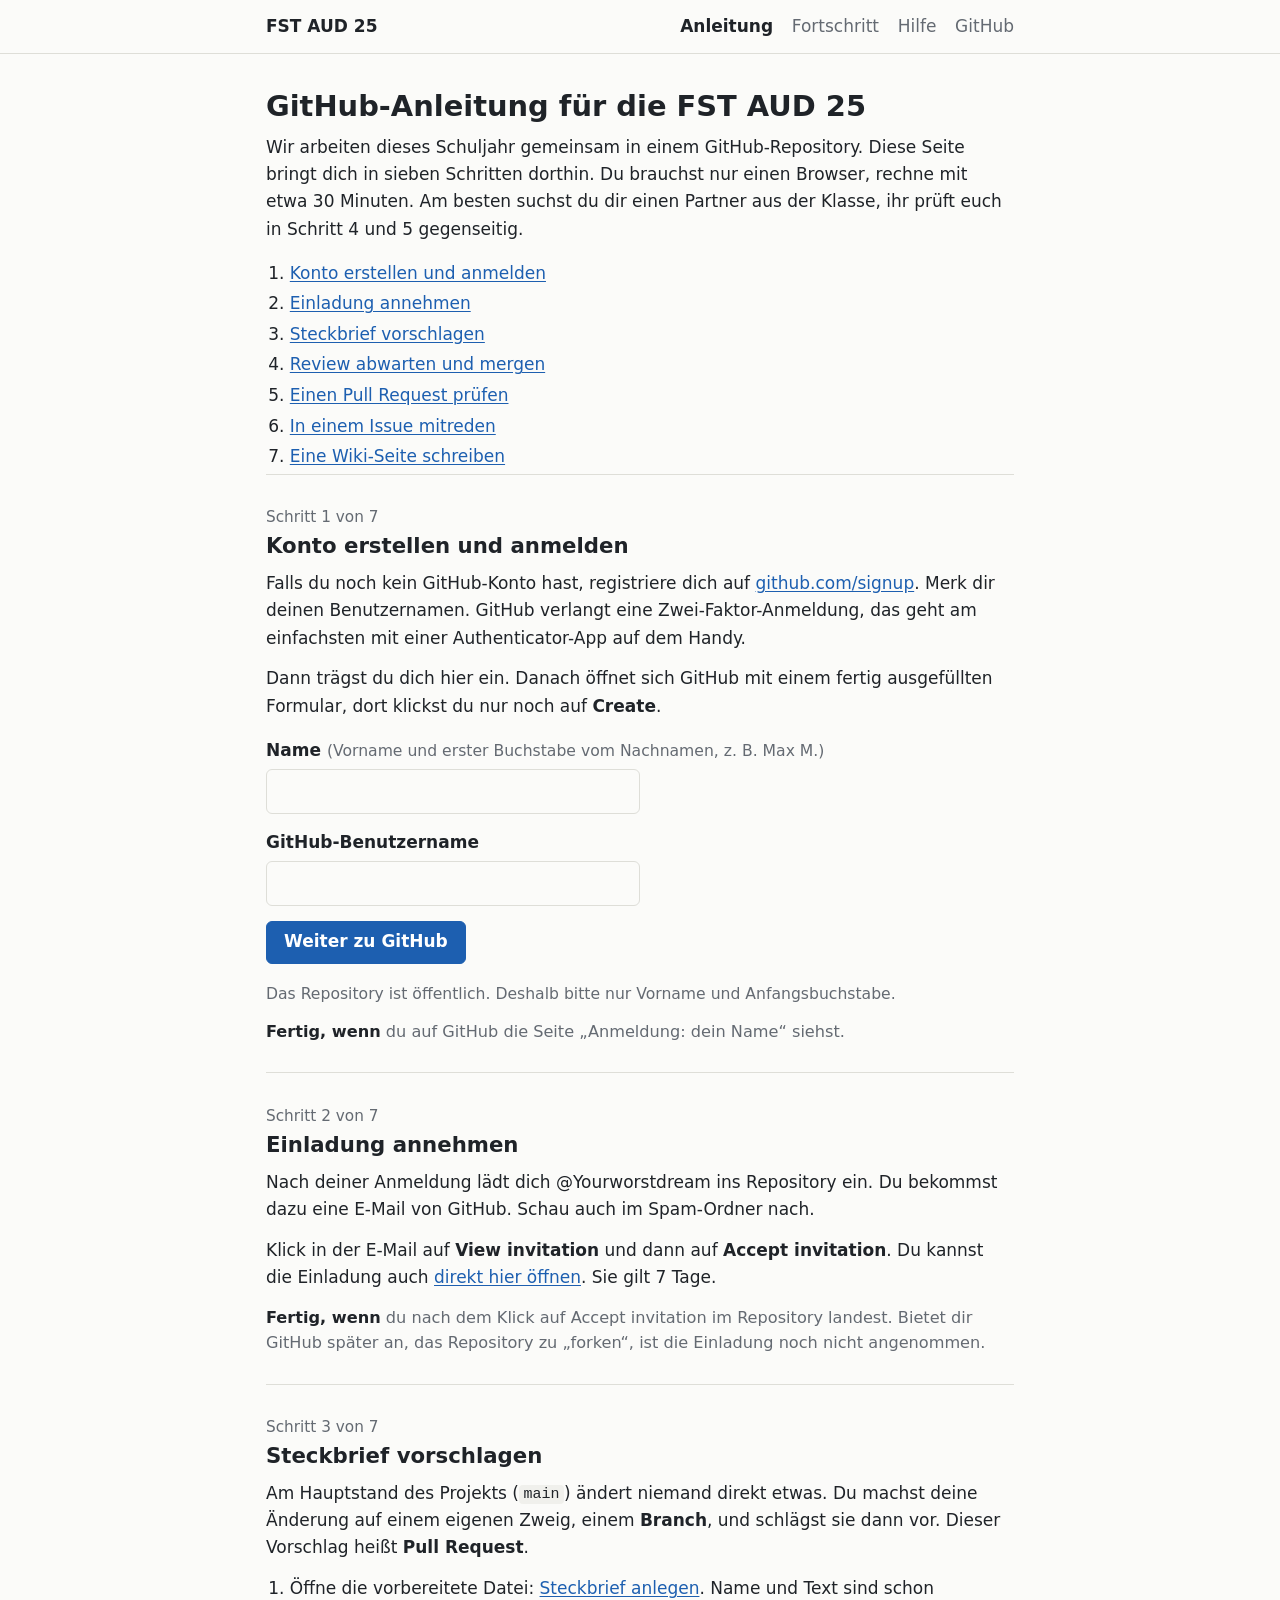
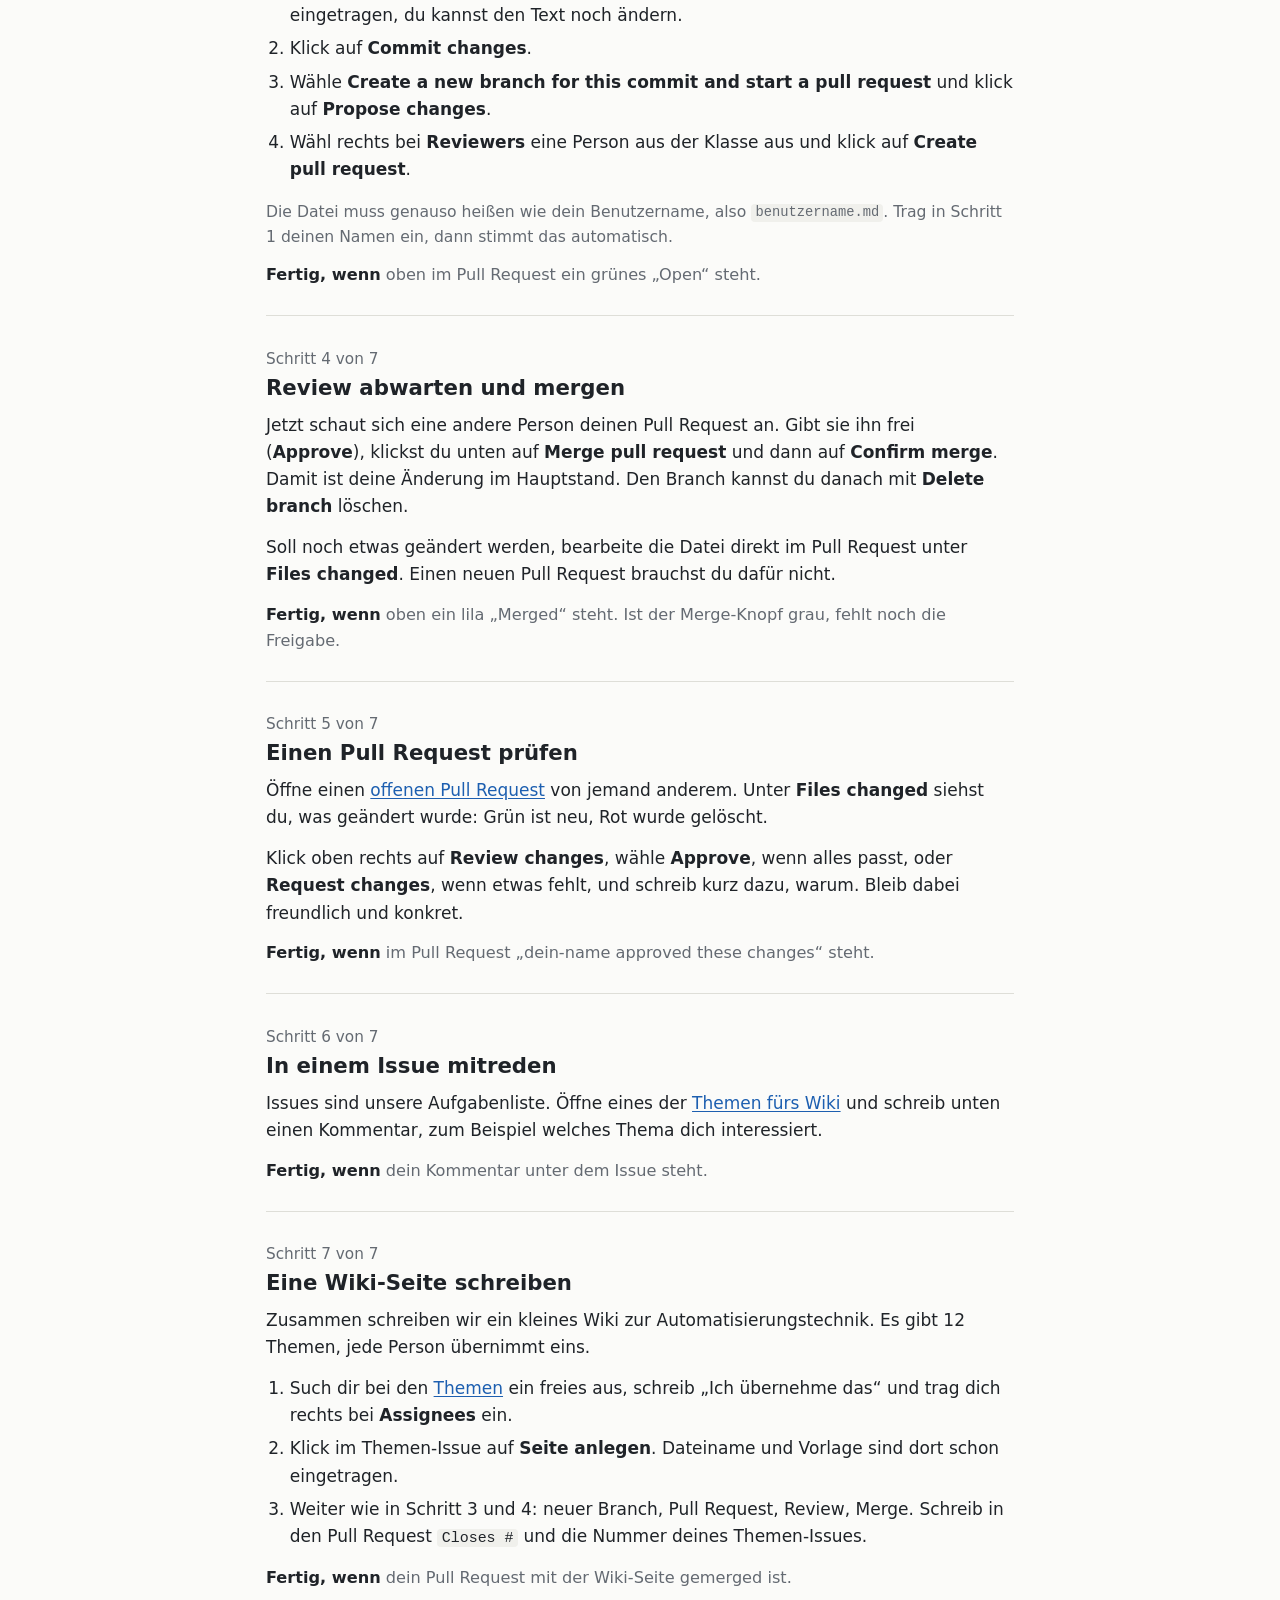
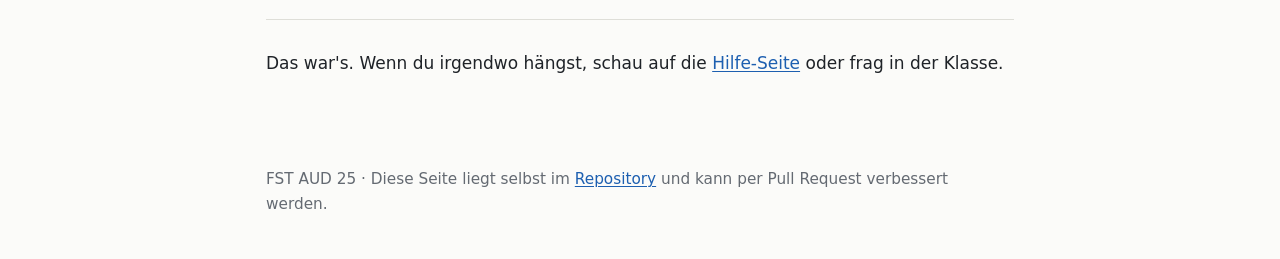
==== commit fd3c76de: "Feinschliff: Aktualisierungstexte, Schritt 7, Druckansicht - GitHub startet geplante Läufe oft nur a" ====
--- a/index.html
+++ b/index.html
@@ -5,6 +5,8 @@
 <meta name="viewport" content="width=device-width, initial-scale=1">
 <title>GitHub-Anleitung · FST AUD 25</title>
 <meta name="description" content="In sieben Schritten ins gemeinsame GitHub-Repository der FST AUD 25.">
+<meta property="og:title" content="GitHub-Anleitung für die FST AUD 25">
+<meta property="og:description" content="In sieben Schritten ins gemeinsame GitHub-Repository. Du brauchst nur einen Browser.">
 <link rel="icon" href="assets/favicon.svg" type="image/svg+xml">
 <link rel="stylesheet" href="assets/style.css">
 <script src="assets/common.js" defer></script>
@@ -26,6 +28,7 @@
 
 <main>
   <h1>GitHub-Anleitung für die FST AUD 25</h1>
+  <p class="nur-druck druck-kopf"><img src="assets/qr-anleitung.svg" alt="">Online mit allen Links und dem Anmeldeformular:<br>yourworstdream.github.io/FSTAUD25</p>
   <p>Wir arbeiten dieses Schuljahr gemeinsam in einem GitHub-Repository. Diese Seite bringt dich in sieben Schritten dorthin. Du brauchst nur einen Browser, rechne mit etwa 30 Minuten. Am besten suchst du dir einen Partner aus der Klasse, ihr prüft euch in Schritt 4 und 5 gegenseitig.</p>
 
   <ol class="uebersicht" id="uebersicht">
@@ -49,6 +52,7 @@
     <p>Falls du noch kein GitHub-Konto hast, registriere dich auf <a href="https://github.com/signup">github.com/signup</a>. Merk dir deinen Benutzernamen. GitHub verlangt eine Zwei-Faktor-Anmeldung, das geht am einfachsten mit einer Authenticator-App auf dem Handy.</p>
     <p>Dann trägst du dich hier ein. Danach öffnet sich GitHub mit einem fertig ausgefüllten Formular, dort klickst du nur noch auf <b>Create</b>.</p>
 
+    <p class="nur-druck">Das Formular dazu findest du auf der Online-Seite (QR-Code oben).</p>
     <form class="formular" id="anmelde-form" novalidate>
       <label>Name <span class="leise">(Vorname und erster Buchstabe vom Nachnamen, z.&nbsp;B. Max M.)</span>
         <input id="f-name" required maxlength="40" autocomplete="off">
@@ -59,6 +63,7 @@
       <p class="meldung" id="f-meldung" aria-live="polite" hidden></p>
       <button class="knopf" type="submit">Weiter zu GitHub</button>
     </form>
+    <noscript><p>Ohne JavaScript geht es direkt über das <a href="https://github.com/Yourworstdream/FSTAUD25/issues/new?template=anmeldung.yml">Anmelde-Formular auf GitHub</a>.</p></noscript>
 
     <div class="kasten" id="anmelde-erfolg" hidden>
       <p>GitHub wurde in einem neuen Tab geöffnet. Klick dort auf <b>Create</b>, dann bist du angemeldet. Kein neuer Tab? <a id="anmelde-link" href="#" target="_blank" rel="noopener">Formular hier öffnen</a>.</p>
@@ -72,7 +77,7 @@
     <h2>Einladung annehmen</h2>
     <p>Nach deiner Anmeldung lädt dich @Yourworstdream ins Repository ein. Du bekommst dazu eine E-Mail von GitHub. Schau auch im Spam-Ordner nach.</p>
     <p>Klick in der E-Mail auf <b>View invitation</b> und dann auf <b>Accept invitation</b>. Du kannst die Einladung auch <a href="https://github.com/Yourworstdream/FSTAUD25/invitations" data-repo="/invitations">direkt hier öffnen</a>. Sie gilt 7 Tage.</p>
-    <p class="fertig"><b>Fertig, wenn</b> dein Anmelde-Issue automatisch geschlossen wurde. Bietet dir GitHub später an, das Repository zu „forken“, ist die Einladung noch nicht angenommen.</p>
+    <p class="fertig"><b>Fertig, wenn</b> du nach dem Klick auf Accept invitation im Repository landest. Bietet dir GitHub später an, das Repository zu „forken“, ist die Einladung noch nicht angenommen.</p>
   </section>
 
   <section class="schritt" id="schritt-3">
@@ -118,7 +123,7 @@
     <p>Zusammen schreiben wir ein kleines Wiki zur Automatisierungstechnik. Es gibt 12 Themen, jede Person übernimmt eins.</p>
     <ol>
       <li>Such dir bei den <a href="https://github.com/Yourworstdream/FSTAUD25/issues?q=is%3Aissue+is%3Aopen+label%3Athema" data-repo="/issues?q=is%3Aissue+is%3Aopen+label%3Athema">Themen</a> ein freies aus, schreib „Ich übernehme das“ und trag dich rechts bei <b>Assignees</b> ein.</li>
-      <li>Leg die Seite mit der <a id="thema-link" href="https://github.com/Yourworstdream/FSTAUD25/new/main/projekt/themen">Vorlage</a> an und gib ihr einen Namen wie <code>03-sensoren.md</code>.</li>
+      <li>Klick im Themen-Issue auf <b>Seite anlegen</b>. Dateiname und Vorlage sind dort schon eingetragen.</li>
       <li>Weiter wie in Schritt 3 und 4: neuer Branch, Pull Request, Review, Merge. Schreib in den Pull Request <code>Closes #</code> und die Nummer deines Themen-Issues.</li>
     </ol>
     <p class="fertig"><b>Fertig, wenn</b> dein Pull Request mit der Wiki-Seite gemerged ist.</p>
--- a/assets/style.css
+++ b/assets/style.css
@@ -167,6 +167,20 @@
 html.vollbild { font-size: 125%; }
 html.vollbild .kopf, html.vollbild .fuss { display: none; }
 
+/* Ausdruck als Handzettel */
+.nur-druck { display: none; }
+@media print {
+  :root { --bg: #fff; --text: #000; --muted: #444; --linie: #bbb; --flaeche: #f1f1f1; --akzent: #000; --ok: #000; }
+  html { font-size: 10.5pt; }
+  .kopf, .fuss, .formular, #anmelde-erfolg, #ich, noscript { display: none !important; }
+  main { max-width: none; padding: 0; }
+  a { color: inherit; text-decoration: none; }
+  .schritt { break-inside: avoid; padding: 1rem 0 .4rem; }
+  .nur-druck { display: block; }
+  .druck-kopf { display: flex; align-items: center; gap: 1rem; margin: 0 0 1rem; }
+  .druck-kopf img { width: 90px; height: 90px; }
+}
+
 @media (prefers-reduced-motion: reduce) {
   * { animation: none !important; }
 }
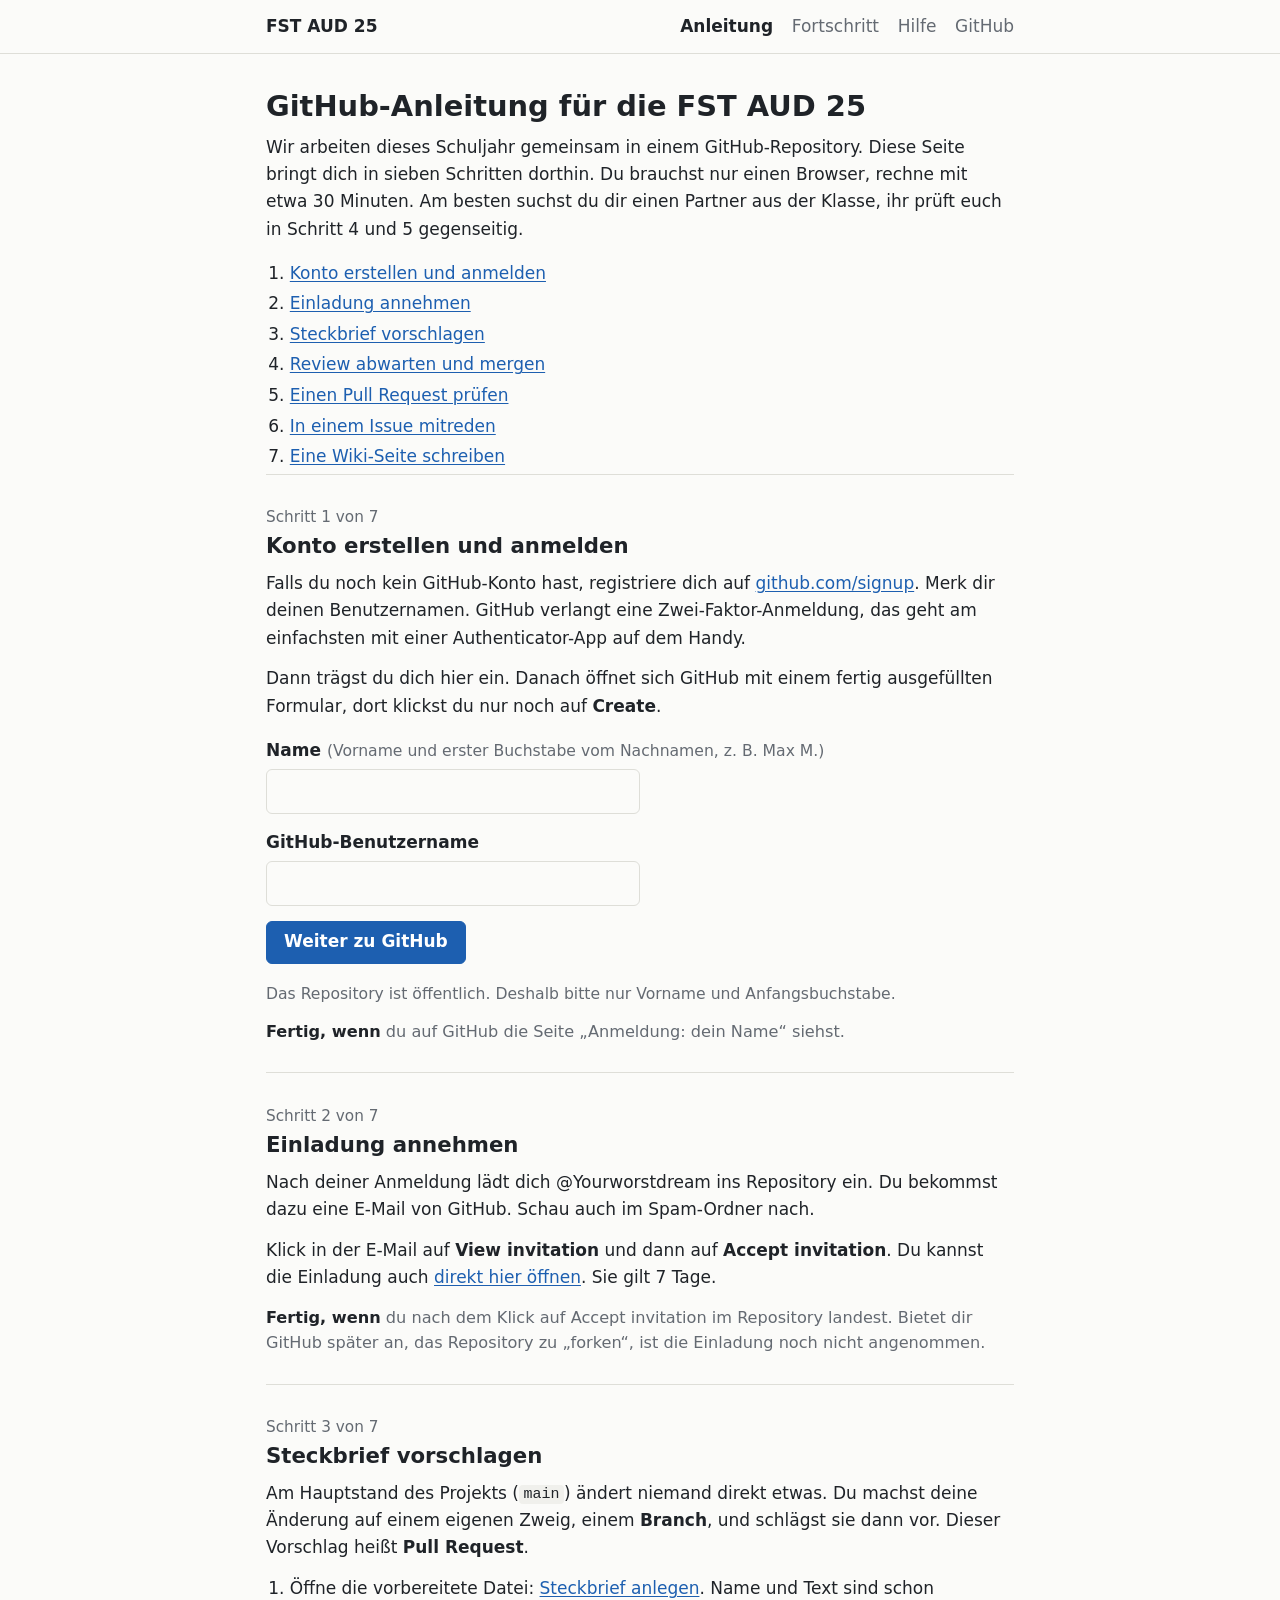
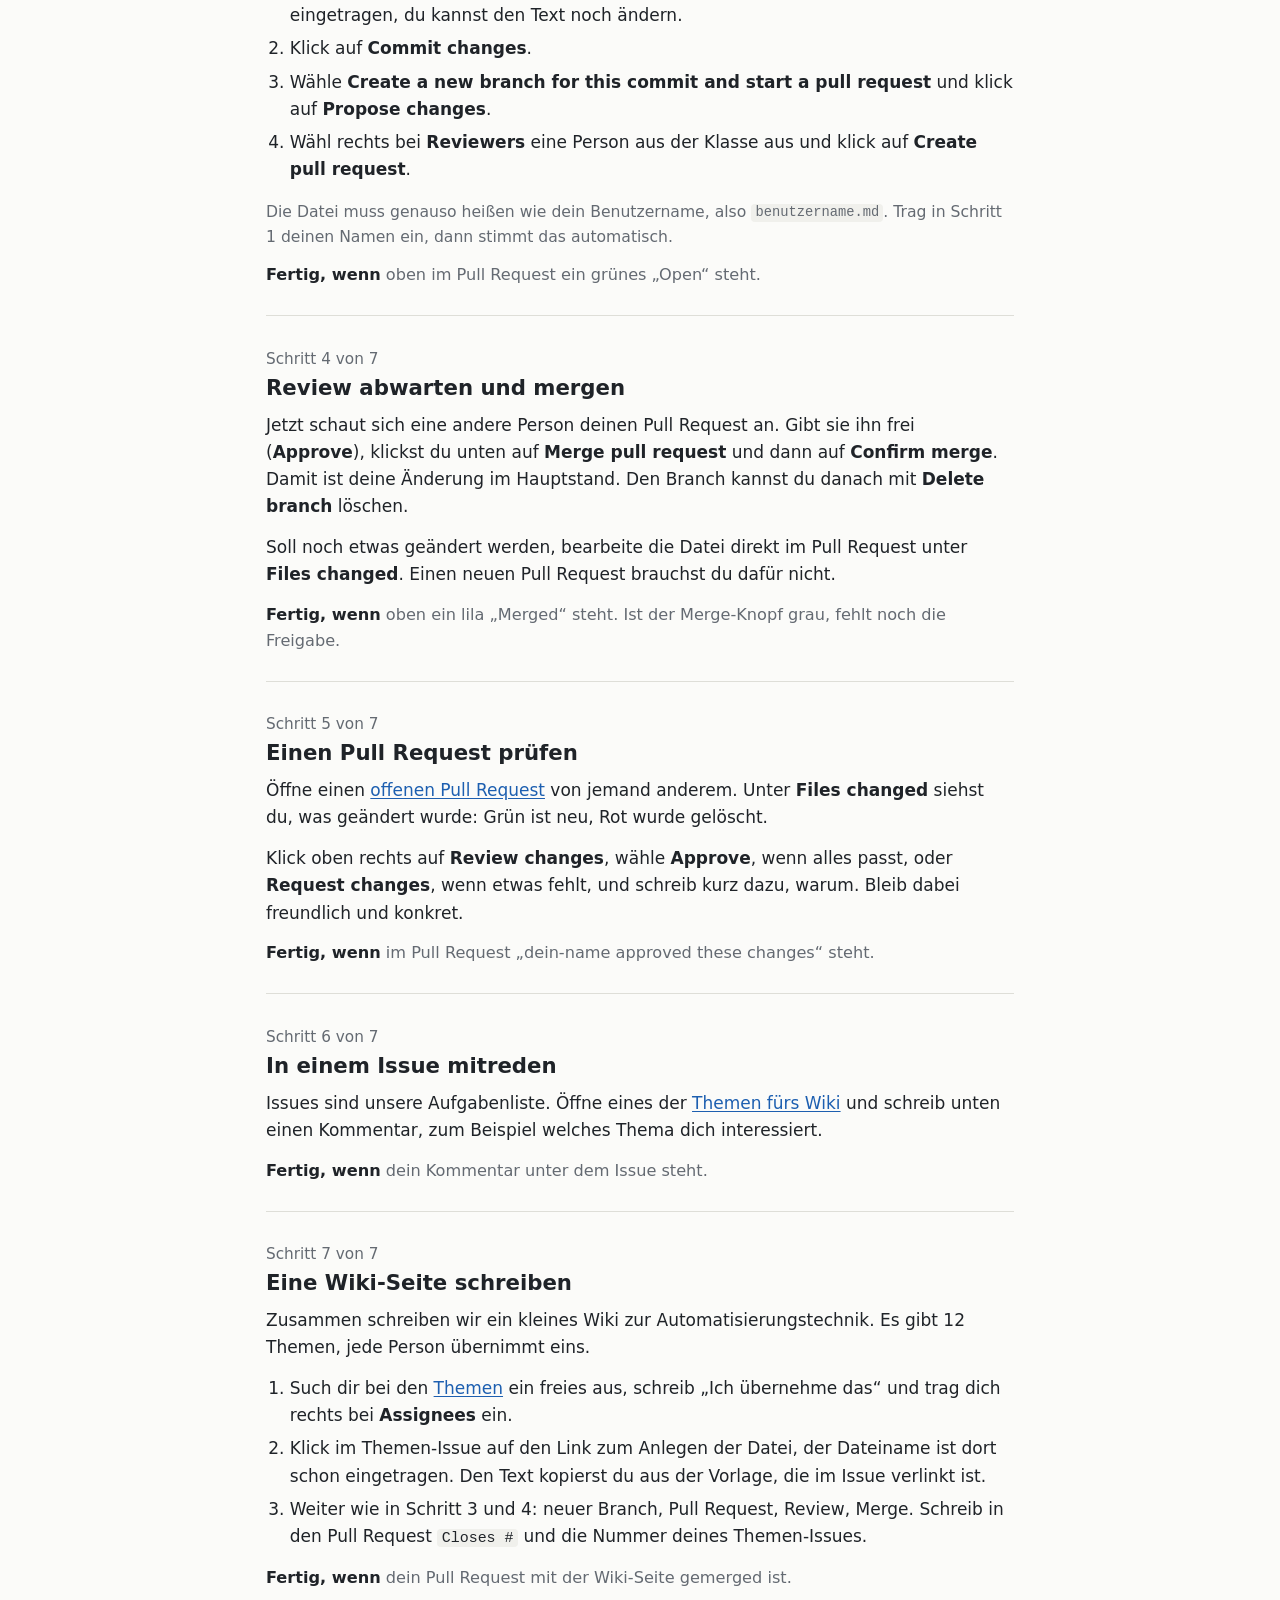
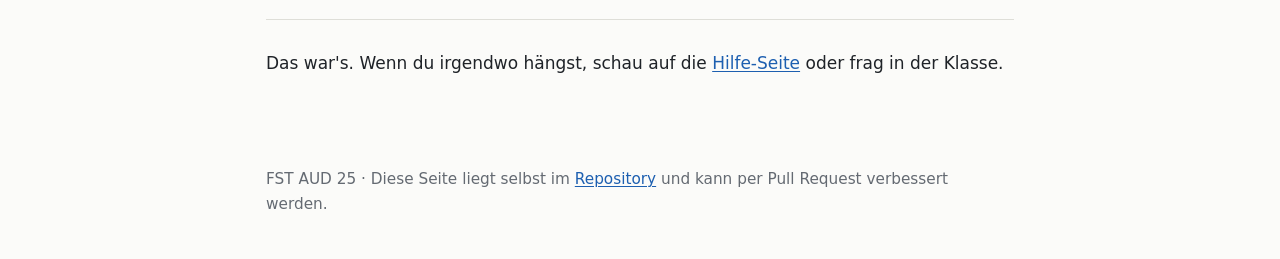
==== commit 3b3f026f: "Schritt 7 an die Themen-Issues angepasst Die Themen-Issues verlinken die neue Datei mit fertigem Nam" ====
--- a/index.html
+++ b/index.html
@@ -123,7 +123,7 @@
     <p>Zusammen schreiben wir ein kleines Wiki zur Automatisierungstechnik. Es gibt 12 Themen, jede Person übernimmt eins.</p>
     <ol>
       <li>Such dir bei den <a href="https://github.com/Yourworstdream/FSTAUD25/issues?q=is%3Aissue+is%3Aopen+label%3Athema" data-repo="/issues?q=is%3Aissue+is%3Aopen+label%3Athema">Themen</a> ein freies aus, schreib „Ich übernehme das“ und trag dich rechts bei <b>Assignees</b> ein.</li>
-      <li>Klick im Themen-Issue auf <b>Seite anlegen</b>. Dateiname und Vorlage sind dort schon eingetragen.</li>
+      <li>Klick im Themen-Issue auf den Link zum Anlegen der Datei, der Dateiname ist dort schon eingetragen. Den Text kopierst du aus der Vorlage, die im Issue verlinkt ist.</li>
       <li>Weiter wie in Schritt 3 und 4: neuer Branch, Pull Request, Review, Merge. Schreib in den Pull Request <code>Closes #</code> und die Nummer deines Themen-Issues.</li>
     </ol>
     <p class="fertig"><b>Fertig, wenn</b> dein Pull Request mit der Wiki-Seite gemerged ist.</p>
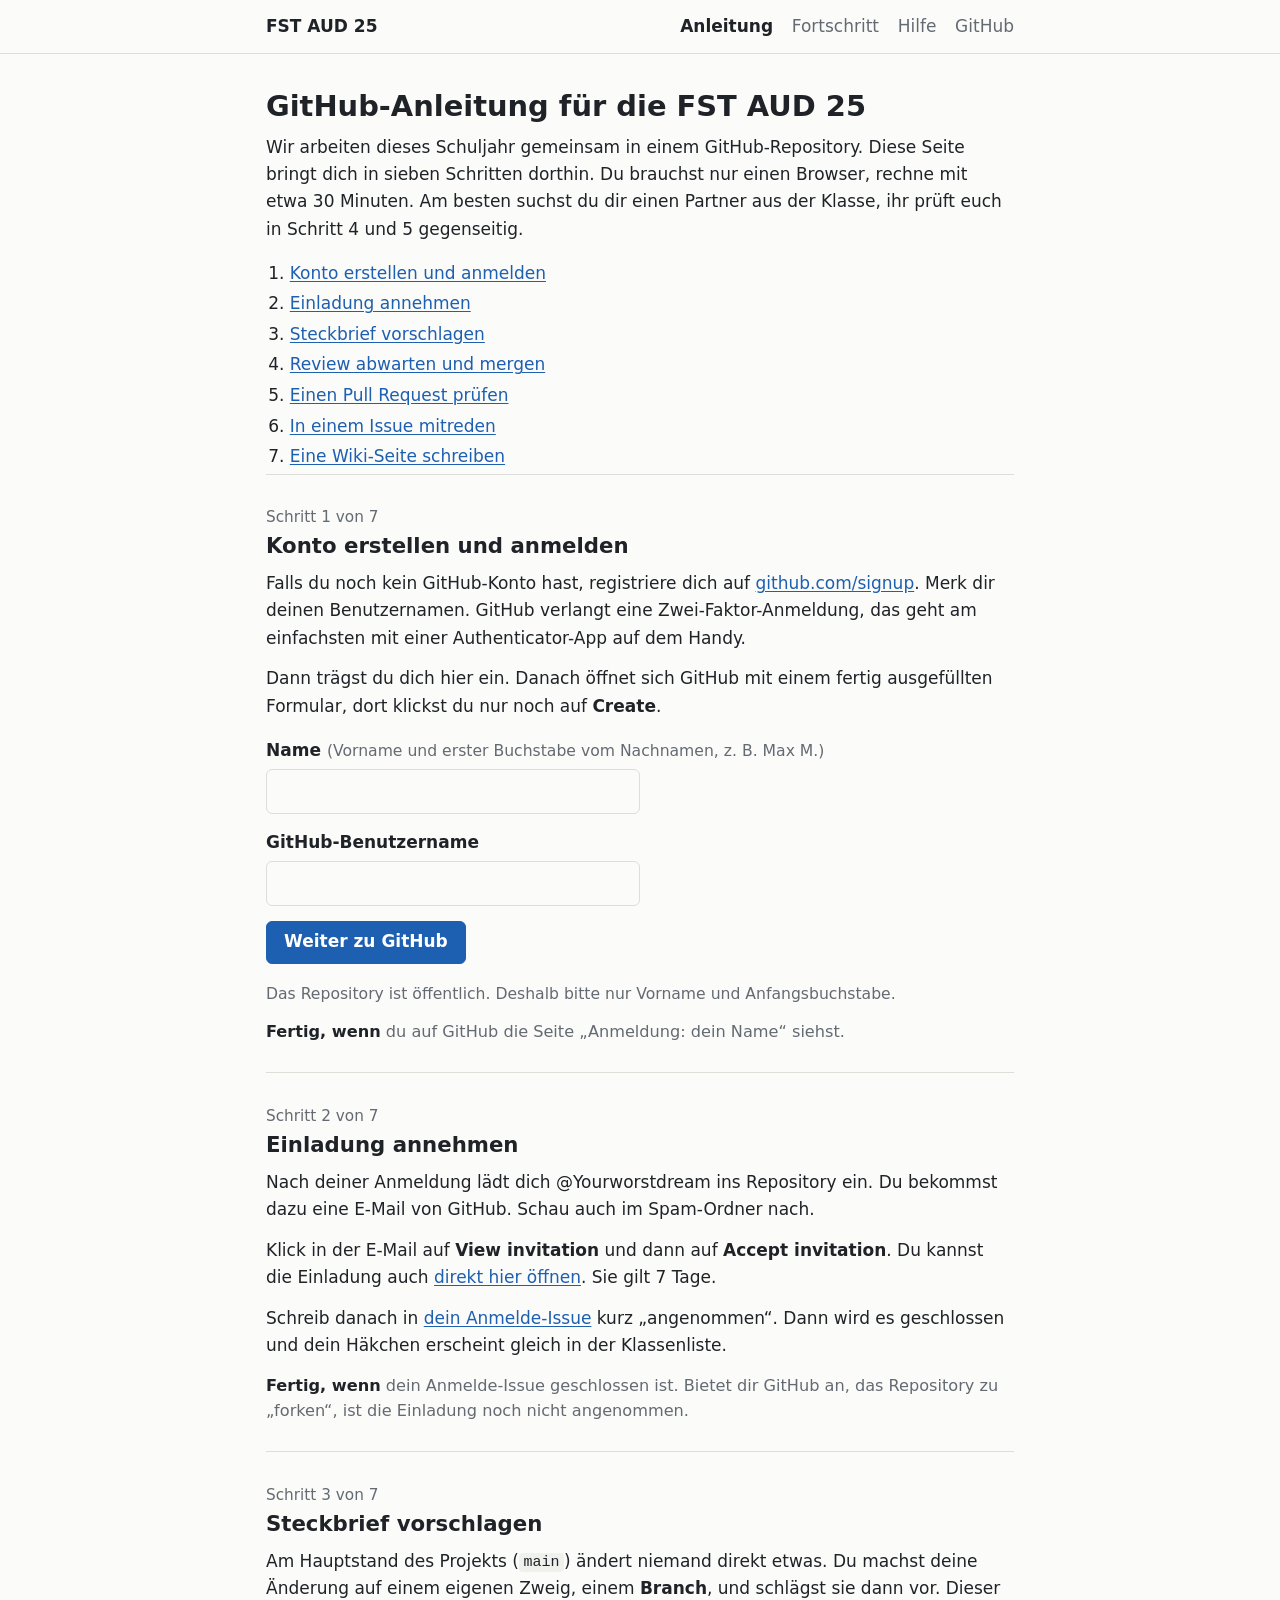
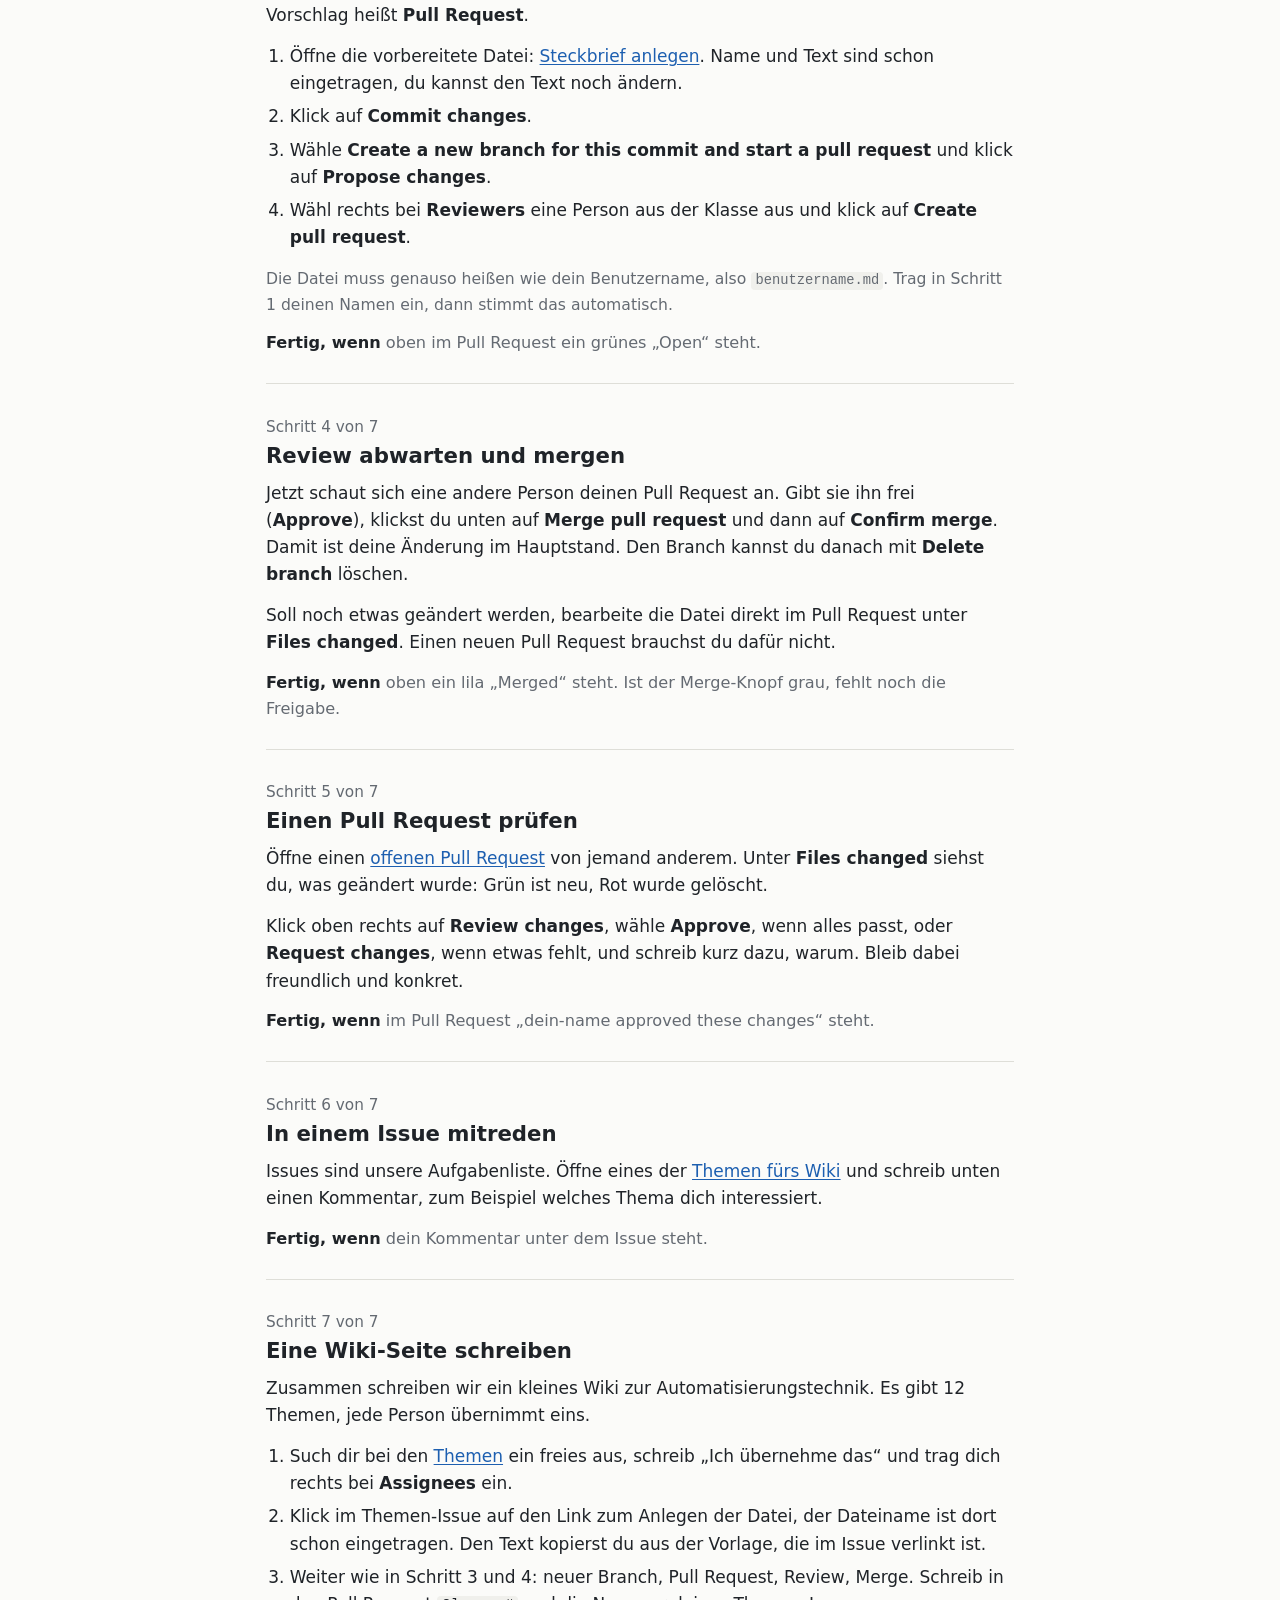
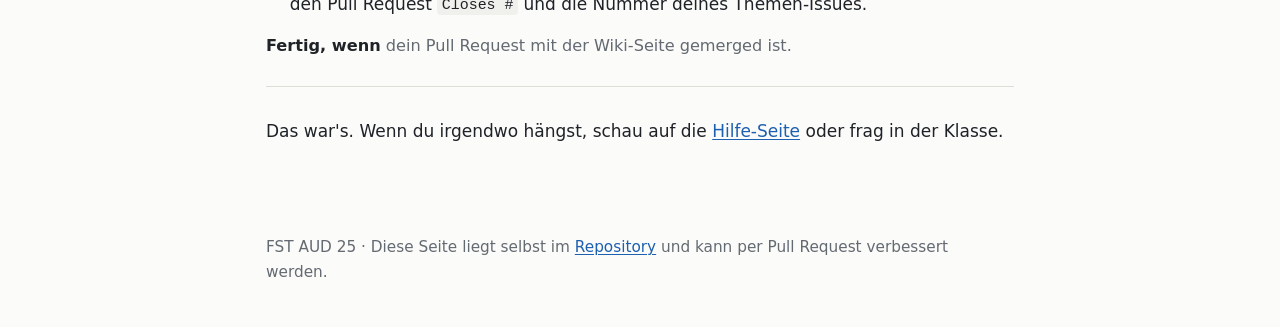
==== commit 2c354204: "Häkchen „Einladung“ sofort, Tests für das Skript - Nach dem Annehmen der Einladung schreibt man „ang" ====
--- a/index.html
+++ b/index.html
@@ -77,7 +77,8 @@
     <h2>Einladung annehmen</h2>
     <p>Nach deiner Anmeldung lädt dich @Yourworstdream ins Repository ein. Du bekommst dazu eine E-Mail von GitHub. Schau auch im Spam-Ordner nach.</p>
     <p>Klick in der E-Mail auf <b>View invitation</b> und dann auf <b>Accept invitation</b>. Du kannst die Einladung auch <a href="https://github.com/Yourworstdream/FSTAUD25/invitations" data-repo="/invitations">direkt hier öffnen</a>. Sie gilt 7 Tage.</p>
-    <p class="fertig"><b>Fertig, wenn</b> du nach dem Klick auf Accept invitation im Repository landest. Bietet dir GitHub später an, das Repository zu „forken“, ist die Einladung noch nicht angenommen.</p>
+    <p>Schreib danach in <a id="anmelde-issue-link" href="https://github.com/Yourworstdream/FSTAUD25/issues?q=is%3Aissue+label%3Aanmeldung">dein Anmelde-Issue</a> kurz „angenommen“. Dann wird es geschlossen und dein Häkchen erscheint gleich in der Klassenliste.</p>
+    <p class="fertig"><b>Fertig, wenn</b> dein Anmelde-Issue geschlossen ist. Bietet dir GitHub an, das Repository zu „forken“, ist die Einladung noch nicht angenommen.</p>
   </section>
 
   <section class="schritt" id="schritt-3">
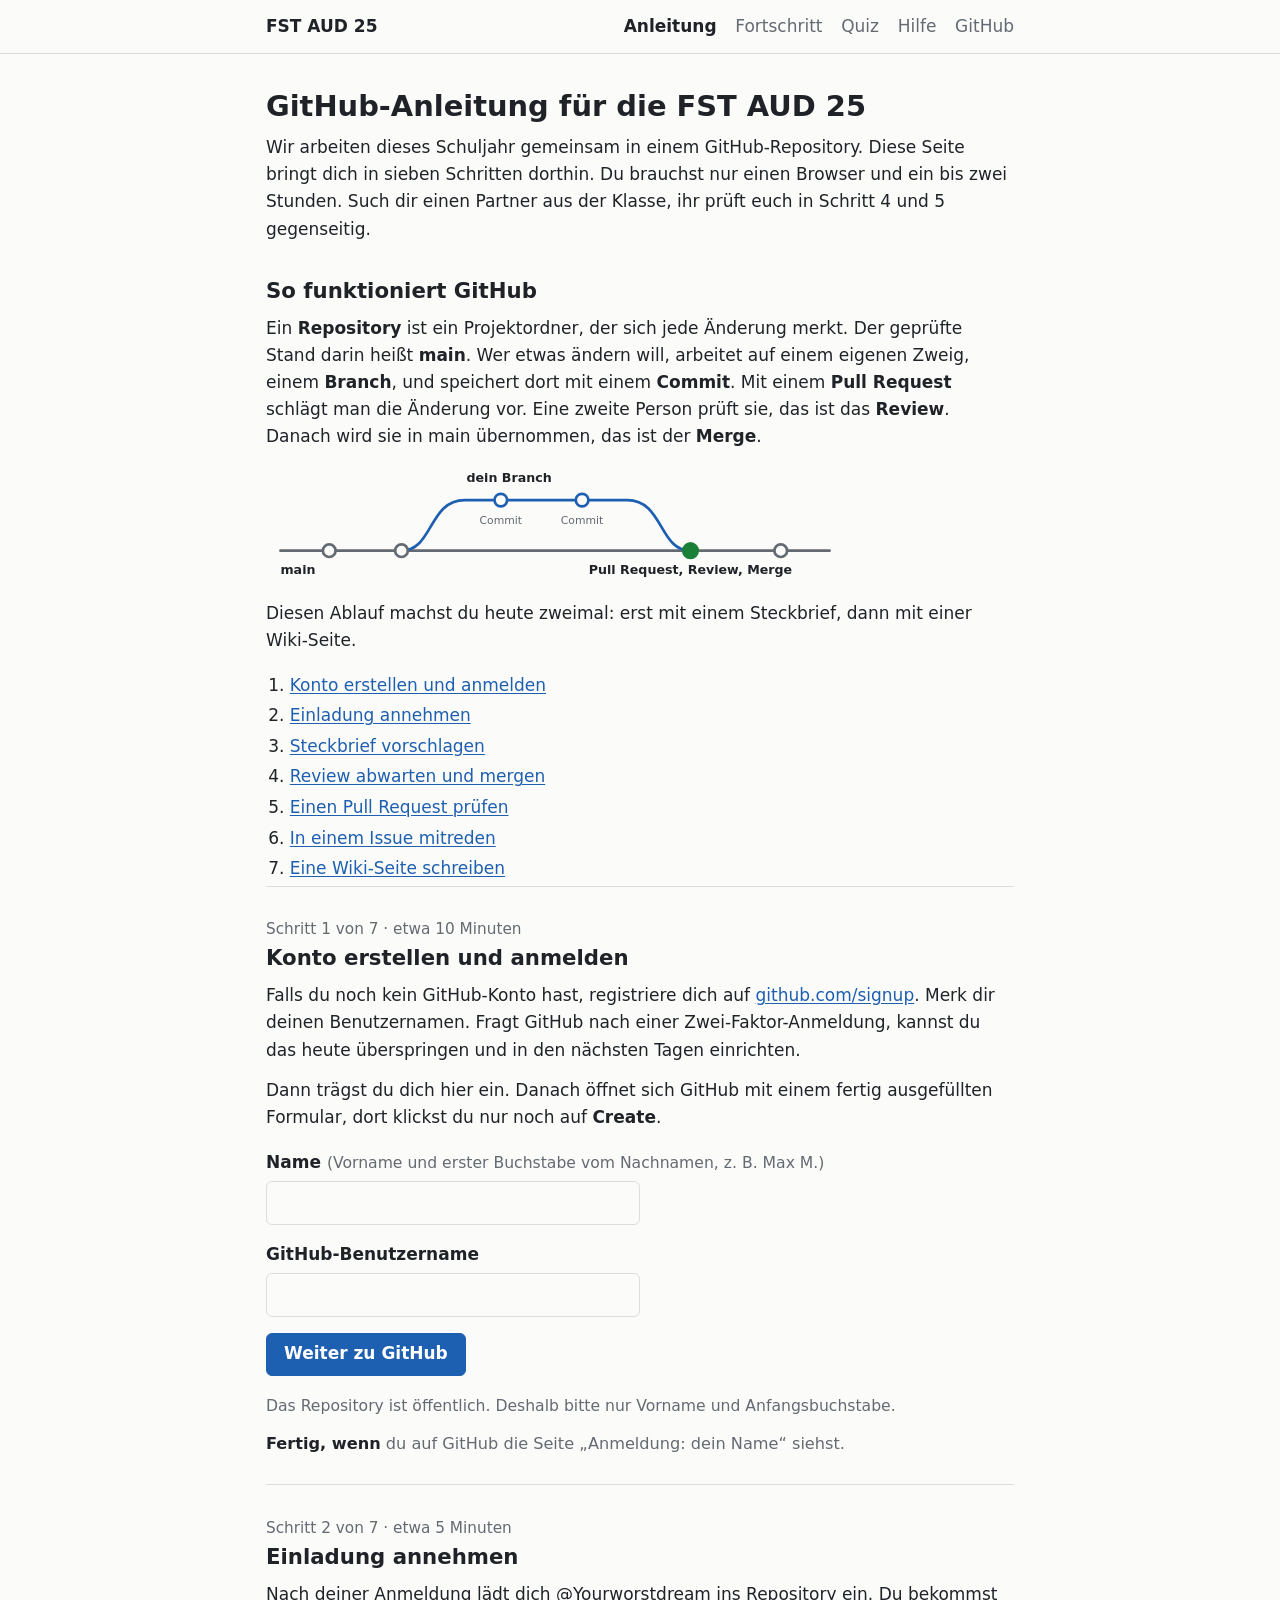
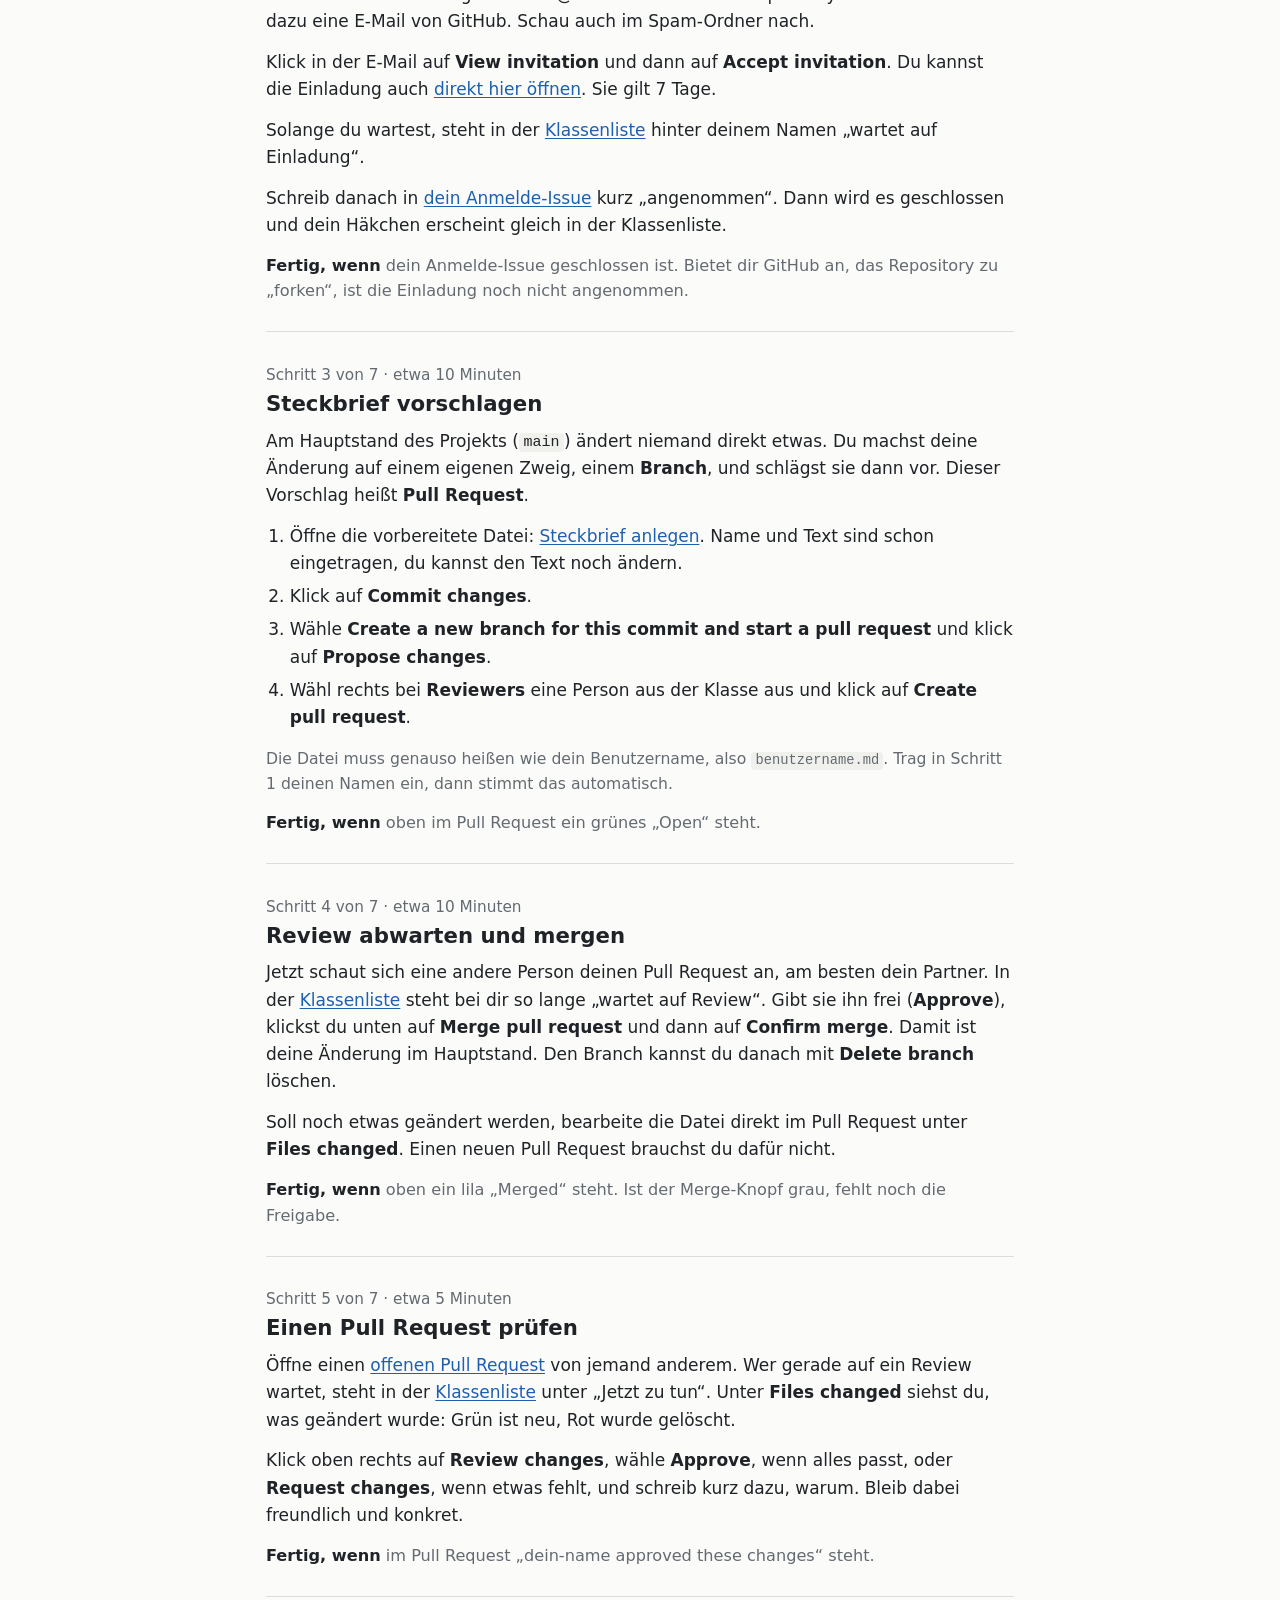
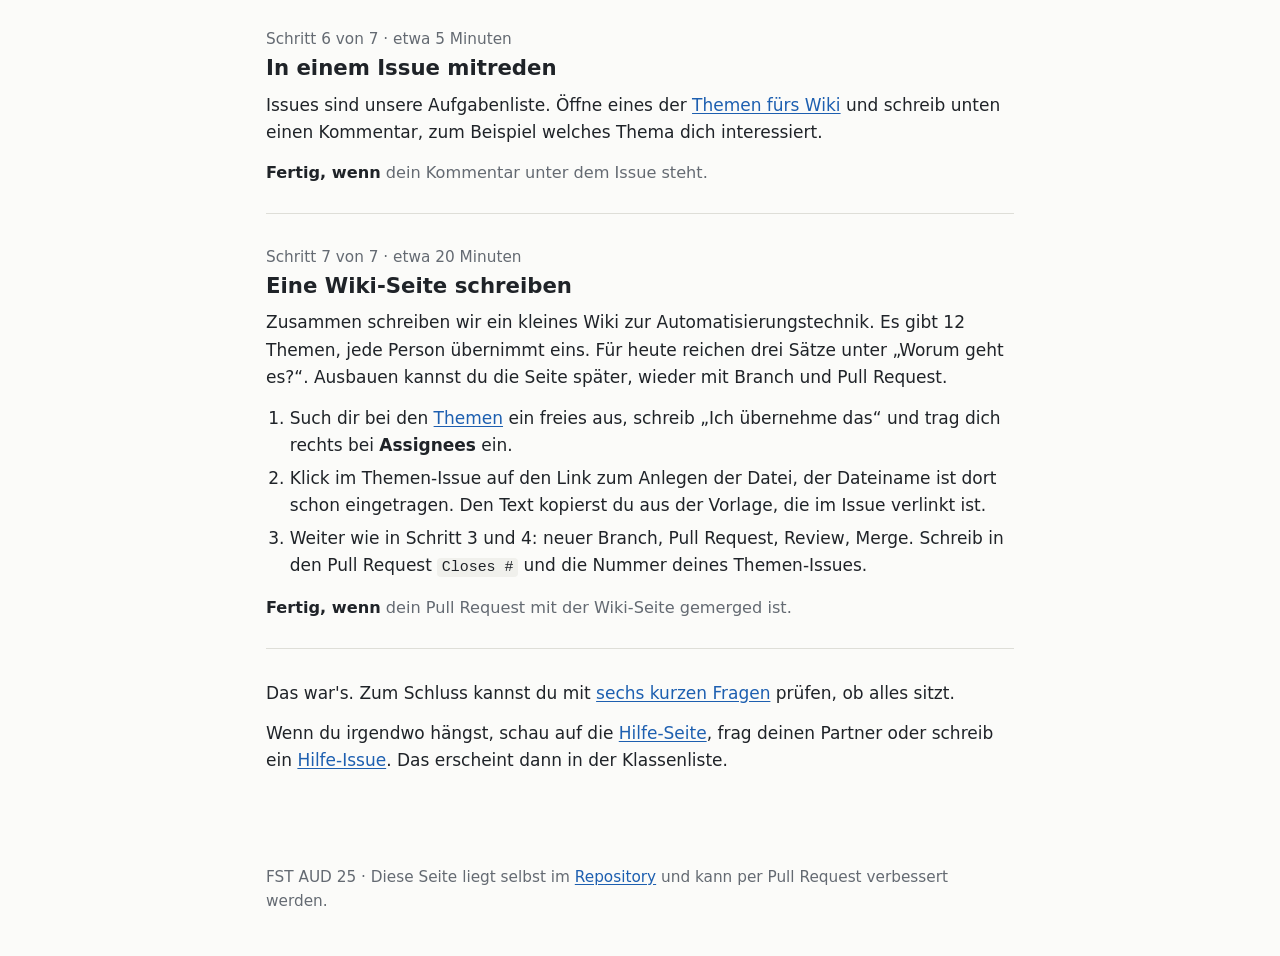
==== commit bca6aaa1: "Klassenliste zeigt, wer worauf wartet; Beamer-Ansicht; Quiz Für die Unterrichtsstunde (ein bis zwei " ====
--- a/index.html
+++ b/index.html
@@ -20,6 +20,7 @@
     <nav aria-label="Seiten">
       <a href="./" aria-current="page">Anleitung</a>
       <a href="fortschritt.html">Fortschritt</a>
+      <a href="quiz.html">Quiz</a>
       <a href="hilfe.html">Hilfe</a>
       <a href="https://github.com/Yourworstdream/FSTAUD25" data-repo="">GitHub</a>
     </nav>
@@ -29,7 +30,23 @@
 <main>
   <h1>GitHub-Anleitung für die FST AUD 25</h1>
   <p class="nur-druck druck-kopf"><img src="assets/qr-anleitung.svg" alt="">Online mit allen Links und dem Anmeldeformular:<br>yourworstdream.github.io/FSTAUD25</p>
-  <p>Wir arbeiten dieses Schuljahr gemeinsam in einem GitHub-Repository. Diese Seite bringt dich in sieben Schritten dorthin. Du brauchst nur einen Browser, rechne mit etwa 30 Minuten. Am besten suchst du dir einen Partner aus der Klasse, ihr prüft euch in Schritt 4 und 5 gegenseitig.</p>
+  <p>Wir arbeiten dieses Schuljahr gemeinsam in einem GitHub-Repository. Diese Seite bringt dich in sieben Schritten dorthin. Du brauchst nur einen Browser und ein bis zwei Stunden. Such dir einen Partner aus der Klasse, ihr prüft euch in Schritt 4 und 5 gegenseitig.</p>
+
+  <h2 class="prinzip-titel">So funktioniert GitHub</h2>
+  <p>Ein <b>Repository</b> ist ein Projektordner, der sich jede Änderung merkt. Der geprüfte Stand darin heißt <b>main</b>. Wer etwas ändern will, arbeitet auf einem eigenen Zweig, einem <b>Branch</b>, und speichert dort mit einem <b>Commit</b>. Mit einem <b>Pull Request</b> schlägt man die Änderung vor. Eine zweite Person prüft sie, das ist das <b>Review</b>. Danach wird sie in main übernommen, das ist der <b>Merge</b>.</p>
+  <svg class="ablauf" viewBox="0 0 640 132" role="img" aria-label="Von main zweigt ein Branch ab. Darauf liegen zwei Commits. Nach Pull Request und Review führt der Merge den Branch zurück in main.">
+    <line x1="16" y1="96" x2="624" y2="96" class="l-main"/>
+    <path d="M150 96 C 185 96, 180 40, 220 40 L 400 40 C 440 40, 435 96, 470 96" class="l-branch"/>
+    <circle cx="70" cy="96" r="7" class="p-main"/><circle cx="150" cy="96" r="7" class="p-main"/>
+    <circle cx="260" cy="40" r="7" class="p-branch"/><circle cx="350" cy="40" r="7" class="p-branch"/>
+    <circle cx="470" cy="96" r="8" class="p-merge"/><circle cx="570" cy="96" r="7" class="p-main"/>
+    <text x="16" y="122">main</text>
+    <text x="222" y="20">dein Branch</text>
+    <text x="260" y="66" text-anchor="middle" class="klein">Commit</text>
+    <text x="350" y="66" text-anchor="middle" class="klein">Commit</text>
+    <text x="470" y="122" text-anchor="middle">Pull Request, Review, Merge</text>
+  </svg>
+  <p>Diesen Ablauf machst du heute zweimal: erst mit einem Steckbrief, dann mit einer Wiki-Seite.</p>
 
   <ol class="uebersicht" id="uebersicht">
     <li data-schritt="anmeldung"><a href="#schritt-1">Konto erstellen und anmelden</a></li>
@@ -47,9 +64,9 @@
   </div>
 
   <section class="schritt" id="schritt-1">
-    <p class="schritt-nr">Schritt 1 von 7</p>
+    <p class="schritt-nr" data-dauer="etwa 10 Minuten">Schritt 1 von 7 · etwa 10 Minuten</p>
     <h2>Konto erstellen und anmelden</h2>
-    <p>Falls du noch kein GitHub-Konto hast, registriere dich auf <a href="https://github.com/signup">github.com/signup</a>. Merk dir deinen Benutzernamen. GitHub verlangt eine Zwei-Faktor-Anmeldung, das geht am einfachsten mit einer Authenticator-App auf dem Handy.</p>
+    <p>Falls du noch kein GitHub-Konto hast, registriere dich auf <a href="https://github.com/signup">github.com/signup</a>. Merk dir deinen Benutzernamen. Fragt GitHub nach einer Zwei-Faktor-Anmeldung, kannst du das heute überspringen und in den nächsten Tagen einrichten.</p>
     <p>Dann trägst du dich hier ein. Danach öffnet sich GitHub mit einem fertig ausgefüllten Formular, dort klickst du nur noch auf <b>Create</b>.</p>
 
     <p class="nur-druck">Das Formular dazu findest du auf der Online-Seite (QR-Code oben).</p>
@@ -73,16 +90,17 @@
   </section>
 
   <section class="schritt" id="schritt-2">
-    <p class="schritt-nr">Schritt 2 von 7</p>
+    <p class="schritt-nr" data-dauer="etwa 5 Minuten">Schritt 2 von 7 · etwa 5 Minuten</p>
     <h2>Einladung annehmen</h2>
     <p>Nach deiner Anmeldung lädt dich @Yourworstdream ins Repository ein. Du bekommst dazu eine E-Mail von GitHub. Schau auch im Spam-Ordner nach.</p>
     <p>Klick in der E-Mail auf <b>View invitation</b> und dann auf <b>Accept invitation</b>. Du kannst die Einladung auch <a href="https://github.com/Yourworstdream/FSTAUD25/invitations" data-repo="/invitations">direkt hier öffnen</a>. Sie gilt 7 Tage.</p>
+    <p>Solange du wartest, steht in der <a href="fortschritt.html">Klassenliste</a> hinter deinem Namen „wartet auf Einladung“.</p>
     <p>Schreib danach in <a id="anmelde-issue-link" href="https://github.com/Yourworstdream/FSTAUD25/issues?q=is%3Aissue+label%3Aanmeldung">dein Anmelde-Issue</a> kurz „angenommen“. Dann wird es geschlossen und dein Häkchen erscheint gleich in der Klassenliste.</p>
     <p class="fertig"><b>Fertig, wenn</b> dein Anmelde-Issue geschlossen ist. Bietet dir GitHub an, das Repository zu „forken“, ist die Einladung noch nicht angenommen.</p>
   </section>
 
   <section class="schritt" id="schritt-3">
-    <p class="schritt-nr">Schritt 3 von 7</p>
+    <p class="schritt-nr" data-dauer="etwa 10 Minuten">Schritt 3 von 7 · etwa 10 Minuten</p>
     <h2>Steckbrief vorschlagen</h2>
     <p>Am Hauptstand des Projekts (<code>main</code>) ändert niemand direkt etwas. Du machst deine Änderung auf einem eigenen Zweig, einem <b>Branch</b>, und schlägst sie dann vor. Dieser Vorschlag heißt <b>Pull Request</b>.</p>
     <ol>
@@ -96,32 +114,32 @@
   </section>
 
   <section class="schritt" id="schritt-4">
-    <p class="schritt-nr">Schritt 4 von 7</p>
+    <p class="schritt-nr" data-dauer="etwa 10 Minuten">Schritt 4 von 7 · etwa 10 Minuten</p>
     <h2>Review abwarten und mergen</h2>
-    <p>Jetzt schaut sich eine andere Person deinen Pull Request an. Gibt sie ihn frei (<b>Approve</b>), klickst du unten auf <b>Merge pull request</b> und dann auf <b>Confirm merge</b>. Damit ist deine Änderung im Hauptstand. Den Branch kannst du danach mit <b>Delete branch</b> löschen.</p>
+    <p>Jetzt schaut sich eine andere Person deinen Pull Request an, am besten dein Partner. In der <a href="fortschritt.html">Klassenliste</a> steht bei dir so lange „wartet auf Review“. Gibt sie ihn frei (<b>Approve</b>), klickst du unten auf <b>Merge pull request</b> und dann auf <b>Confirm merge</b>. Damit ist deine Änderung im Hauptstand. Den Branch kannst du danach mit <b>Delete branch</b> löschen.</p>
     <p>Soll noch etwas geändert werden, bearbeite die Datei direkt im Pull Request unter <b>Files changed</b>. Einen neuen Pull Request brauchst du dafür nicht.</p>
     <p class="fertig"><b>Fertig, wenn</b> oben ein lila „Merged“ steht. Ist der Merge-Knopf grau, fehlt noch die Freigabe.</p>
   </section>
 
   <section class="schritt" id="schritt-5">
-    <p class="schritt-nr">Schritt 5 von 7</p>
+    <p class="schritt-nr" data-dauer="etwa 5 Minuten">Schritt 5 von 7 · etwa 5 Minuten</p>
     <h2>Einen Pull Request prüfen</h2>
-    <p>Öffne einen <a href="https://github.com/Yourworstdream/FSTAUD25/pulls" data-repo="/pulls">offenen Pull Request</a> von jemand anderem. Unter <b>Files changed</b> siehst du, was geändert wurde: Grün ist neu, Rot wurde gelöscht.</p>
+    <p>Öffne einen <a href="https://github.com/Yourworstdream/FSTAUD25/pulls" data-repo="/pulls">offenen Pull Request</a> von jemand anderem. Wer gerade auf ein Review wartet, steht in der <a href="fortschritt.html">Klassenliste</a> unter „Jetzt zu tun“. Unter <b>Files changed</b> siehst du, was geändert wurde: Grün ist neu, Rot wurde gelöscht.</p>
     <p>Klick oben rechts auf <b>Review changes</b>, wähle <b>Approve</b>, wenn alles passt, oder <b>Request changes</b>, wenn etwas fehlt, und schreib kurz dazu, warum. Bleib dabei freundlich und konkret.</p>
     <p class="fertig"><b>Fertig, wenn</b> im Pull Request „dein-name approved these changes“ steht.</p>
   </section>
 
   <section class="schritt" id="schritt-6">
-    <p class="schritt-nr">Schritt 6 von 7</p>
+    <p class="schritt-nr" data-dauer="etwa 5 Minuten">Schritt 6 von 7 · etwa 5 Minuten</p>
     <h2>In einem Issue mitreden</h2>
     <p>Issues sind unsere Aufgabenliste. Öffne eines der <a href="https://github.com/Yourworstdream/FSTAUD25/issues?q=is%3Aissue+label%3Athema" data-repo="/issues?q=is%3Aissue+label%3Athema">Themen fürs Wiki</a> und schreib unten einen Kommentar, zum Beispiel welches Thema dich interessiert.</p>
     <p class="fertig"><b>Fertig, wenn</b> dein Kommentar unter dem Issue steht.</p>
   </section>
 
   <section class="schritt" id="schritt-7">
-    <p class="schritt-nr">Schritt 7 von 7</p>
+    <p class="schritt-nr" data-dauer="etwa 20 Minuten">Schritt 7 von 7 · etwa 20 Minuten</p>
     <h2>Eine Wiki-Seite schreiben</h2>
-    <p>Zusammen schreiben wir ein kleines Wiki zur Automatisierungstechnik. Es gibt 12 Themen, jede Person übernimmt eins.</p>
+    <p>Zusammen schreiben wir ein kleines Wiki zur Automatisierungstechnik. Es gibt 12 Themen, jede Person übernimmt eins. Für heute reichen drei Sätze unter „Worum geht es?“. Ausbauen kannst du die Seite später, wieder mit Branch und Pull Request.</p>
     <ol>
       <li>Such dir bei den <a href="https://github.com/Yourworstdream/FSTAUD25/issues?q=is%3Aissue+is%3Aopen+label%3Athema" data-repo="/issues?q=is%3Aissue+is%3Aopen+label%3Athema">Themen</a> ein freies aus, schreib „Ich übernehme das“ und trag dich rechts bei <b>Assignees</b> ein.</li>
       <li>Klick im Themen-Issue auf den Link zum Anlegen der Datei, der Dateiname ist dort schon eingetragen. Den Text kopierst du aus der Vorlage, die im Issue verlinkt ist.</li>
@@ -131,7 +149,8 @@
   </section>
 
   <section class="schritt">
-    <p>Das war's. Wenn du irgendwo hängst, schau auf die <a href="hilfe.html">Hilfe-Seite</a> oder frag in der Klasse.</p>
+    <p>Das war's. Zum Schluss kannst du mit <a href="quiz.html">sechs kurzen Fragen</a> prüfen, ob alles sitzt.</p>
+    <p>Wenn du irgendwo hängst, schau auf die <a href="hilfe.html">Hilfe-Seite</a>, frag deinen Partner oder schreib ein <a href="https://github.com/Yourworstdream/FSTAUD25/issues/new?template=hilfe.yml" data-repo="/issues/new?template=hilfe.yml">Hilfe-Issue</a>. Das erscheint dann in der Klassenliste.</p>
   </section>
 </main>
 
--- a/assets/style.css
+++ b/assets/style.css
@@ -84,6 +84,18 @@
 .uebersicht li.erledigt::marker { color: var(--ok); }
 .uebersicht li.erledigt a { color: var(--muted); }
 .uebersicht li.erledigt::after { content: " ✓"; color: var(--ok); font-weight: 700; }
+
+.prinzip-titel { margin-top: 2rem; }
+.ablauf { display: block; width: 100%; max-width: 34rem; height: auto; margin: .4rem 0 1rem; }
+.ablauf line, .ablauf path { fill: none; stroke-width: 3; stroke-linecap: round; }
+.ablauf .l-main { stroke: var(--muted); }
+.ablauf .l-branch { stroke: var(--akzent); }
+.ablauf circle { stroke-width: 3; fill: var(--bg); }
+.ablauf .p-main { stroke: var(--muted); }
+.ablauf .p-branch { stroke: var(--akzent); }
+.ablauf .p-merge { stroke: var(--ok); fill: var(--ok); }
+.ablauf text { fill: var(--text); font-size: 14px; font-weight: 600; }
+.ablauf text.klein { fill: var(--muted); font-size: 12px; font-weight: 400; }
 
 .schritt { border-top: 1px solid var(--linie); padding: 1.8rem 0 .8rem; }
 .schritt-nr { color: var(--muted); font-size: .9rem; margin: 0 0 .15rem; }
@@ -163,9 +175,43 @@
 
 @keyframes markieren { from { background: var(--markiert); } }
 
-/* Vollbild für Beamer oder Smartboard */
-html.vollbild { font-size: 125%; }
-html.vollbild .kopf, html.vollbild .fuss { display: none; }
+/* Jetzt zu tun: wer gerade auf jemand anderen wartet */
+.seite > section + section { margin-top: 1.6rem; }
+.liste .stand.wartet { color: var(--text); }
+.offen h3 { display: flex; align-items: baseline; gap: .4rem; font-size: .95rem; margin: .9rem 0 .1rem; }
+.offen h3:first-child { margin-top: 0; }
+.offen .zahl { color: var(--muted); font-weight: 400; }
+.offen .aktion { margin-left: auto; font-size: .9rem; font-weight: 400; }
+.offen ul { list-style: none; padding: 0; margin: 0; }
+.offen li { display: flex; flex-wrap: wrap; align-items: baseline; gap: 0 .5rem; padding: .3rem 0; border-bottom: 1px solid var(--linie); font-size: .93rem; margin: 0; }
+.offen li a { color: inherit; text-decoration: none; }
+.offen li a:hover { text-decoration: underline; }
+.offen .login { color: var(--muted); }
+.offen .seit { margin-left: auto; color: var(--muted); font-size: .85rem; white-space: nowrap; }
+
+/* Beamer-Ansicht: alles auf einem Bildschirm, die Schrift richtet sich nach der Bildgröße */
+html.vollbild { font-size: clamp(12px, min(2.1vh, 1.45vw), 28px); }
+html.vollbild body { overflow: hidden; }
+html.vollbild .kopf, html.vollbild .fuss, html.vollbild .legende, html.vollbild .person small { display: none; }
+html.vollbild main { max-width: none; height: 100vh; padding: 1rem 1.5rem; display: flex; flex-direction: column; }
+html.vollbild h1 { font-size: 1.5rem; margin: 0 0 .2rem; }
+html.vollbild .zeile { margin-bottom: .7rem; }
+html.vollbild .raster { flex: 1; min-height: 0; grid-template-columns: minmax(0, 2.1fr) minmax(0, 1fr); gap: 2rem; }
+html.vollbild .raster > div { min-height: 0; }
+html.vollbild table.liste { height: 100%; font-size: 1.05rem; }
+html.vollbild .liste th, html.vollbild .liste td { padding-top: 0; padding-bottom: 0; }
+html.vollbild .liste thead th:not(:first-child) { width: 3.3rem; }
+html.vollbild .liste thead th.stand { width: 9.5rem; }
+html.vollbild .liste .stand { font-size: .85em; }
+html.vollbild .person img, html.vollbild .person .ini { width: 1.5em; height: 1.5em; }
+html.vollbild .seite { display: flex; flex-direction: column; overflow: hidden; }
+html.vollbild #offen-bereich { flex: 0 1 auto; min-height: 0; overflow: hidden; }
+html.vollbild .verlauf-bereich { flex: 1 1 0; min-height: 0; display: flex; flex-direction: column; }
+/* Einträge, die nicht mehr ganz passen, rutschen in eine unsichtbare zweite Spalte statt halb abgeschnitten zu werden */
+html.vollbild .verlauf { flex: 1; min-height: 0; display: flex; flex-flow: column wrap; align-content: flex-start; overflow: hidden; }
+html.vollbild .verlauf li { width: 100%; }
+html.vollbild .qr { flex: none; margin-top: .8rem; }
+html.vollbild .qr img { width: 6.5rem; height: 6.5rem; }
 
 /* Ausdruck als Handzettel */
 .nur-druck { display: none; }
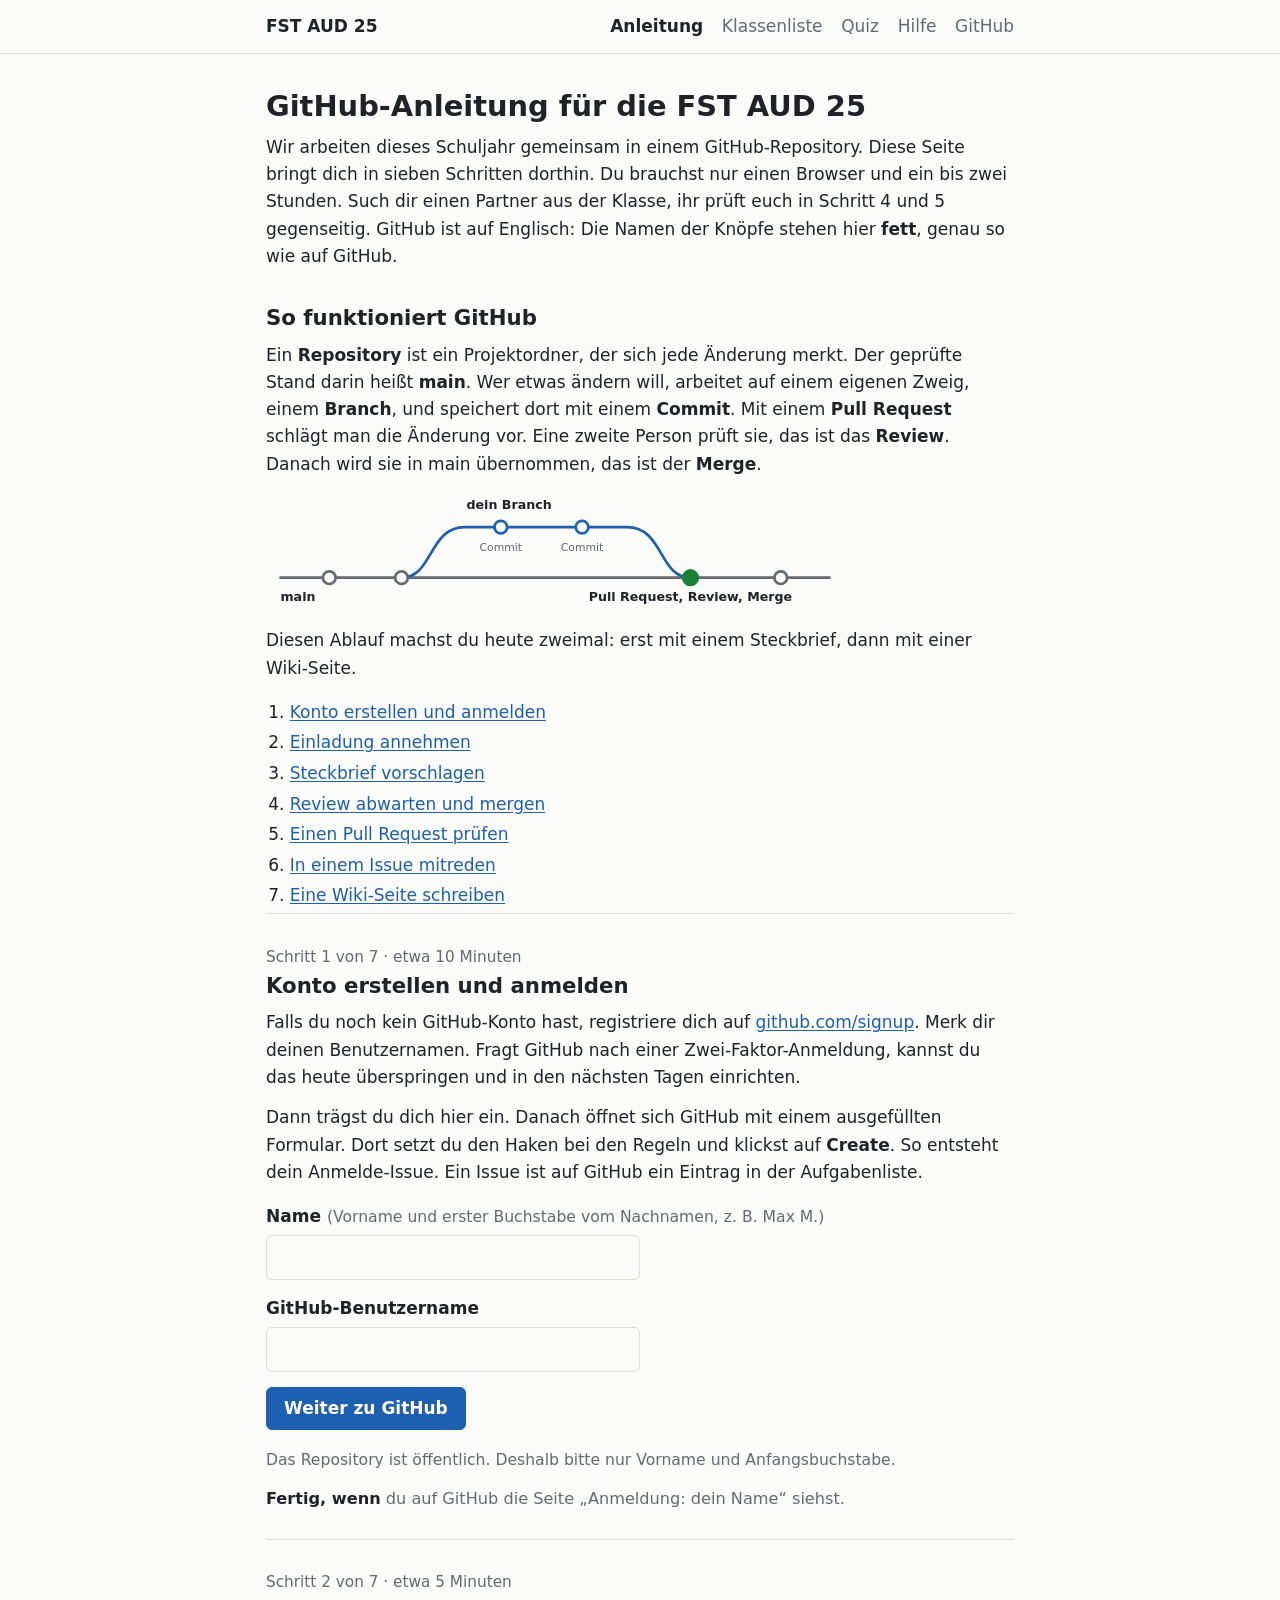
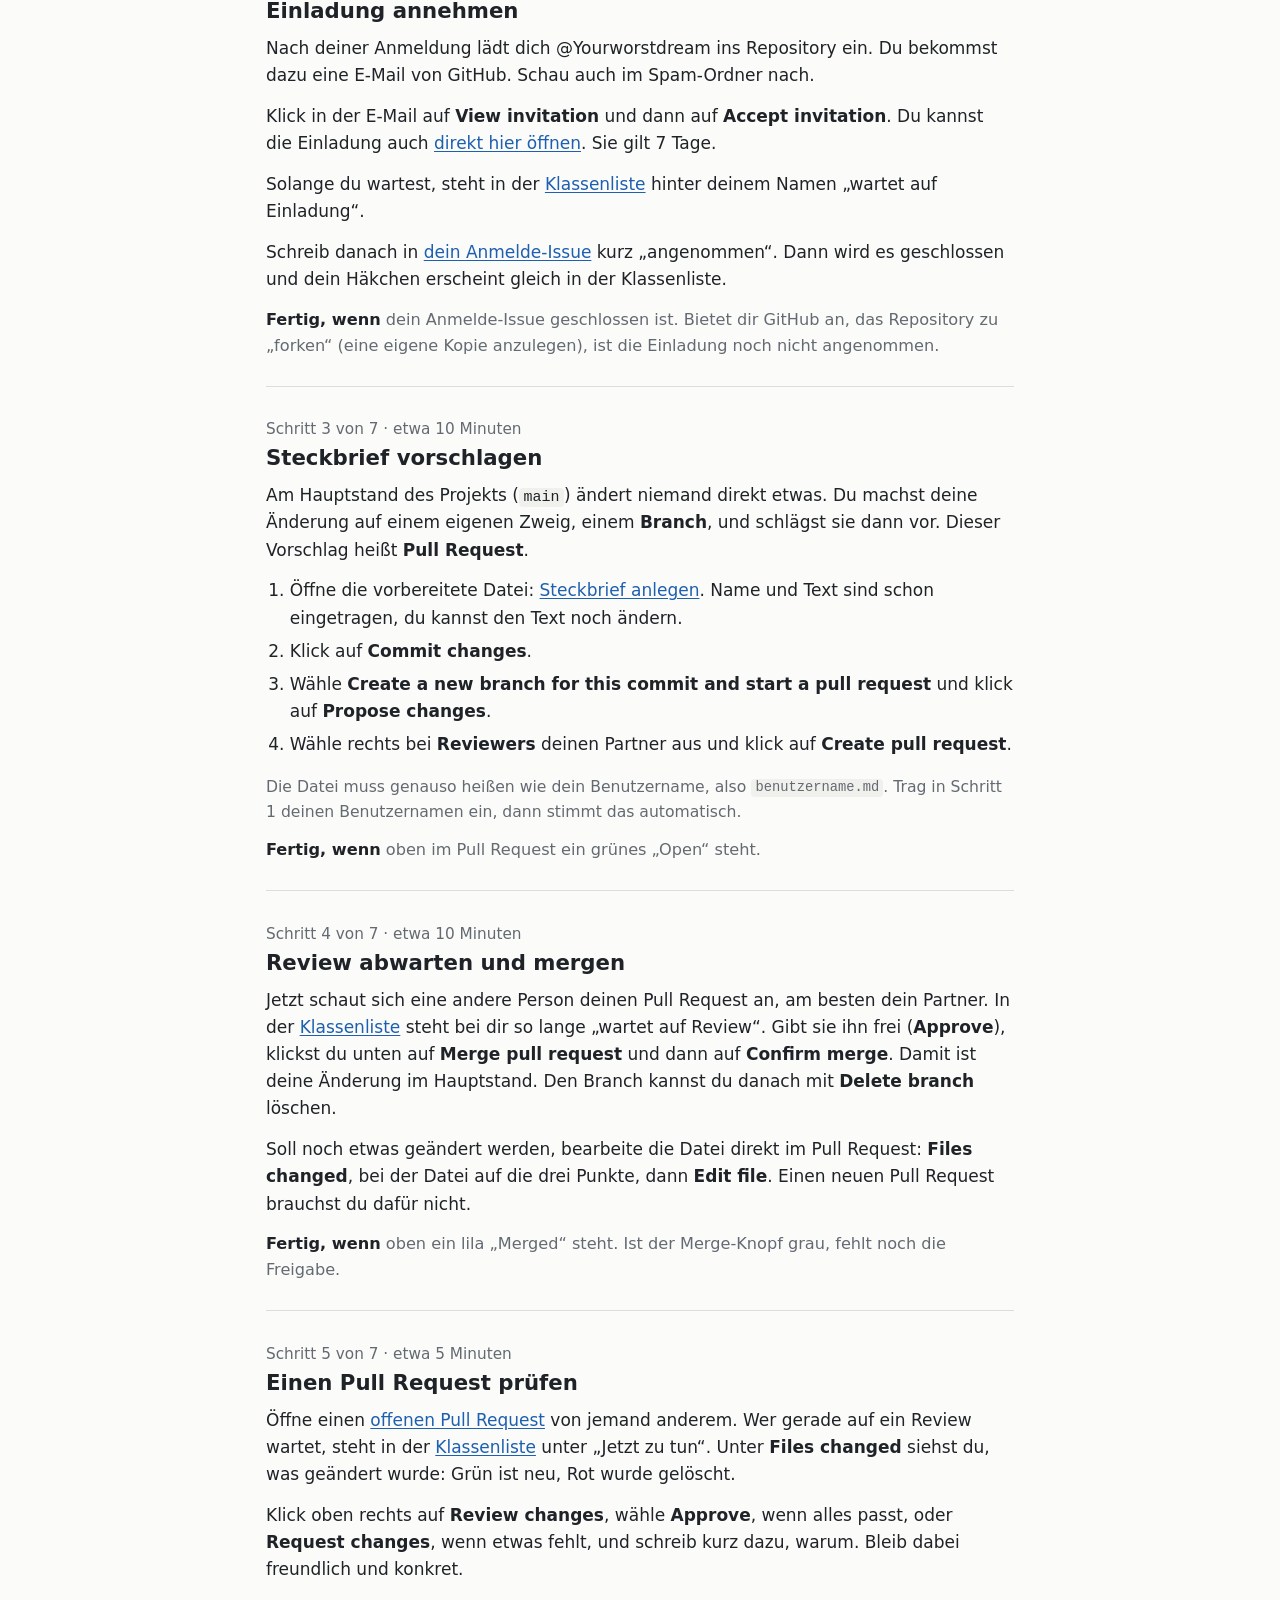
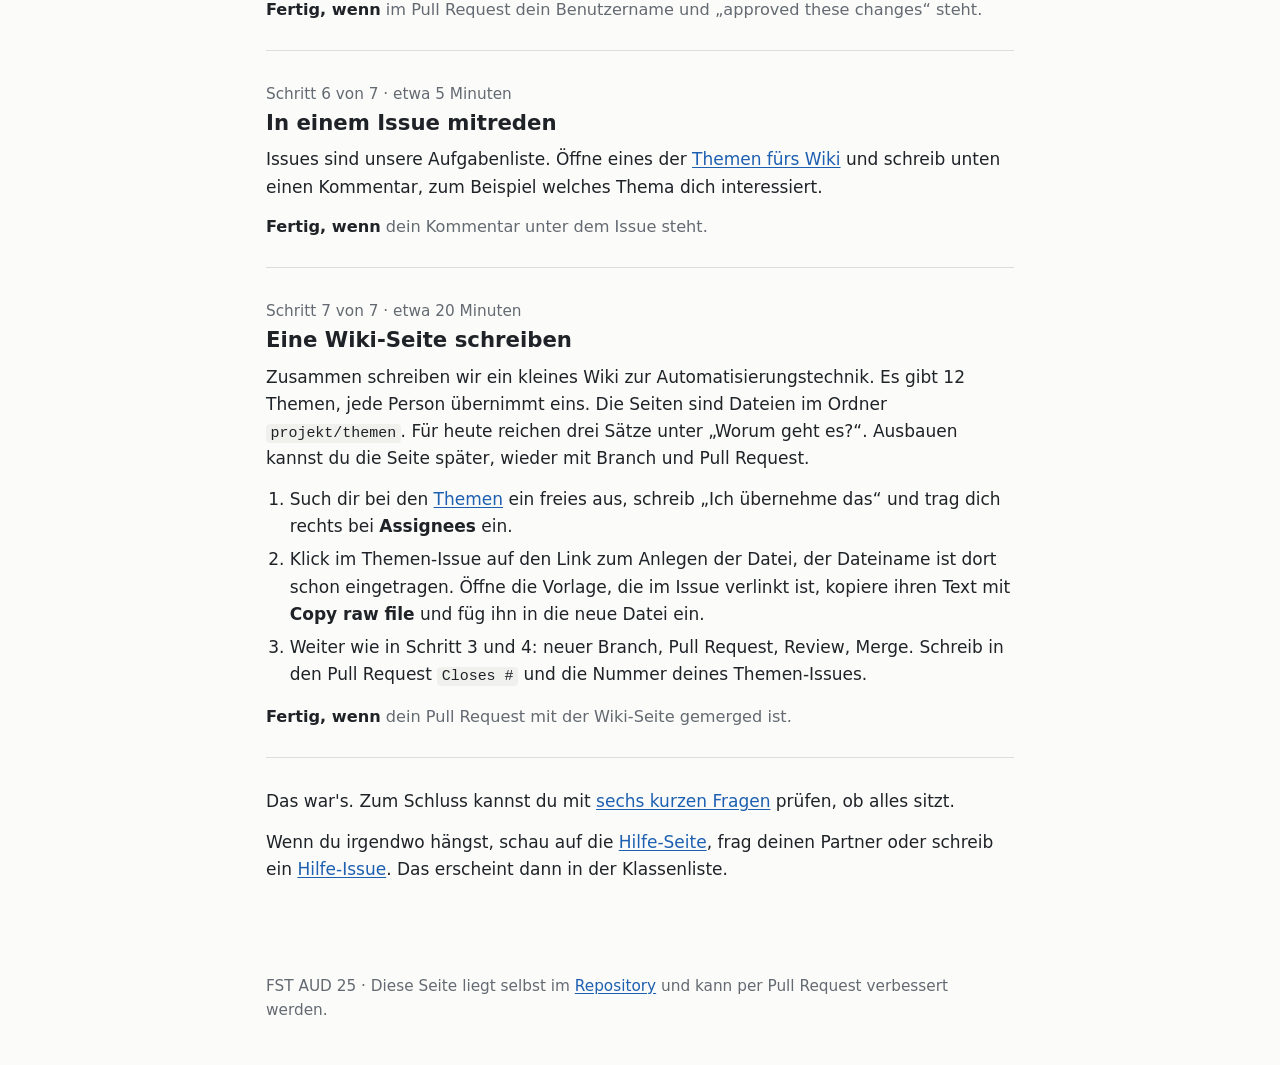
==== commit ae088799: "Stolperstellen aus dem Gegenlesen behoben - Anmelde-Formular: Pflicht-Auswahl zur Git-Erfahrung entf" ====
--- a/index.html
+++ b/index.html
@@ -19,7 +19,7 @@
     <a class="seitenname" href="./">FST AUD 25</a>
     <nav aria-label="Seiten">
       <a href="./" aria-current="page">Anleitung</a>
-      <a href="fortschritt.html">Fortschritt</a>
+      <a href="fortschritt.html">Klassenliste</a>
       <a href="quiz.html">Quiz</a>
       <a href="hilfe.html">Hilfe</a>
       <a href="https://github.com/Yourworstdream/FSTAUD25" data-repo="">GitHub</a>
@@ -30,7 +30,7 @@
 <main>
   <h1>GitHub-Anleitung für die FST AUD 25</h1>
   <p class="nur-druck druck-kopf"><img src="assets/qr-anleitung.svg" alt="">Online mit allen Links und dem Anmeldeformular:<br>yourworstdream.github.io/FSTAUD25</p>
-  <p>Wir arbeiten dieses Schuljahr gemeinsam in einem GitHub-Repository. Diese Seite bringt dich in sieben Schritten dorthin. Du brauchst nur einen Browser und ein bis zwei Stunden. Such dir einen Partner aus der Klasse, ihr prüft euch in Schritt 4 und 5 gegenseitig.</p>
+  <p>Wir arbeiten dieses Schuljahr gemeinsam in einem GitHub-Repository. Diese Seite bringt dich in sieben Schritten dorthin. Du brauchst nur einen Browser und ein bis zwei Stunden. Such dir einen Partner aus der Klasse, ihr prüft euch in Schritt 4 und 5 gegenseitig. GitHub ist auf Englisch: Die Namen der Knöpfe stehen hier <b>fett</b>, genau so wie auf GitHub.</p>
 
   <h2 class="prinzip-titel">So funktioniert GitHub</h2>
   <p>Ein <b>Repository</b> ist ein Projektordner, der sich jede Änderung merkt. Der geprüfte Stand darin heißt <b>main</b>. Wer etwas ändern will, arbeitet auf einem eigenen Zweig, einem <b>Branch</b>, und speichert dort mit einem <b>Commit</b>. Mit einem <b>Pull Request</b> schlägt man die Änderung vor. Eine zweite Person prüft sie, das ist das <b>Review</b>. Danach wird sie in main übernommen, das ist der <b>Merge</b>.</p>
@@ -67,7 +67,7 @@
     <p class="schritt-nr" data-dauer="etwa 10 Minuten">Schritt 1 von 7 · etwa 10 Minuten</p>
     <h2>Konto erstellen und anmelden</h2>
     <p>Falls du noch kein GitHub-Konto hast, registriere dich auf <a href="https://github.com/signup">github.com/signup</a>. Merk dir deinen Benutzernamen. Fragt GitHub nach einer Zwei-Faktor-Anmeldung, kannst du das heute überspringen und in den nächsten Tagen einrichten.</p>
-    <p>Dann trägst du dich hier ein. Danach öffnet sich GitHub mit einem fertig ausgefüllten Formular, dort klickst du nur noch auf <b>Create</b>.</p>
+    <p>Dann trägst du dich hier ein. Danach öffnet sich GitHub mit einem ausgefüllten Formular. Dort setzt du den Haken bei den Regeln und klickst auf <b>Create</b>. So entsteht dein Anmelde-Issue. Ein Issue ist auf GitHub ein Eintrag in der Aufgabenliste.</p>
 
     <p class="nur-druck">Das Formular dazu findest du auf der Online-Seite (QR-Code oben).</p>
     <form class="formular" id="anmelde-form" novalidate>
@@ -83,7 +83,7 @@
     <noscript><p>Ohne JavaScript geht es direkt über das <a href="https://github.com/Yourworstdream/FSTAUD25/issues/new?template=anmeldung.yml">Anmelde-Formular auf GitHub</a>.</p></noscript>
 
     <div class="kasten" id="anmelde-erfolg" hidden>
-      <p>GitHub wurde in einem neuen Tab geöffnet. Klick dort auf <b>Create</b>, dann bist du angemeldet. Kein neuer Tab? <a id="anmelde-link" href="#" target="_blank" rel="noopener">Formular hier öffnen</a>.</p>
+      <p>GitHub wurde in einem neuen Tab geöffnet. Setz dort den Haken bei den Regeln und klick auf <b>Create</b>, dann bist du angemeldet. Kein neuer Tab? <a id="anmelde-link" href="#" target="_blank" rel="noopener">Formular hier öffnen</a>.</p>
     </div>
     <p class="leise">Das Repository ist öffentlich. Deshalb bitte nur Vorname und Anfangsbuchstabe.</p>
     <p class="fertig"><b>Fertig, wenn</b> du auf GitHub die Seite „Anmeldung: dein Name“ siehst.</p>
@@ -96,7 +96,7 @@
     <p>Klick in der E-Mail auf <b>View invitation</b> und dann auf <b>Accept invitation</b>. Du kannst die Einladung auch <a href="https://github.com/Yourworstdream/FSTAUD25/invitations" data-repo="/invitations">direkt hier öffnen</a>. Sie gilt 7 Tage.</p>
     <p>Solange du wartest, steht in der <a href="fortschritt.html">Klassenliste</a> hinter deinem Namen „wartet auf Einladung“.</p>
     <p>Schreib danach in <a id="anmelde-issue-link" href="https://github.com/Yourworstdream/FSTAUD25/issues?q=is%3Aissue+label%3Aanmeldung">dein Anmelde-Issue</a> kurz „angenommen“. Dann wird es geschlossen und dein Häkchen erscheint gleich in der Klassenliste.</p>
-    <p class="fertig"><b>Fertig, wenn</b> dein Anmelde-Issue geschlossen ist. Bietet dir GitHub an, das Repository zu „forken“, ist die Einladung noch nicht angenommen.</p>
+    <p class="fertig"><b>Fertig, wenn</b> dein Anmelde-Issue geschlossen ist. Bietet dir GitHub an, das Repository zu „forken“ (eine eigene Kopie anzulegen), ist die Einladung noch nicht angenommen.</p>
   </section>
 
   <section class="schritt" id="schritt-3">
@@ -107,9 +107,9 @@
       <li>Öffne die vorbereitete Datei: <a id="steckbrief-link" href="https://github.com/Yourworstdream/FSTAUD25/new/main/teilnehmer">Steckbrief anlegen</a>. Name und Text sind schon eingetragen, du kannst den Text noch ändern.</li>
       <li>Klick auf <b>Commit changes</b>.</li>
       <li>Wähle <b>Create a new branch for this commit and start a pull request</b> und klick auf <b>Propose changes</b>.</li>
-      <li>Wähl rechts bei <b>Reviewers</b> eine Person aus der Klasse aus und klick auf <b>Create pull request</b>.</li>
+      <li>Wähle rechts bei <b>Reviewers</b> deinen Partner aus und klick auf <b>Create pull request</b>.</li>
     </ol>
-    <p class="leise" id="steckbrief-hinweis">Die Datei muss genauso heißen wie dein Benutzername, also <code><span data-ich-login>benutzername</span>.md</code>. Trag in Schritt 1 deinen Namen ein, dann stimmt das automatisch.</p>
+    <p class="leise" id="steckbrief-hinweis">Die Datei muss genauso heißen wie dein Benutzername, also <code><span data-ich-login>benutzername</span>.md</code>. Trag in Schritt 1 deinen Benutzernamen ein, dann stimmt das automatisch.</p>
     <p class="fertig"><b>Fertig, wenn</b> oben im Pull Request ein grünes „Open“ steht.</p>
   </section>
 
@@ -117,7 +117,7 @@
     <p class="schritt-nr" data-dauer="etwa 10 Minuten">Schritt 4 von 7 · etwa 10 Minuten</p>
     <h2>Review abwarten und mergen</h2>
     <p>Jetzt schaut sich eine andere Person deinen Pull Request an, am besten dein Partner. In der <a href="fortschritt.html">Klassenliste</a> steht bei dir so lange „wartet auf Review“. Gibt sie ihn frei (<b>Approve</b>), klickst du unten auf <b>Merge pull request</b> und dann auf <b>Confirm merge</b>. Damit ist deine Änderung im Hauptstand. Den Branch kannst du danach mit <b>Delete branch</b> löschen.</p>
-    <p>Soll noch etwas geändert werden, bearbeite die Datei direkt im Pull Request unter <b>Files changed</b>. Einen neuen Pull Request brauchst du dafür nicht.</p>
+    <p>Soll noch etwas geändert werden, bearbeite die Datei direkt im Pull Request: <b>Files changed</b>, bei der Datei auf die drei Punkte, dann <b>Edit file</b>. Einen neuen Pull Request brauchst du dafür nicht.</p>
     <p class="fertig"><b>Fertig, wenn</b> oben ein lila „Merged“ steht. Ist der Merge-Knopf grau, fehlt noch die Freigabe.</p>
   </section>
 
@@ -126,7 +126,7 @@
     <h2>Einen Pull Request prüfen</h2>
     <p>Öffne einen <a href="https://github.com/Yourworstdream/FSTAUD25/pulls" data-repo="/pulls">offenen Pull Request</a> von jemand anderem. Wer gerade auf ein Review wartet, steht in der <a href="fortschritt.html">Klassenliste</a> unter „Jetzt zu tun“. Unter <b>Files changed</b> siehst du, was geändert wurde: Grün ist neu, Rot wurde gelöscht.</p>
     <p>Klick oben rechts auf <b>Review changes</b>, wähle <b>Approve</b>, wenn alles passt, oder <b>Request changes</b>, wenn etwas fehlt, und schreib kurz dazu, warum. Bleib dabei freundlich und konkret.</p>
-    <p class="fertig"><b>Fertig, wenn</b> im Pull Request „dein-name approved these changes“ steht.</p>
+    <p class="fertig"><b>Fertig, wenn</b> im Pull Request dein Benutzername und „approved these changes“ steht.</p>
   </section>
 
   <section class="schritt" id="schritt-6">
@@ -139,10 +139,10 @@
   <section class="schritt" id="schritt-7">
     <p class="schritt-nr" data-dauer="etwa 20 Minuten">Schritt 7 von 7 · etwa 20 Minuten</p>
     <h2>Eine Wiki-Seite schreiben</h2>
-    <p>Zusammen schreiben wir ein kleines Wiki zur Automatisierungstechnik. Es gibt 12 Themen, jede Person übernimmt eins. Für heute reichen drei Sätze unter „Worum geht es?“. Ausbauen kannst du die Seite später, wieder mit Branch und Pull Request.</p>
+    <p>Zusammen schreiben wir ein kleines Wiki zur Automatisierungstechnik. Es gibt 12 Themen, jede Person übernimmt eins. Die Seiten sind Dateien im Ordner <code>projekt/themen</code>. Für heute reichen drei Sätze unter „Worum geht es?“. Ausbauen kannst du die Seite später, wieder mit Branch und Pull Request.</p>
     <ol>
       <li>Such dir bei den <a href="https://github.com/Yourworstdream/FSTAUD25/issues?q=is%3Aissue+is%3Aopen+label%3Athema" data-repo="/issues?q=is%3Aissue+is%3Aopen+label%3Athema">Themen</a> ein freies aus, schreib „Ich übernehme das“ und trag dich rechts bei <b>Assignees</b> ein.</li>
-      <li>Klick im Themen-Issue auf den Link zum Anlegen der Datei, der Dateiname ist dort schon eingetragen. Den Text kopierst du aus der Vorlage, die im Issue verlinkt ist.</li>
+      <li>Klick im Themen-Issue auf den Link zum Anlegen der Datei, der Dateiname ist dort schon eingetragen. Öffne die Vorlage, die im Issue verlinkt ist, kopiere ihren Text mit <b>Copy raw file</b> und füg ihn in die neue Datei ein.</li>
       <li>Weiter wie in Schritt 3 und 4: neuer Branch, Pull Request, Review, Merge. Schreib in den Pull Request <code>Closes #</code> und die Nummer deines Themen-Issues.</li>
     </ol>
     <p class="fertig"><b>Fertig, wenn</b> dein Pull Request mit der Wiki-Seite gemerged ist.</p>
